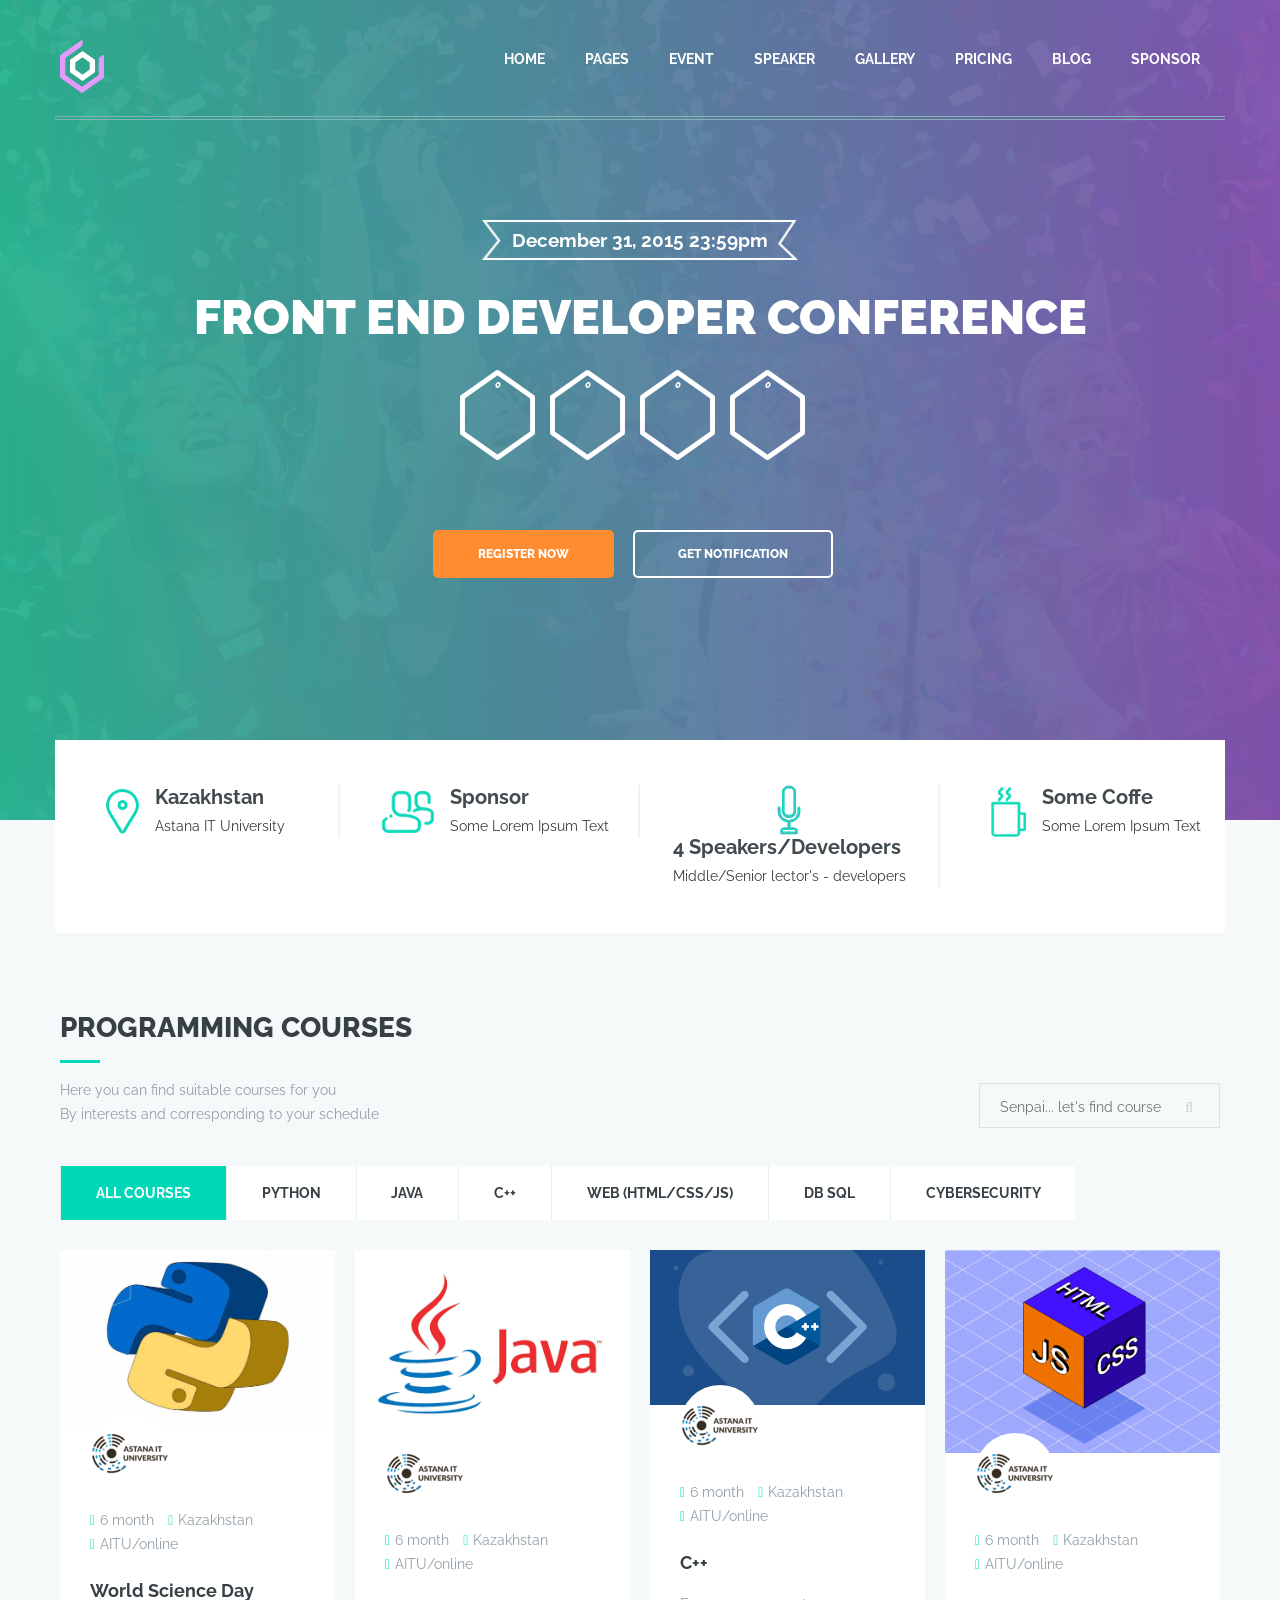
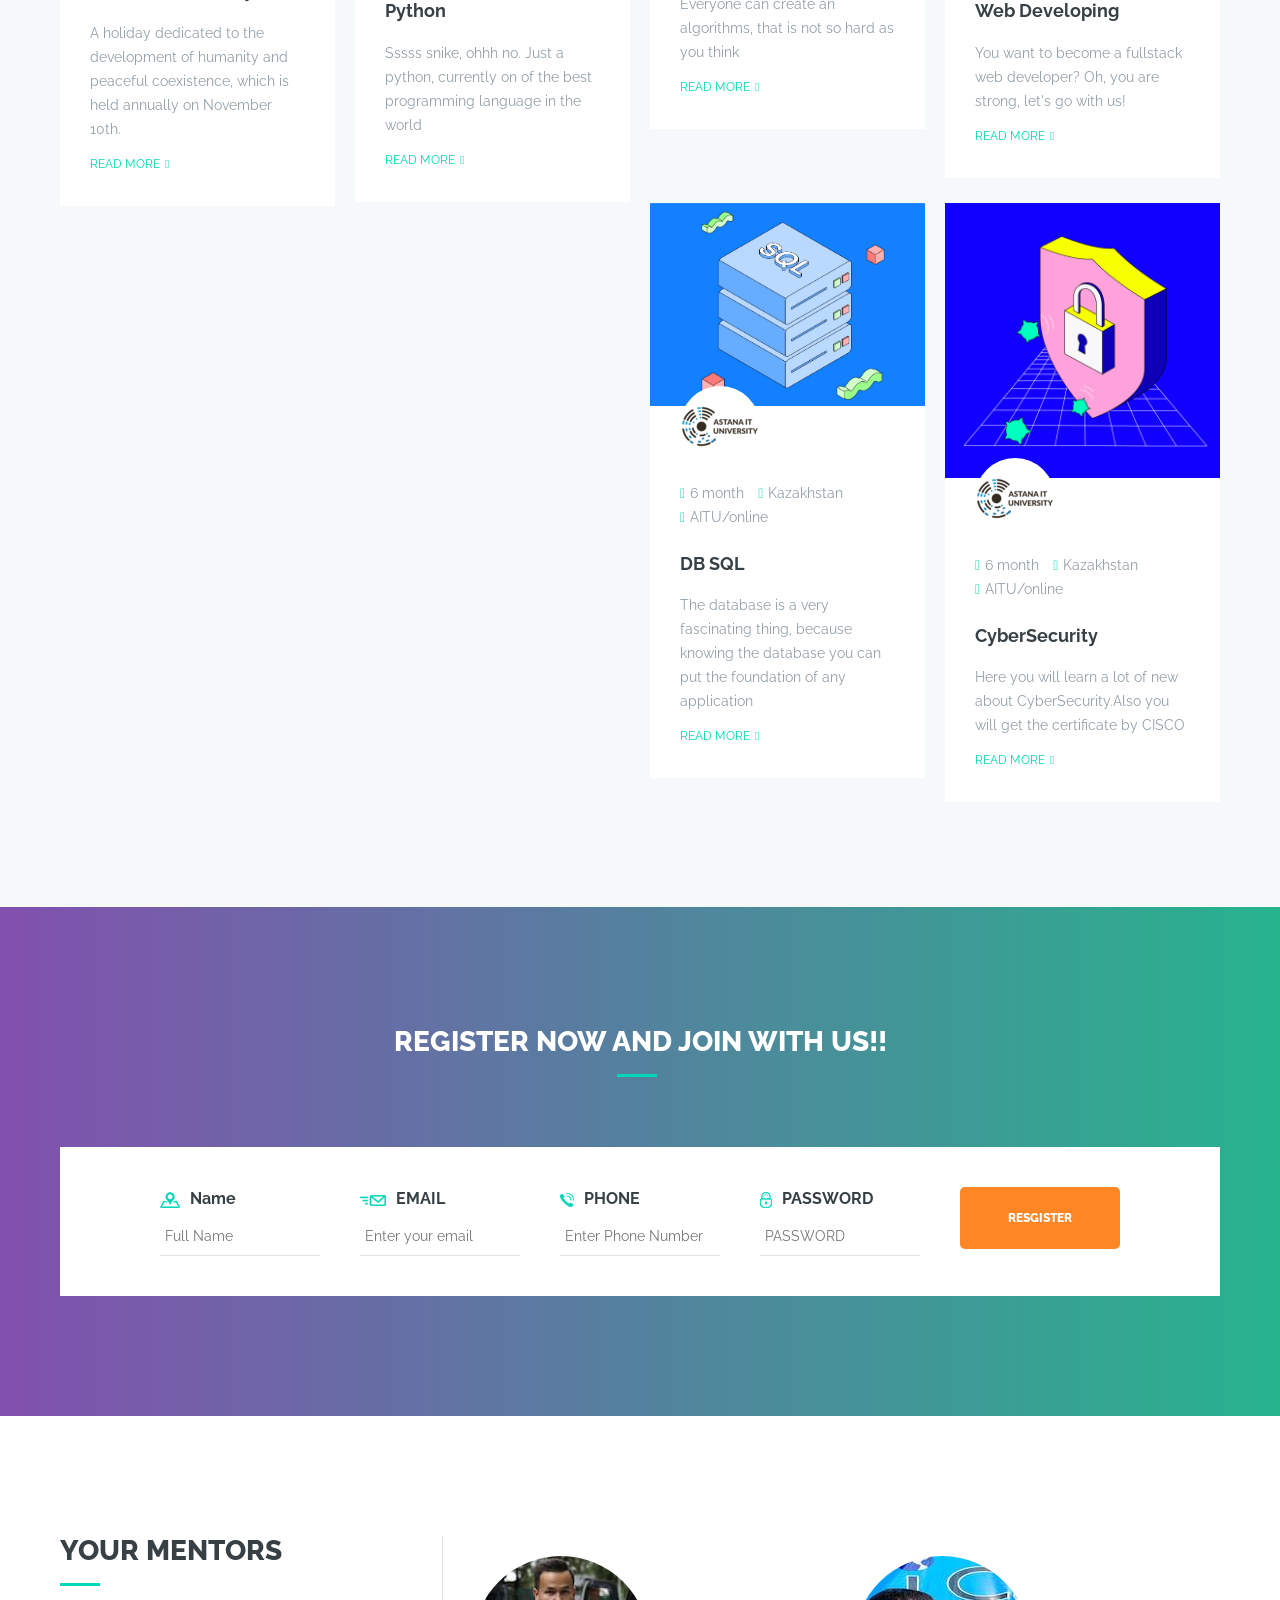
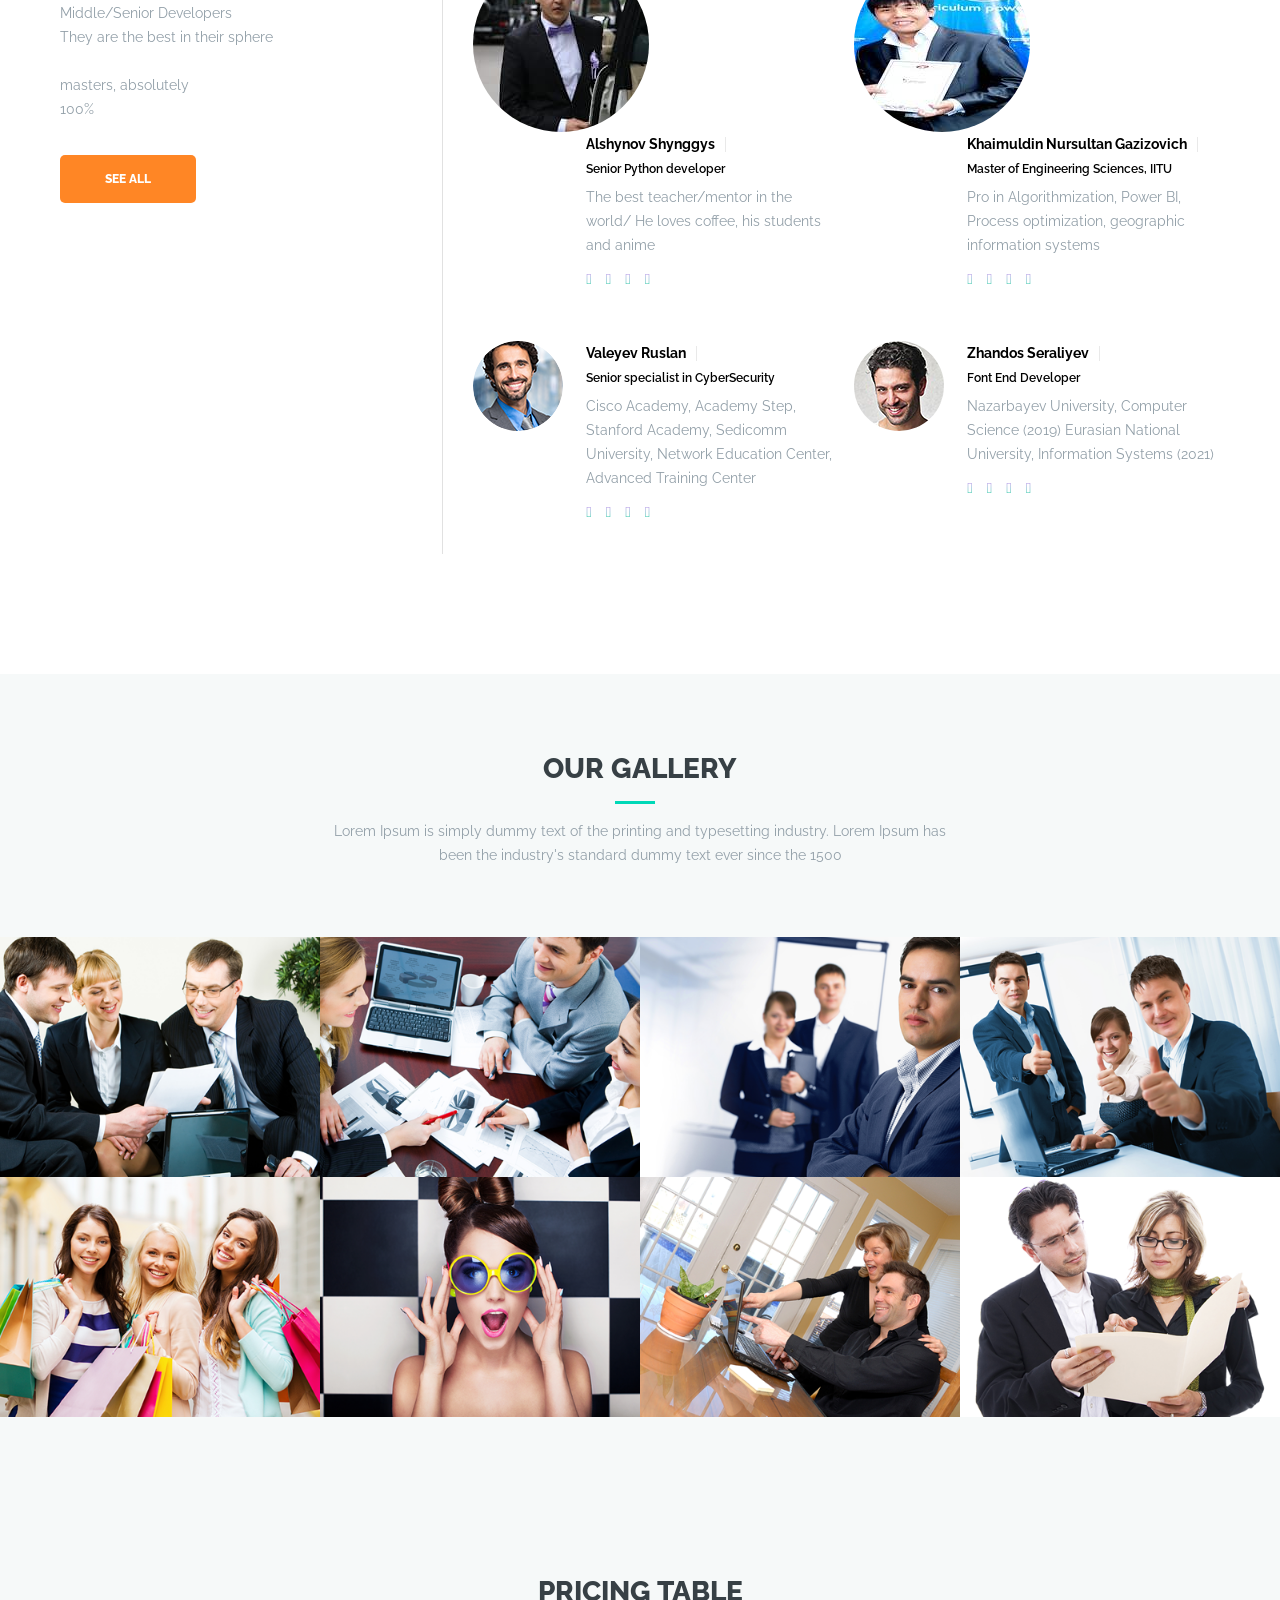
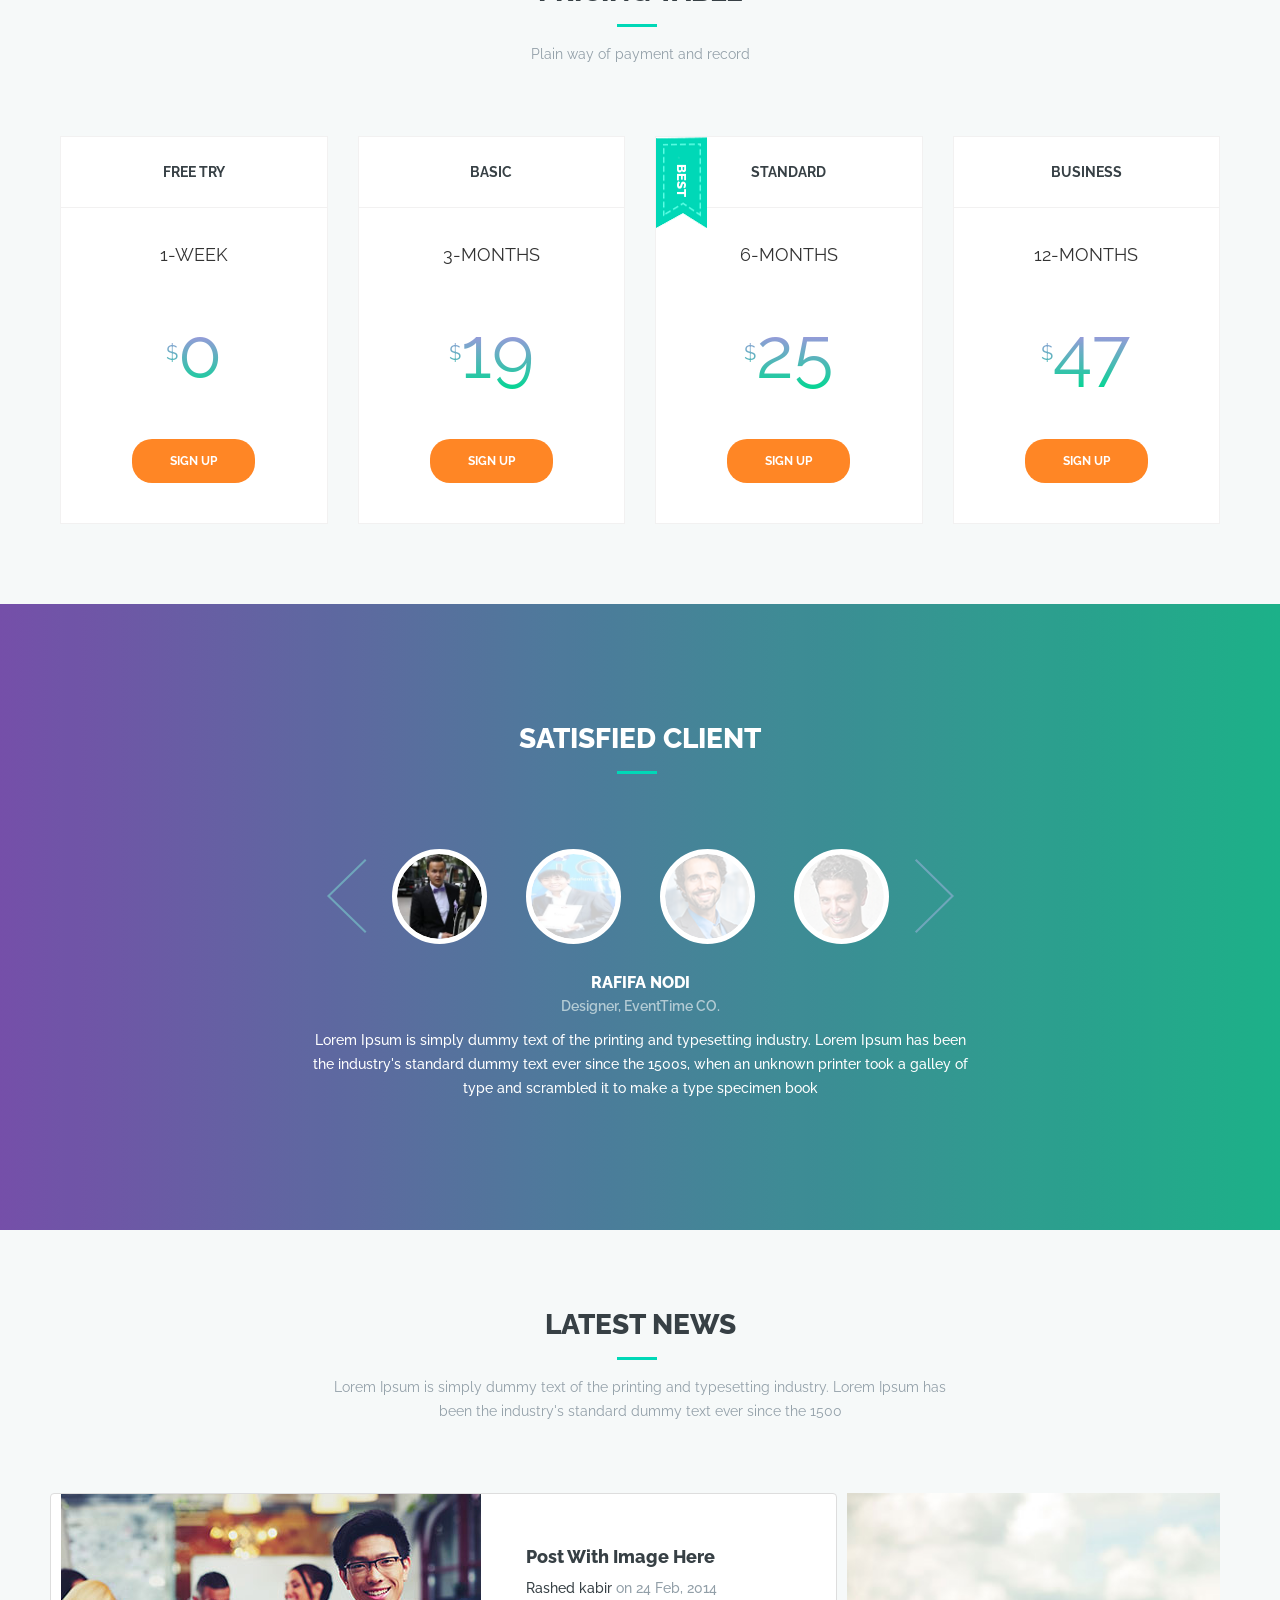
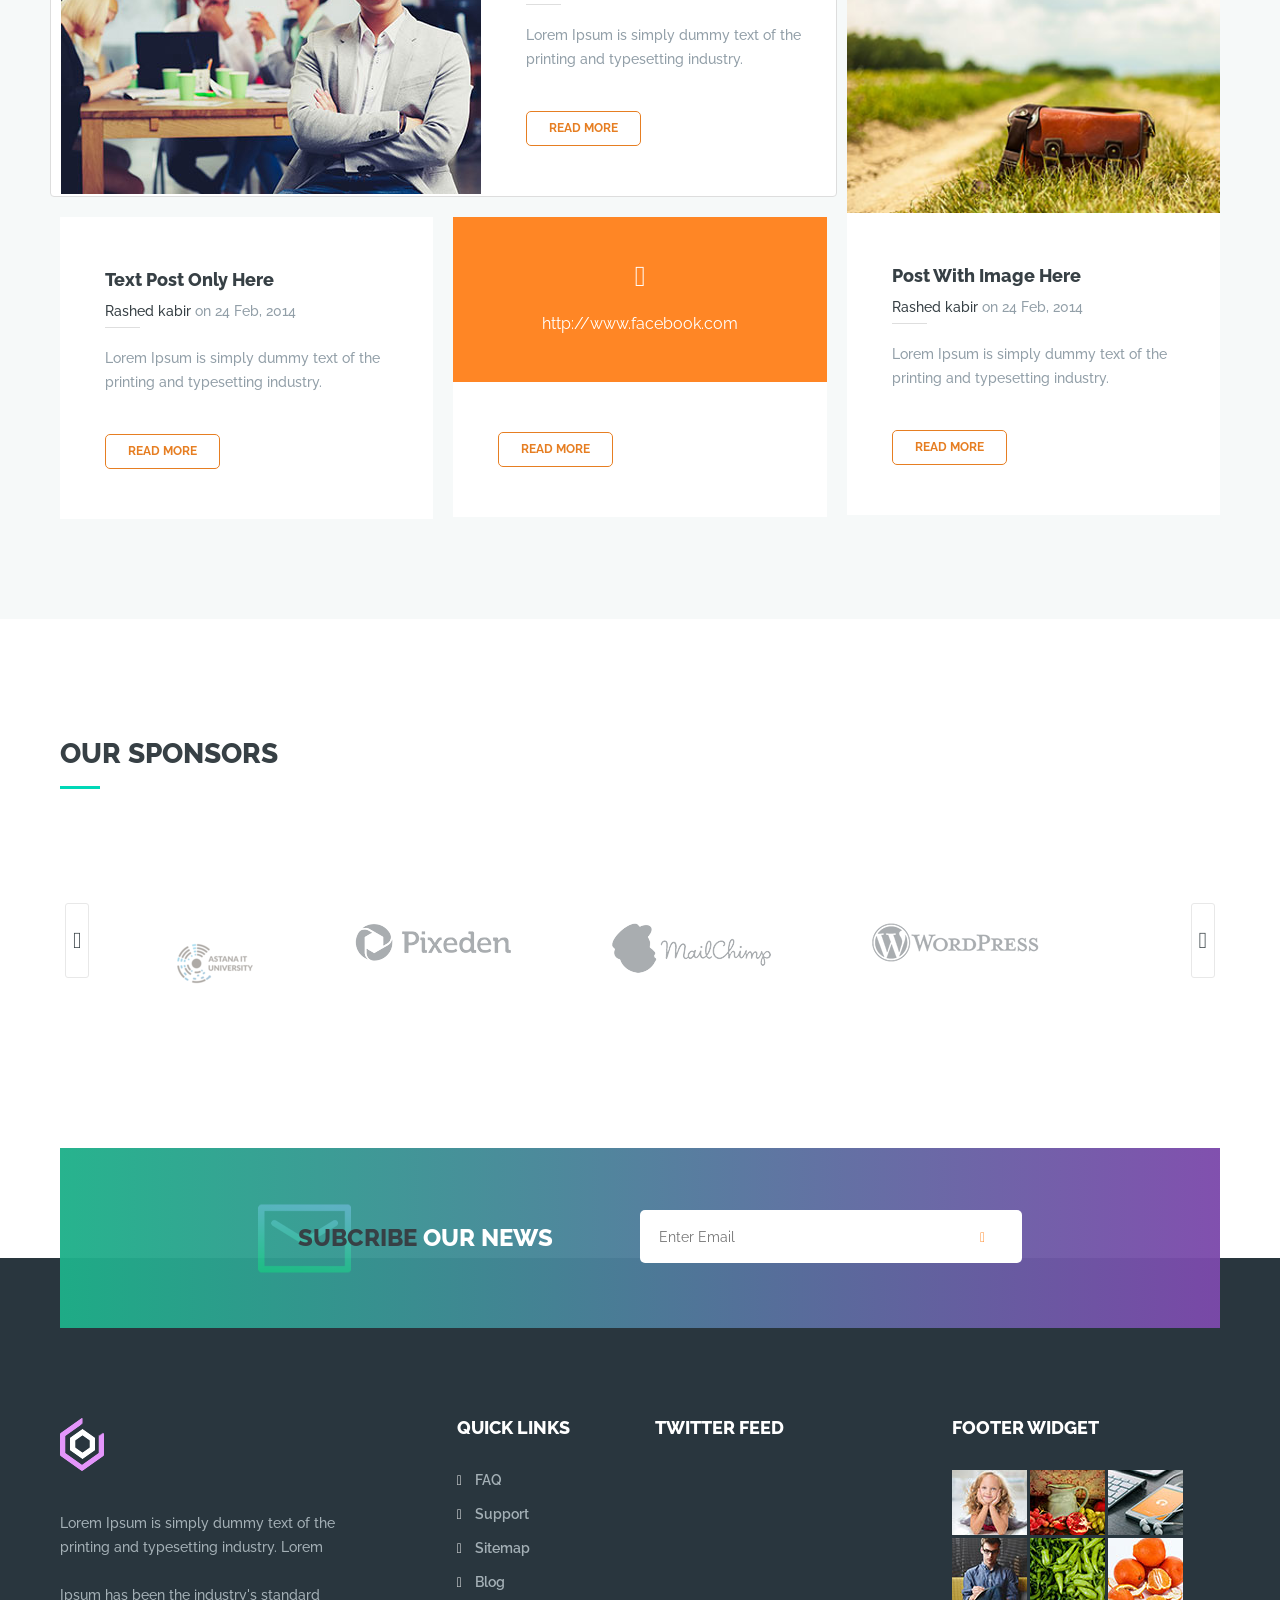
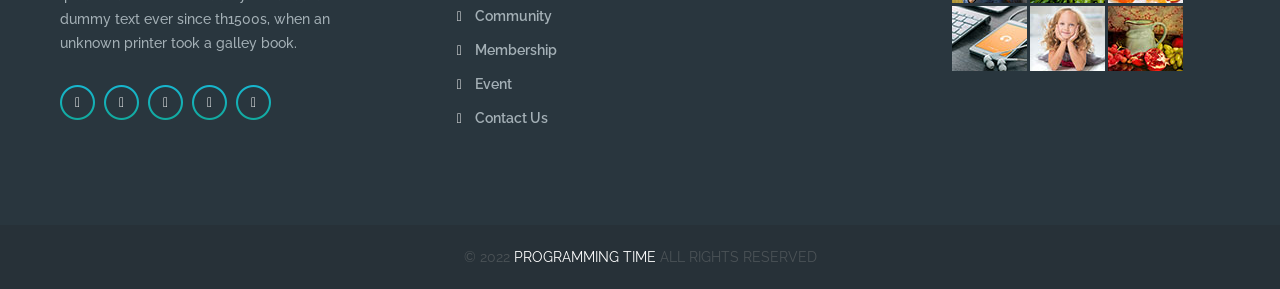
==== Final/event_time/index.html @ ad2735c8 "changes1" ====
<!DOCTYPE html>
<html lang="en">
<head>
	<meta charset="UTF-8">
	<title>Eduprog.kz</title>
	<link rel="icon" type="image/x-icon" href="img/resources/logo.png">
	<!-- Responsive Meta Tag -->
	<meta name="viewport" content="width=device-width, initial-scale=1">

	<!-- main stylesheet -->
	<link rel="stylesheet" href="css/style.css">
	<!-- responsive stylesheet -->
	<link rel="stylesheet" href="css/responsive.css">

</head>
<body>
	
	<!-- .preloader -->
	<div class="preloader"></div>
	<!-- /.preloader -->
	

	<!-- #header -->
	<header id="header">
		<div class="container">
			<div class="row">
				<!-- .logo -->
				<div class="col-lg-3 col-md-3 col-sm-6 col-xs-6 logo">
					<a href="index.html"><img src="img/resources/logo.png" alt="Logo Image"></a>
				</div>
				<!-- /.logo -->

				<!-- .mainmenu-container -->
				<nav class="col-lg-9 col-md-9 col-sm-6 col-xs-6 mainmenu-container">
					<button class="nav-toggler">Navigation <i class="fa fa-bars"></i></button>
					<ul class="mainmenu clearfix">
						<li class="nav-closer"><i class="fa fa-close"></i></li>
						<li class="current scrollToLink dropdown">
							<a href="index.html#banner">HOME</a>
							<ul class="submenu">
							</ul>
						</li>
						<li class="deadlink">
							<a href="#">Pages</a>
							<ul class="submenu">
								<li><a href="about-us.html">About Us</a></li>
								<li class="dropdown">
									<a href="services.html">Services</a>
									<ul class="submenu">
										<li class="deadlink"><a href="#">Third Level Menu</a></li>
									</ul>
								</li>
							</ul>
						</li>
						<li class="scrollToLink"><a href="#upcoming-event">EVENT</a></li>			
						<li class="scrollToLink"><a href="#event-speakers">SPEAKER</a></li>
						<li class="scrollToLink"><a href="#gallery">GALLERY</a></li>
						<li class="scrollToLink"><a href="#pricing-table">Pricing</a></li>
						<li class="scrollToLink dropdown">
							<a href="#blog">BLOG</a>
							<ul class="submenu">
								<li><a href="blog.html">Blog Archive</a></li>
								<li><a href="blog-single.html">Blog Single</a></li>
							</ul>
						</li>
						<li class="scrollToLink"><a href="#event-sponsor">SPONSOR</a></li>
					</ul>
				</nav>
				<!-- /.mainmenu-container -->

			</div>
		</div>
	</header>
	<!-- /#header -->

	<!-- #banner -->
	<section id="banner">
		<div class="banner-container">
			<div class="banner">
				<ul>

					<li 
						data-transition="fade" 
						data-slotamount="7" 
						class="slider-1 text-center gradient-overlay"
						data-thumb="img/background/banner-bg.jpg"
						data-title="EXPERTISE YOU CAN TRUST">
						<img 
							src="img/background/banner-bg.jpg" 
							data-bgposition="center center" 
							data-kenburns="on" 
							data-duration="20000" 
							data-ease="Linear.easeNone" 
							data-bgfit="100" 
							data-bgfitend="130" 
							data-bgpositionend="center center"
							alt="slider image">
						<div 
							class="caption sfb tp-resizeme text-center"
							data-x="0" 
							data-y="220" 
							data-speed="700" 
							data-start="1000"  
							data-easing="easeOutBack">

							<div class="date">
								December 31, 2015 23:59pm
							</div>
						</div>

						<div 
							class="caption sfb tp-resizeme"
							data-x="0" 
							data-y="290" 
							data-speed="700" 
							data-start="1500"  
							data-easing="easeOutBack">

							<h1>FRONT END DEVELOPER CONFERENCE</h1>
						</div>					
						<div 
							class="caption sfb tp-resizeme input-box"
							data-x="0" 
							data-y="370" 
							data-speed="700" 
							data-start="2200"  
							data-easing="easeOutBack">

							<ul class="count-down"></ul>
						</div>

						<ul 
							class="caption sfb tp-resizeme banner-buttons"
							data-x="0" 
							data-y="530" 
							data-speed="700" 
							data-start="2500"  
							data-easing="easeOutBack">

							<li class="scrollToLink"><a href="#register-now" class="colored hvr-bounce-to-right">Register Now</a></li>
							<li class="scrollToLink"><a href="#upcoming-event" class="bordered hvr-bounce-to-right">Get Notification</a></li>

						</ul>
					</li>
					<li 
						data-transition="fade" 
						data-slotamount="7" 
						class="slider-2 text-center gradient-overlay" 
						data-thumb="img/background/subscribe-section-bg.jpg"
						data-title="EXPERTISE YOU CAN TRUST">

						<img 
							src="img/background/subscribe-section-bg.jpg" 
							data-bgposition="center center" 
							data-kenburns="on" 
							data-duration="20000" 
							data-ease="Linear.easeNone" 
							data-bgfit="100" 
							data-bgfitend="130" 
							data-bgpositionend="center center"
							alt="slider image">

						<div 
							class="caption sfb tp-resizeme text-center"
							data-x="0" 
							data-y="300" 
							data-speed="700" 
							data-start="1000"  
							data-easing="easeOutBack">

							<h1>DONT MISS THE EVENT</h1>
						</div>

						<div 
							class="caption sfb tp-resizeme"
							data-x="0" 
							data-y="370" 
							data-speed="700" 
							data-start="1500"  
							data-easing="easeOutBack">

							<p>Lorem ipsum dolor sit amet, consectetur adipisicing elit. Molestiae, neque,  <br> nam? Sed at dolor, perferendis, quaerat, esse dignissimos praesentium unde dolore.</p>
						</div>
						<ul 
							class="caption sfb tp-resizeme banner-buttons"
							data-x="0" 
							data-y="450" 
							data-speed="700" 
							data-start="2500"  
							data-easing="easeOutBack">

							<li class="scrollToLink"><button type="submit" class="colored hvr-bounce-to-right">Register Now</button></li>
							<li class="scrollToLink"><a href="#upcoming-event" class="bordered hvr-bounce-to-right">Watch Video</a></li>

						</ul>
					</li>
					<li 
						data-transition="fade" 
						data-slotamount="7" 
						class="slider-3 text-center gradient-overlay" 
						data-thumb="img/background/register-bg.jpg"
						data-title="EXPERTISE YOU CAN TRUST">

						<img 
							src="img/background/register-bg.jpg" 
							data-bgposition="center center" 
							data-kenburns="on" 
							data-duration="20000" 
							data-ease="Linear.easeNone" 
							data-bgfit="100" 
							data-bgfitend="130" 
							data-bgpositionend="center center"
							alt="slider image">

						<div 
							class="caption sfb tp-resizeme text-center"
							data-x="0" 
							data-y="220" 
							data-speed="700" 
							data-start="1000"  
							data-easing="easeOutBack">

							<div class="date">
								10 November, 2022 09:00 am
							</div>
						</div>

						<div 
							class="caption sfb tp-resizeme"
							data-x="0" 
							data-y="290" 
							data-speed="700" 
							data-start="1500"  
							data-easing="easeOutBack">

							<h1>Enter into Programming conference</h1>
						</div>					
						<div 
							class="caption sfb tp-resizeme input-box"
							data-x="0" 
							data-y="370" 
							data-speed="700" 
							data-start="2200"  
							data-easing="easeOutBack">

							<ul>
								<li><span><input type="text" placeholder="Your Name"></span></li>
								<li><span><input type="text" placeholder="Your Email"></span></li>
								<li><span><input type="text" placeholder="Your Phone"></span></li>
							</ul>
						</div>

						<ul 
							class="caption sfb tp-resizeme banner-buttons"
							data-x="0" 
							data-y="450" 
							data-speed="700" 
							data-start="2500"  
							data-easing="easeOutBack">

							<li class="scrollToLink"><button type="submit" class="colored hvr-bounce-to-right">Register Now</button></li>
							<li class="scrollToLink"><a href="#upcoming-event" class="bordered hvr-bounce-to-right">Watch Video</a></li>

						</ul>
					</li>

				</ul>
			</div>
		</div>
	</section> <!-- /#banner -->

	<!-- #information-bar -->
	<section id="information-bar">
		<div class="container">
			<div class="row">
				<div class="col-lg-3 col-md-3 col-sm-3 col-xs-6">
					<ul>
						<li><span class="img-holder"><img src="img/icons/1.png" alt=""></span></li>
						<li><span><b>Kazakhstan</b> Astana IT University</span></li>
					</ul>
				</div>
				<div class="col-lg-3 col-md-3 col-sm-3 col-xs-6">
					<ul>
						<li><span class="img-holder"><img src="img/icons/2.png" alt=""></span></li>
						<li><span><b>Sponsor</b> Some Lorem Ipsum Text</span></li>
					</ul>
				</div>
				<div class="col-lg-3 col-md-3 col-sm-3 col-xs-6">
					<ul>
						<li><span class="img-holder"><img src="img/icons/3.png" alt=""></span></li>
						<li><span><b>4 Speakers/Developers</b> Middle/Senior lector's - developers</span></li>
					</ul>
				</div>
				<div class="col-lg-3 col-md-3 col-sm-3 col-xs-6">
					<ul>
						<li><span class="img-holder"><img src="img/icons/4.png" alt=""></span></li>
						<li><span><b>Some Coffe</b> Some Lorem Ipsum Text</span></li>
					</ul>
				</div>
			</div>
		</div>
	</section>
	<!-- /#information-bar -->

	<!-- #upcoming-event -->
	<section id="upcoming-event">
		<div class="container">
			<div class="row">
				<div class="col-lg-7 col-md-7 col-sm-7">
					<div class="section-title">
						<h1>Programming courses</h1>
						<p>Here you can find suitable courses for you <br> By interests and corresponding to your schedule </p>
					</div>
				</div>
				<div class="col-lg-5 col-md-5 col-sm-5">
					<form action="#" class="pull-right">
						<input type="text" placeholder="Senpai... let's find course"> <button type="submit"><i class="fa fa-search"></i></button>
					</form>
				</div>
			</div>
			<div class="row">
				<div class="col-lg-12">
					<div class="tab-title-wrap">
						<ul class="clearfix">
							<li class="filter active" data-filter="all"><span>All courses</span></li>
							<li class="filter" data-filter=".april-14"><span>Python</span></li>
							<li class="filter" data-filter=".april-22"><span>Java</span></li>
							<li class="filter" data-filter=".april-28"><span>C++</span></li>
							<li class="filter" data-filter=".may-10"><span>WEB (html/css/js)</span></li>
							<li class="filter" data-filter=".may-15"><span>DB SQL</span></li>
							<li class="filter" data-filter=".may-22"><span>CyberSecurity</span></li>
						</ul>
					</div>
					<div class="tab-content-wrap row">
						<div class="col-lg-3 col-md-4 col-sm-6 mix april-14 april-22 hvr-float-shadow wow fadeIn">
							<div class="img-holder"><img src="img/upcoming-event/1.jpg" alt=""></div>
							<div class="content-wrap">
								<img src="img/upcoming-event/author.png" alt="" class="author-img">
								<div class="meta">
									<ul>
                                        <li><span><i class="fa fa-clock-o"></i>6 month</span></li>
										<li><span><i class="fa fa-map-marker"></i>Kazakhstan</span></li>
										<li><span><i class="fa fa-map-marker"></i>AITU/online</span></li>
									</ul>
								</div>
								<h3>World Science Day</h3>
								<p>A holiday dedicated to the development of humanity and peaceful coexistence, which is held annually on November 10th.</p>
								<a class="read-more" href="#">read more<i class="fa fa-angle-right"></i></a>
							</div>
						</div>
						<div class="col-lg-3 col-md-4 col-sm-6 mix april-28 april-14 hvr-float-shadow wow fadeIn" data-wow-delay=".3s">
							<div class="img-holder"><img src="img/upcoming-event/2.jpg" alt=""></div>
							<div class="content-wrap">
								<img src="img/upcoming-event/author.png" alt="" class="author-img">
								<div class="meta">
									<ul>
                                        <li><span><i class="fa fa-clock-o"></i>6 month</span></li>
										<li><span><i class="fa fa-map-marker"></i>Kazakhstan</span></li>
										<li><span><i class="fa fa-map-marker"></i>AITU/online</span></li>
									</ul>
								</div>
								<h3>Python</h3>
								<p> Sssss snike, ohhh no. Just a python, currently on of the best programming language in the world </p>
								<a class="read-more" href="#">read more<i class="fa fa-angle-right"></i></a>
							</div>
						</div>
						<div class="col-lg-3 col-md-4 col-sm-6 mix may-10 may-22 hvr-float-shadow wow fadeIn" data-wow-delay=".6s">
							<div class="img-holder"><img src="img/upcoming-event/3.jpg" alt=""></div>
							<div class="content-wrap">
								<img src="img/upcoming-event/author.png" alt="" class="author-img">
								<div class="meta">
									<ul>
                                        <li><span><i class="fa fa-clock-o"></i>6 month</span></li>
										<li><span><i class="fa fa-map-marker"></i>Kazakhstan</span></li>
										<li><span><i class="fa fa-map-marker"></i>AITU/online</span></li>
									</ul>
								</div>
								<h3>С++ </h3>
								<p>Everyone can create an algorithms, that is not so hard as you think</p>
								<a class="read-more" href="#">read more<i class="fa fa-angle-right"></i></a>
							</div>
						</div>
						<div class="col-lg-3 col-md-4 col-sm-6 mix may-15 may-23 hvr-float-shadow wow fadeIn" data-wow-delay=".9s">
							<div class="img-holder"><img src="img/upcoming-event/4.jpg" alt=""></div>
							<div class="content-wrap">
								<img src="img/upcoming-event/author.png" alt="" class="author-img">
								<div class="meta">
									<ul>
                                        <li><span><i class="fa fa-clock-o"></i>6 month</span></li>
										<li><span><i class="fa fa-map-marker"></i>Kazakhstan</span></li>
										<li><span><i class="fa fa-map-marker"></i>AITU/online</span></li>
									</ul>
								</div>
								<h3>Web Developing</h3>
								<p>You want to become a fullstack web developer? Oh, you are strong, let's go with us!</p>
								<a class="read-more" href="#">read more<i class="fa fa-angle-right"></i></a>
							</div>
						</div>
						<div class="col-lg-3 col-md-4 col-sm-6 mix may-22 hvr-float-shadow">
							<div class="img-holder"><img src="img/upcoming-event/5.jpg" alt=""></div>
							<div class="content-wrap">
								<img src="img/upcoming-event/author.png" alt="" class="author-img">
								<div class="meta">
									<ul>
                                        <li><span><i class="fa fa-clock-o"></i>6 month</span></li>
										<li><span><i class="fa fa-map-marker"></i>Kazakhstan</span></li>
										<li><span><i class="fa fa-map-marker"></i>AITU/online</span></li>
									</ul>
								</div>
								<h3>DB SQL</h3>
								<p>The database is a very fascinating thing, because knowing the database you can put the foundation of any application</p>
								<a class="read-more" href="#">read more<i class="fa fa-angle-right"></i></a>
							</div>
						</div>
						<div class="col-lg-3 col-md-4 col-sm-6 mix may-23 hvr-float-shadow ">
							<div class="img-holder"><img src="img/upcoming-event/6.jpg" alt=""></div>
							<div class="content-wrap">
								<img src="img/upcoming-event/author.png" alt="" class="author-img">
								<div class="meta">
									<ul>
                                        <li><span><i class="fa fa-clock-o"></i>6 month</span></li>
										<li><span><i class="fa fa-map-marker"></i>Kazakhstan</span></li>
										<li><span><i class="fa fa-map-marker"></i>AITU/online</span></li>
									</ul>
								</div>
								<h3>CyberSecurity</h3>
								<p>Here you will learn a lot of new about CyberSecurity.Also you will get the certificate by CISCO</p>
								<a class="read-more" href="#">read more<i class="fa fa-angle-right"></i></a>
							</div>
						</div>
					</div>
				</div>
			</div>
		</div>
	</section>
	<!-- /#upcoming-event -->

	<!-- #register-now -->
	<section id="register-now" class="gradient-overlay">
		<div class="container">
			<div class="row">
				<div class="col-lg-12">
					<div class="section-title text-center">
						<h1>REGISTER NOW AND JOIN WITH US!!</h1>
					</div>
				</div>
			</div>

			<div class="row" method="GET" >
				<div class="col-lg-12">
					<ul class="clearfix">
						<li>
							<div class="input-wrap">
								<label><img src="img/icons/name.png" alt="">Name</label>
								<input type="text" placeholder="Full Name">
							</div>
						</li>
						<li>
							<div class="input-wrap">
								<label><img src="img/icons/email.png" alt="">EMAIL</label>
								<input type="email" placeholder="Enter your email">
							</div>
						</li>
						<li>
							<div class="input-wrap">
								<label><img src="img/icons/phone.png" alt="">PHONE</label>
								<input type="phone" placeholder="Enter Phone Number">
							</div>
						</li>
						<li>
							<div class="input-wrap">
								<label><img src="img/icons/password.png" alt="">PASSWORD</label>
								<input type="password" placeholder="PASSWORD">
							</div>
						</li>
						<li>
							<div class="input-wrap">
								<button type="submit" class="hvr-bounce-to-right">RESGISTER</button>
							</div>
						</li>
					</ul>
				</div>
			</div>
		</div>
	</section>
	<!-- /#register-now -->

	<!-- #event-speakers -->
	<section id="event-speakers" class="style-two">
		<div class="container">
			<div class="row">
				<div class="col-lg-4">
					<div class="section-title text-left">
						<h1>YOUR MENTORS</h1>
						<p>Middle/Senior Developers <br> They are the best in their sphere <br> <br> masters, absolutely <br>100%</p>
						<br>
						<a href="#" class="show-more hvr-bournce-to-right">SEE ALL</a>
					</div>
				</div>
				<div class="col-lg-8">
					<div class="single-speakers clearfix">
						<img src="img/testimonials/1.png" alt="" class="wow fadeIn">
						<div class="info">
							<ul class="speaker-meta">
								<li><span>Alshynov Shynggys</span></li>
								<li><span class="position">Senior Python developer</span></li>
							</ul>
							<p>The best teacher/mentor in the world/ He loves coffee, his students and anime</p>
							<ul class="social">
								<li><a href="#"><i class="fa fa-facebook"></i></a></li>
								<li><a href="#"><i class="fa fa-twitter"></i></a></li>
								<li><a href="#"><i class="fa fa-pinterest"></i></a></li>
								<li><a href="#"><i class="fa fa-linkedin"></i></a></li>
							</ul>
						</div>
					</div>
					<div class="single-speakers clearfix">
						<img src="img/testimonials/2.png" alt="" class="wow fadeIn" data-wow-delay=".3s">
						<div class="info">
							<ul class="speaker-meta">
								<li><span>Khaimuldin Nursultan Gazizovich </span></li>
								<li><span class="position">Master of Engineering Sciences, IITU </span></li>
							</ul>
							<p>Pro in Algorithmization, Power BI, Process optimization, geographic information systems</p>
							<ul class="social">
								<li><a href="#"><i class="fa fa-facebook"></i></a></li>
								<li><a href="#"><i class="fa fa-twitter"></i></a></li>
								<li><a href="#"><i class="fa fa-pinterest"></i></a></li>
								<li><a href="#"><i class="fa fa-linkedin"></i></a></li>
							</ul>
						</div>
					</div>
					<div class="single-speakers clearfix">
						<img src="img/testimonials/3.png" alt="" class="wow fadeIn" data-wow-delay=".6s">
						<div class="info">
							<ul class="speaker-meta">
								<li><span>Valeyev Ruslan</span></li>
								<li><span class="position">Senior specialist in CyberSecurity</span></li>
							</ul>
							<p> Cisco Academy, Academy Step, Stanford Academy, Sedicomm University, Network Education Center, Advanced Training Center</p>
							<ul class="social">
								<li><a href="#"><i class="fa fa-facebook"></i></a></li>
								<li><a href="#"><i class="fa fa-twitter"></i></a></li>
								<li><a href="#"><i class="fa fa-pinterest"></i></a></li>
								<li><a href="#"><i class="fa fa-linkedin"></i></a></li>
							</ul>
						</div>
					</div>
					<div class="single-speakers clearfix">
						<img src="img/testimonials/4.png" alt="" class="wow fadeIn" data-wow-delay=".9s">
						<div class="info">
							<ul class="speaker-meta">
								<li><span>Zhandos Seraliyev</span></li>
								<li><span class="position">Font End Developer</span></li>
							</ul>
							<p>Nazarbayev University, Computer Science (2019) Eurasian National University, Information Systems (2021)</p>
							<ul class="social">
								<li><a href="#"><i class="fa fa-facebook"></i></a></li>
								<li><a href="#"><i class="fa fa-twitter"></i></a></li>
								<li><a href="#"><i class="fa fa-pinterest"></i></a></li>
								<li><a href="#"><i class="fa fa-linkedin"></i></a></li>
							</ul>
						</div>
					</div>
				</div>
			</div>
		</div>
	</section>
	<!-- /#event-speakers -->

	<!-- #gallery -->
	<section id="gallery" class="style-two">
		<div class="container-fluid">
			<div class="row">
				<div class="col-lg-12">
					<div class="section-title text-center">
						<h1>Our Gallery</h1>
						<p>Lorem Ipsum is simply dummy text of the printing and typesetting industry. Lorem Ipsum has <br> been the industry's standard dummy text ever since the 1500</p>
					</div>
				</div>
			</div>
			<div class="row gallery-image">
				<a class="fancybox" href="img/gallery/1.png"><div class="col-lg-3 col-md-4 col-sm-6">
					<img src="img/gallery/1.png" alt="">
				</div></a>
				<a class="fancybox" href="img/gallery/2.png"><div class="col-lg-3 col-md-4 col-sm-6">
					<img src="img/gallery/2.png" alt="">
				</div></a>
				<a class="fancybox" href="img/gallery/3.png"><div class="col-lg-3 col-md-4 col-sm-6">
					<img src="img/gallery/3.png" alt="">
				</div></a>
				<a class="fancybox" href="img/gallery/4.png"><div class="col-lg-3 col-md-4 col-sm-6">
					<img src="img/gallery/4.png" alt="">
				</div></a>
				<a class="fancybox" href="img/gallery/5.png"><div class="col-lg-3 col-md-4 col-sm-6">
					<img src="img/gallery/5.png" alt="">
				</div></a>
				<a class="fancybox" href="img/gallery/6.png"><div class="col-lg-3 col-md-4 col-sm-6">
					<img src="img/gallery/6.png" alt="">
				</div></a>
				<a class="fancybox" href="img/gallery/7.png"><div class="col-lg-3 col-md-4 col-sm-6">
					<img src="img/gallery/7.png" alt="">
				</div></a>
				<a class="fancybox" href="img/gallery/8.png"><div class="col-lg-3 col-md-4 col-sm-6">
					<img src="img/gallery/8.png" alt="">
				</div></a>
			</div>
		</div>
	</section>
	<!-- /#gallery -->


	<!-- #pricing-table -->
	<section id="pricing-table">
		<div class="container">
			<div class="row">
				<div class="col-lg-12">
					<div class="section-title text-center">
						<h1>PRICING TABLE</h1>
						<p>Plain way of payment and record</p>
					</div>
				</div>
			</div>
			<div class="row price-table-row">
				<div class="col-lg-3 col-md-4 col-sm-6 wow zoomIn">
					<!-- .single-price-box -->
					<div class="single-price-box">
						<div class="title">
							<span>free try</span>
						</div>
						<div class="content">
							<span class="time">1-week</span>
							<span class="price"><span class="currency">$</span>0</span>
							<a href="#" class="sign-up hvr-bounce-to-right">sign up</a>
						</div>
					</div>
					<!-- /.single-price-box -->
				</div>
				<div class="col-lg-3 col-md-4 col-sm-6 wow zoomIn" data-wow-delay=".5s">
					<!-- .single-price-box -->
					<div class="single-price-box">
						<div class="title">
							<span>basic</span>
						</div>
						<div class="content">
							<span class="time">3-months</span>
							<span class="price"><span class="currency">$</span>19</span>
							<a href="#" class="sign-up hvr-bounce-to-right">sign up</a>
						</div>
					</div>
					<!-- /.single-price-box -->
				</div>
				<div class="col-lg-3 col-md-4 col-sm-6 wow zoomIn" data-wow-delay="1s">
					<!-- .single-price-box -->
					<div class="single-price-box">
						<div class="title">
							<span>STANDARD</span>
						</div>
						<div class="content">
							<span class="time">6-months</span>
							<span class="price"><span class="currency">$</span>25</span>
							<a href="#" class="sign-up hvr-bounce-to-right">sign up</a>
						</div>
						<div class="bagage">
							best
						</div>
					</div>
					<!-- /.single-price-box -->
				</div>
				<div class="col-lg-3 col-md-4 col-sm-6 col-lg-offset-0 col-md-offset-4 wow zoomIn" data-wow-delay="1.5s">
					<!-- .single-price-box -->
					<div class="single-price-box">
						<div class="title">
							<span>business</span>
						</div>
						<div class="content">
							<span class="time">12-months</span>
							<span class="price"><span class="currency">$</span>47</span>
							<a href="#" class="sign-up hvr-bounce-to-right">sign up</a>
						</div>
					</div>
					<!-- /.single-price-box -->
				</div>
			</div>
		</div>
	</section>
	<!-- /#pricing-table -->

	
	<!-- #testimonials -->
	<section id="testimonials" class="gradient-overlay">
		<div class="container">
			<div class="row">
				<div class="col-lg-12">
					<div class="section-title text-center">
						<h1>satisfied client</h1>
					</div>
				</div>
			</div>

			<div class="row">
				<div class="col-lg-12">
					<div class="testimonial custom-pager text-center">
						<ul>
							<li class="prev"><img src="img/testimonials/arrow-left.png" alt=""></li>
							<li class="next"><img src="img/testimonials/arrow-right.png" alt=""></li>
							<li class="active" data-slide-index="0"><span><img src="img/testimonials/1.png" alt=""></span></li>
							<li data-slide-index="1"><span><img src="img/testimonials/2.png" alt=""></span></li>
							<li data-slide-index="2"><span><img src="img/testimonials/3.png" alt=""></span></li>
							<li data-slide-index="3"><span><img src="img/testimonials/4.png" alt=""></span></li>
						</ul>
					</div>
				</div>
			</div>

			<div class="row">
				<div class="col-lg-12 text-center">
					<ul class="testimonial-slide">
						<li class="slide">
							<h3>Rafifa Nodi</h3>
							<span>Designer, EventTime CO.</span>
							
							<p>Lorem Ipsum is simply dummy text of the printing and typesetting industry. Lorem Ipsum has been <br> the industry's standard dummy text ever since the 1500s, when an unknown printer took a galley of <br> type and scrambled it to make a type specimen book</p>

						</li>
						<li class="slide">
							<h3>Masum Rana</h3>
							<span>Designer, EventTime CO.</span>
							
							<p>Lorem Ipsum is simply dummy text of the printing and typesetting industry. Lorem Ipsum has been <br> the industry's standard dummy text ever since the 1500s, when an unknown printer took a galley of <br> type and scrambled it to make a type specimen book</p>

						</li>
						<li class="slide">
							<h3>Rashed Kabir</h3>
							<span>Designer, EventTime CO.</span>
							
							<p>Lorem Ipsum is simply dummy text of the printing and typesetting industry. Lorem Ipsum has been <br> the industry's standard dummy text ever since the 1500s, when an unknown printer took a galley of <br> type and scrambled it to make a type specimen book</p>

						</li>
						<li class="slide">
							<h3>Muhibbur Rashid</h3>
							<span>CEO, EventTime CO.</span>
							
							<p>Lorem Ipsum is simply dummy text of the printing and typesetting industry. Lorem Ipsum has been <br> the industry's standard dummy text ever since the 1500s, when an unknown printer took a galley of <br> type and scrambled it to make a type specimen book</p>

						</li>
					</ul>
				</div>
			</div>

		</div>
	</section>
	<!-- /#testimonials -->

	<!-- #blog -->
	<section id="blog">
		<div class="container">
			<div class="row">
				<div class="col-lg-12">
					<div class="section-title text-center">
						<h1>LATEST NEWS</h1>
						<p>Lorem Ipsum is simply dummy text of the printing and typesetting industry. Lorem Ipsum has <br> been the industry's standard dummy text ever since the 1500</p>
					</div>
				</div>
			</div>
			<div class="row blog-post-container">
				<div class="col-lg-8 col-md-8 col-sm-12">
					<div class="row">
						<!-- .single-post -->
						<div class="single-post thumbnail col-lg-12 col-md-12 col-sm-12 wow fadeIn">
							<div class="img-holder pull-left">
								<img src="img/blog/1.jpg" alt="">
							</div>
							<div class="content pull-left">
								<h3>Post with Image Here</h3>
								<p class="meta"><a href="#">Rashed kabir</a> on 24  Feb, 2014</p>
								<p>Lorem Ipsum is simply dummy text of the <br> printing and typesetting industry.</p>
								<a href="#" class="read-more hvr-bounce-to-right">read more</a>
							</div>
						</div>
						<!-- /.single-post -->
						<!-- .single-post -->
						<div class="single-post col-lg-6 col-md-6 col-sm-6 wow fadeIn" data-wow-delay=".3s">
							<div class="content">
								<h3>Text Post Only Here</h3>
								<p class="meta"><a href="#">Rashed kabir</a> on 24  Feb, 2014</p>
								<p>Lorem Ipsum is simply dummy text of the <br> printing and typesetting industry.</p>
								<a href="#" class="read-more hvr-bounce-to-right">read more</a>
							</div>
						</div>
						<!-- /.single-post -->
						<!-- .single-post -->
						<div class="single-post col-lg-6 col-md-6 col-sm-6 link-post  wow fadeIn" data-wow-delay=".3s">
							<div class="link-holder text-center">
								<i class="fa fa-link"></i>
								<p>http://www.facebook.com</p>
							</div>
							<div class="content ">
								<a href="#" class="read-more hvr-bounce-to-right">read more</a>
							</div>
						</div>
						<!-- /.single-post -->
					</div>
				</div>
				<div class="col-lg-4 col-md-4 col-sm-6 col-lg-push-0 col-md-push-0 col-sm-push-3">
					<!-- .single-post -->
					<div class="single-post wow fadeIn">
						<div class="img-holder">
							<img src="img/blog/2.jpg" alt="">
						</div>
						<div class="content">
							<h3>Post with Image Here</h3>
							<p class="meta"><a href="#">Rashed kabir</a> on 24  Feb, 2014</p>
							<p>Lorem Ipsum is simply dummy text of the <br> printing and typesetting industry.</p>
							<a href="#" class="read-more hvr-bounce-to-right">read more</a>
						</div>
					</div>
					<!-- /.single-post -->
				</div>
			</div>
		</div>
	</section>
	<!-- /#blog -->

	<!-- #event-sponsor -->
	<section id="event-sponsor">
		<div class="container">
			<div class="row">
				<div class="col-lg-12">
					<div class="section-title">
						<h1>OUR SPONSORS</h1>
						<p> <br> </p>
					</div>
				</div>
			</div>
			<div class="row sponsor-logo-row">
				<div class="col-lg-12">
					<ul class="sponsor-logo">
						<li>
							<div class="item"><img src="img/sponsor-logo/1.png" alt=""></div>
						</li>
						<li>
							<div class="item"><img src="img/sponsor-logo/2.png" alt=""></div>
						</li>
						<li>
							<div class="item"><img src="img/sponsor-logo/3.png" alt=""></div>
						</li>
						<li>
							<div class="item"><img src="img/sponsor-logo/4.png" alt=""></div>
						</li>
					</ul>
				</div>
			</div>
		</div>
	</section>
	<!-- /#event-sponsor -->


	<!-- #subscribe-newsletter -->
	<section id="subscribe-newsletter">
		<div class="container">
			<div class="gradient-overlay">
				<div class="row">
					<div class="col-lg-8 col-md-8 col-sm-10 col-lg-offset-2 col-md-offset-2 col-sm-offset-1">
						<div class="text-box col-lg-6 col-md-6 col-sm-6">
							<span>Subcribe </span>Our News
						</div>
						<div class="input-box col-lg-6 col-md-6 col-sm-6">
							<form action="#">
								<input type="text" placeholder="Enter Email">
								<button type="submit"><i class="fa fa-paper-plane"></i></button>
							</form>
						</div>
					</div>
				</div>
			</div>
		</div>
	</section>
	<!-- /#subscribe-newsletter -->

	<!-- footer -->
	<footer>
		<div class="container">
			<div class="row">
				<!-- .footer-widget -->
				<div class="col-lg-4 col-md-4 col-sm-6 footer-widget about-widget" >
					<img src="img/resources/logo.png" alt="Footer Logo">
					<p>Lorem Ipsum is simply dummy text of the <br> printing and typesetting industry. Lorem <br> <br> Ipsum has been the industry's standard <br> dummy text ever since th1500s, when an <br> unknown printer took a galley book.</p>
					<div class="social-icons">
						<a href="#"><i class="fa fa-facebook"></i></a>
						<a href="#"><i class="fa fa-twitter"></i></a>
						<a href="#"><i class="fa fa-google-plus"></i></a>
						<a href="#"><i class="fa fa-linkedin"></i></a>
						<a href="#"><i class="fa fa-pinterest"></i></a>
					</div>
				</div>
				<!-- /.footer-widget -->

				<!-- .footer-widget -->
				<div class="col-lg-2 col-md-2 col-sm-6 footer-widget menu-widget">
					<h3>QUICK LINKS</h3>
					<ul>
						<li><a href="#"><i class="fa fa-angle-right"></i> FAQ</a></li>
						<li><a href="#"><i class="fa fa-angle-right"></i> Support</a></li>
						<li><a href="#"><i class="fa fa-angle-right"></i> Sitemap</a></li>
						<li><a href="#"><i class="fa fa-angle-right"></i> Blog</a></li>
						<li><a href="#"><i class="fa fa-angle-right"></i> Community</a></li>
						<li><a href="#"><i class="fa fa-angle-right"></i> Membership</a></li>
						<li><a href="#"><i class="fa fa-angle-right"></i> Event</a></li>
						<li><a href="#"><i class="fa fa-angle-right"></i> Contact Us</a></li>
					</ul>
				</div>
				<!-- /.footer-widget -->

				<!-- .footer-widget -->
				<div class="col-lg-3 col-md-3 col-sm-6 footer-widget twitter-feed " >
					<h3>Twitter Feed</h3>
					<div class="twitter"></div>
				</div>
				<!-- /.footer-widget -->

				<!-- .footer-widget -->
				<div class="col-lg-3 col-md-3 col-sm-6 footer-widget" >
					<h3>Footer Widget</h3>
					<ul class="photo-gallery">
						<li><a class="fancybox" href="img/footer-widget/photo-gallery/main/1.jpg"><img src="img/footer-widget/photo-gallery/1.jpg" alt=""></a></li>
						<li><a class="fancybox" href="img/footer-widget/photo-gallery/main/2.jpg"><img src="img/footer-widget/photo-gallery/2.jpg" alt=""></a></li>
						<li><a class="fancybox" href="img/footer-widget/photo-gallery/main/3.jpg"><img src="img/footer-widget/photo-gallery/3.jpg" alt=""></a></li>
						<li><a class="fancybox" href="img/footer-widget/photo-gallery/main/4.jpg"><img src="img/footer-widget/photo-gallery/4.jpg" alt=""></a></li>
						<li><a class="fancybox" href="img/footer-widget/photo-gallery/main/5.jpg"><img src="img/footer-widget/photo-gallery/5.jpg" alt=""></a></li>
						<li><a class="fancybox" href="img/footer-widget/photo-gallery/main/6.jpg"><img src="img/footer-widget/photo-gallery/6.jpg" alt=""></a></li>
						<li><a class="fancybox" href="img/footer-widget/photo-gallery/main/3.jpg"><img src="img/footer-widget/photo-gallery/3.jpg" alt=""></a></li>
						<li><a class="fancybox" href="img/footer-widget/photo-gallery/main/1.jpg"><img src="img/footer-widget/photo-gallery/1.jpg" alt=""></a></li>
						<li><a class="fancybox" href="img/footer-widget/photo-gallery/main/2.jpg"><img src="img/footer-widget/photo-gallery/2.jpg" alt=""></a></li>
					</ul>
				</div>
				<!-- /.footer-widget -->
			</div>
		</div>
	</footer>
	<!-- /footer -->
	
	<!-- #bottom-bar -->
	<section id="bottom-bar">
		<div class="container">
			<div class="row">
				<div class="col-lg-12 text-center">
					<p>&copy; 2022 <a href="index.html">Programming time</a> ALL RIGHTS RESERVED</p>
				</div>
			</div>
		</div>
	</section>
	<!-- /#bottom-bar -->

	
	
	<script src="js/jquery.min.js"></script>
	<script src="js/jquery.themepunch.tools.min.js"></script>
	<script src="js/jquery.themepunch.revolution.min.js"></script>
	<script src="js/countdown.min.js"></script>
	<script src="js/jquery.easing.min.js"></script>
	<script src="js/jquery.fancybox.pack.js"></script>
	<script src="js/jquery.mixitup.min.js"></script>
	<script src="js/jquery.bxslider.min.js"></script>
	<script src="js/owl.carousel.min.js"></script>
	<script src="js/jquery.appear.js"></script>
	<script src="js/jquery.countTo.js"></script>
	<script src="js/circle-progress.js"></script>
	<script src="js/wow.js"></script>
	<script src="js/custom.js"></script>

</body>
</html>
---- Final/event_time/css/style.css ----
/*********************************************
*************** Table of content *************
**********************************************
1. Imported styles 
2. Global styles 
3. Gradient styles 
4. Section Title styles 
5. Header styles 
6. Banner styles 
7. Information Bar styles 
8. Upcoming Event styles 
9. Register Now styles 
10. Contact Section styles 
11. Event Speakers styles 
12. App Section styles 
13. Pricing Table styles 
14. Testimonials styles 
15. Gallery styles 
16. Blog Section styles 
17. Post Pagination styles 
18. Event Sponsor styles 
19. Subscribe Section styles 
20. Footer styles 
21. Bottom Bar styles 
22. Event Speakers style Two styles 
23. Gallery Style Two styles 
24. Page Title styles 
25. About Us Section styles 
26. Number Facts styles 
27. Managing Skills styles 
28. Service Text styles 
29. Feature List styles 
30. Why Choose Us styles 
31. Single Blog Post styles 
32. Preloader styles 
*********************************************
********* End of Table of content ***********
*********************************************/


/** ====== Imported styles ====== **/

@import url('http://fonts.googleapis.com/css?family=Raleway:100,200,300,400,500,600,700,800,900');
@import url('bootstrap.min.css');
@import url('font-awesome.min.css');
@import url('animate.css');
@import url('hover.css');
@import url('jquery.fancybox.css');
@import url('jquery.bxslider.css');
@import url('owl.carousel.css');
@import url('owl.theme.default.min.css');
@import url('settings.css');

/** ====== Global styles ====== **/


body {
  font-family: 'Raleway', sans-serif;
  font-size: 14px;
  line-height: 24px;
}
ul,
li {
  margin: 0;
  padding: 0;
  list-style: none;
}
img {
  max-width: 100%;
}
h1,
h2,
h3,
h4,
h5,
h6 {
  margin: 0;
  padding: 0;
  margin-bottom: 15px;
}
a,
a:hover,
a:active,
a:focus {
  text-decoration: none;
  outline: none;
}
.container {
  padding: 0 5px;
}

/** ====== Gradient styles ====== **/

.gradient-overlay {
  position: relative;
}
.gradient-overlay:before {
  content: '';
  position: absolute;
  top: 0;
  left: 0;
  opacity: .96;
  width: 100%;
  height: 100%;
  background: #1eb089;
  background: -moz-linear-gradient(left, #1eb089 0%, #7c49ab 100%, #7db9e8 100%);
  background: -webkit-gradient(linear, left top, right top, color-stop(0%, #1eb089), color-stop(100%, #7c49ab), color-stop(100%, #7db9e8));
  background: -webkit-linear-gradient(left, #1eb089 0%, #7c49ab 100%, #7db9e8 100%);
  background: -o-linear-gradient(left, #1eb089 0%, #7c49ab 100%, #7db9e8 100%);
  background: -ms-linear-gradient(left, #1eb089 0%, #7c49ab 100%, #7db9e8 100%);
  background: linear-gradient(to right, #1eb089 0%, #7c49ab 100%, #7db9e8 100%);
  filter: progid:DXImageTransform.Microsoft.gradient(startColorstr='#1eb089', endColorstr='#7db9e8', GradientType=1);

}

/** ====== Section Title styles ====== **/


.section-title h1 {
  color: #374045;
  margin: 0;
  margin-bottom: 15px;
  font-size: 28px;
  font-weight: 800;
  line-height: 30px;
  padding-bottom: 20px;
  text-transform: uppercase;
  position: relative;
}
.section-title h1:before {
  content: ' ';
  position: absolute;
  left: 0;
  bottom: 0;
  width: 40px;
  height: 3px;
  background: #00D8B7;
}
.section-title p {
  color: #929FA8;
}
.section-title.text-center h1:before {
  left: 48%;
}

/** ====== Header styles ====== **/

header {
  position: fixed;
  top: 0;
  left: 0;
  z-index: 9999;
  width: 100%;
}
header .logo {
  padding-top: 40px;
  transition: all 0.3s ease-out;
}
header.header-fixed {
  position: fixed;
  top: 0;
  width: 100%;
  z-index: 99999;
  box-shadow: 0 3px 5px rgba(81, 183, 227, 0.2);
  -webkit-transition: all 0.3s ease-out;
  transition: all 0.3s ease-out;
}
header.header-fixed .mainmenu-container > ul > li {
  transition: all 0.3s ease-out;
  line-height: 94px;
}
header.header-fixed .logo {
  padding-top: 20px;
}
header .container {
  border-bottom: 1px solid #7CB0B0;
  position: relative;
  -webkit-transition: all 0.3s ease-out;
  transition: all 0.3s ease-out;
}
header .container:after {
  content: '';
  width: 100%;
  height: 1px;
  background: #7CB0B0;
  position: absolute;
  bottom: 2px;
  left: 0;
}
header .mainmenu-container .nav-toggler {
  display: none;
}
header .mainmenu-container li.nav-closer {
  display: none;
}
header .mainmenu-container > ul {
  display: inline-block;
  float: right;
}
header .mainmenu-container > ul > li {
  float: left;
  position: relative;
  line-height: 119px;
  padding: 0 20px;
  transition: all 0.3s ease-out;
}
header .mainmenu-container > ul > li.current > a {
  color: #FF8625;
}
header .mainmenu-container > ul > li > a {
  display: inline-block;
  color: #fff;
  text-transform: uppercase;
  font-weight: bold;
  transition: all 0.3s ease-out;
}
header .mainmenu-container > ul > li > a:hover {
  color: #FF8625;
}
header .mainmenu-container > ul > li:hover > ul {
  top: 100%;
  visibility: visible;
  opacity: 1;
}
header .mainmenu-container > ul > li > ul {
  position: absolute;
  top: 200%;
  left: 0;
  width: 190px;
  border-top: 2px solid #FF8625;
  background: #fff;
  z-index: 9999;
  visibility: hidden;
  opacity: 0;
  box-shadow: 3px 3px 10px 0px rgba(0, 0, 0, 0.1);
  transition: all 0.5s cubic-bezier(0.84, 0.35, 0.39, 0.74);
}
header .mainmenu-container > ul > li > ul > li {
  border-bottom: 1px solid #eee;
  position: relative;
  overflow: hidden;
  line-height: 36px;
}
header .mainmenu-container > ul > li > ul > li.dropdown:after {
  content: '\f0da';
  font-family: 'FontAwesome';
  color: #FF8625;
  position: absolute;
  right: 10px;
  top: 0px;
}
header .mainmenu-container > ul > li > ul > li:before {
  content: '\f105';
  font-family: 'FontAwesome';
  color: #FF8625;
  position: absolute;
  left: 10px;
  top: 0px;
}
header .mainmenu-container > ul > li > ul > li > a {
  color: #374045;
  display: block;
  text-align: left;
  padding: 0px 25px;
  font-weight: 600;
  font-size: 13px;
  text-transform: uppercase;
  transition: all .3s ease;
}
header .mainmenu-container > ul > li > ul > li > a:hover {
  color: #FF8625;
}
header .mainmenu-container > ul > li > ul > li:hover {
  overflow: visible;
}
header .mainmenu-container > ul > li > ul > li:hover > ul {
  visibility: visible;
  opacity: 1;
  left: 100%;
}
header .mainmenu-container > ul > li > ul > li > ul {
  position: absolute;
  top: -2px;
  left: 200%;
  width: 190px;
  border-top: 2px solid #FF8625;
  background: #fff;
  z-index: 9999;
  visibility: hidden;
  opacity: 0;
  box-shadow: 3px 3px 10px 0px rgba(0, 0, 0, 0.1);
  transition: all 0.5s cubic-bezier(0.84, 0.35, 0.39, 0.74);
}
header .mainmenu-container > ul > li > ul > li > ul > li {
  border-bottom: 1px solid #eee;
  position: relative;
  line-height: 36px;
}
header .mainmenu-container > ul > li > ul > li > ul > li:before {
  content: '\f105';
  font-family: 'FontAwesome';
  color: #FF8625;
  position: absolute;
  left: 10px;
  top: 0px;
}
header .mainmenu-container > ul > li > ul > li > ul > li > a {
  color: #374045;
  display: block;
  text-align: left;
  padding: 0px 25px;
  font-weight: 600;
  font-size: 13px;
  text-transform: uppercase;
  transition: all .3s ease;
}
header .mainmenu-container > ul > li > ul > li > ul > li > a:hover {
  color: #FF8625;
}
header .mainmenu-container > ul > li > ul.right-align {
  left: auto;
  right: 0;
}
header .mainmenu-container li.dropdown > a .fa {
  display: none;

}

/** ====== Banner styles ====== **/


#banner {
  background: url(../img/background/banner-bg.jpg) no-repeat center center fixed;
  background-size: cover;
}
#banner .banner-container {
  width: 100%;
  position: relative;
  padding: 0;
}
#banner .banner-container .banner {
  width: 100%;
  position: relative;
}
#banner .caption {
  width: 100%;
  z-index: 9999;
}
#banner .tp-bullets {
  display: none;
}
#banner .slotholder {
  position: relative;
}
#banner .slotholder:before {
  content: '';
  position: absolute;
  top: 0;
  left: 0;
  opacity: .96;
  width: 100%;
  height: 100%;
  background: #1eb089;
  z-index: 99;
  background: -moz-linear-gradient(left, #1eb089 0%, #7c49ab 100%, #7db9e8 100%);
  background: -webkit-gradient(linear, left top, right top, color-stop(0%, #1eb089), color-stop(100%, #7c49ab), color-stop(100%, #7db9e8));
  background: -webkit-linear-gradient(left, #1eb089 0%, #7c49ab 100%, #7db9e8 100%);
  background: -o-linear-gradient(left, #1eb089 0%, #7c49ab 100%, #7db9e8 100%);
  background: -ms-linear-gradient(left, #1eb089 0%, #7c49ab 100%, #7db9e8 100%);
  background: linear-gradient(to right, #1eb089 0%, #7c49ab 100%, #7db9e8 100%);
  filter: progid:DXImageTransform.Microsoft.gradient(startColorstr='#1eb089', endColorstr='#7db9e8', GradientType=1);
}
#banner .date {
  background: url(../img/resources/date-bg.png) no-repeat center center;
  background-size: 100% 100%;
  display: inline-block;
  text-align: center;
  font-size: 19px;
  font-weight: bold;
  line-height: 40px;
  color: #fff;
  padding: 0 30px;
  margin-bottom: 25px;
}
#banner h1 {
  font-weight: 900;
  font-size: 48px;
  color: #fff;
  text-transform: uppercase;
  line-height: 55px;
  margin-bottom: 35px;
}
#banner ul.count-down {
  margin-bottom: 50px;
}
#banner ul.count-down li {
  display: inline;
}
#banner ul.count-down li span {
  display: inline-block;
  color: #fff;
  font-weight: 800;
  margin-right: 15px;
}
#banner ul.count-down li span i {
  display: block;
  background: url(../img/resources/counter-number-bg.png) no-repeat center center;
  background-size: 100% 100%;
  width: 75px;
  height: 90px;
  margin-bottom: 15px;
  font-size: 24px;
  line-height: 90px;
}
#banner ul.banner-buttons li {
  display: inline;
}
#banner ul.banner-buttons li a {
  display: inline-block;
  border: 2px solid transparent;
  line-height: 44px;
  margin-right: 15px;
  border-radius: 5px;
  font-size: 12px;
  font-weight: 800;
  color: #fff;
  padding: 0 43px;
  text-transform: uppercase;
  transition: all .3s ease;
}
#banner ul.banner-buttons li a.bordered {
  border-color: #fff;
}
#banner ul.banner-buttons li a.bordered:before {
  background: #fff;
  border-radius: 5px;
}
#banner ul.banner-buttons li a.bordered:hover {
  border-color: #FF8625;
  color: #FF8625;
}
#banner ul.banner-buttons li a.colored {
  background: #FF8625;
}
#banner ul.banner-buttons li a.colored:before {
  background: #fff;
  border-radius: 5px;
}
#banner ul.banner-buttons li a.colored:hover {
  color: #FF8625;
}
#banner ul.banner-buttons li button {
  padding: 0 43px;
  line-height: 44px;
  border: 2px solid #FF8625;
  background: #FF8625;
  color: #fff;
  text-transform: uppercase;
  font-weight: 600;
  border-radius: 5px;
  margin-right: 20px;
}
#banner ul.banner-buttons li button:hover {
  color: #FF8625;
}
#banner ul.banner-buttons li button:before {
  background: #fff;
  border-radius: 5px;
}
#banner .input-box ul {
  margin-bottom: 40px;
}
#banner .input-box ul li {
  display: inline;
}
#banner .input-box ul li span {
  display: inline-block;
}
#banner .input-box ul li span input {
  text-align: center;
  height: 45px;
  line-height: 45px;
  width: 240px;
  border: 2px solid #ccc;
  border-radius: 5px;
  margin-right: 20px;
  padding: 0 20px;
  outline: none;
}
#banner p {
  color: #fff;
  font-size: 16px;
  line-height: 27px;

}

/** ====== Information Bar styles ====== **/


#information-bar {
  background: #F6F9F9;
}
#information-bar .container {
  padding: 45px 0;
  background: #fff;
  margin-top: -80px;
  position: relative;
  z-index: 999;
}
#information-bar .col-lg-3 {
  border-right: 2px solid #F2F2F2;
}
#information-bar .col-lg-3:last-child {
  border: none;
}
#information-bar .col-lg-3 ul {
  text-align: center;
}
#information-bar .col-lg-3 ul li {
  display: inline;
}
#information-bar .col-lg-3 ul li span {
  display: inline-block;
  text-align: left;
  vertical-align: middle;
}
#information-bar .col-lg-3 ul li span b {
  font-size: 20px;
  color: #374045;
  font-weight: bold;
  margin-bottom: 5px;
  display: block;
}
#information-bar .col-lg-3 ul li span.img-holder {
  text-align: center;
  padding: 0 12px;
}
#information-bar .col-lg-3 ul li span.img-holder img {
  display: block;

}

/** ====== Upcoming Event styles ====== **/


#upcoming-event {
  background: #F6F9F9;
  padding: 80px 0;
}
#upcoming-event form {
  background: none;
  border: 1px solid #E1E1E1;
  height: 45px;
  padding-right: 20px;
  margin-top: 70px;
  transition: all .3s ease;
}
#upcoming-event form input {
  border: none;
  background: none;
  outline: none;
  color: #929FA8;
  height: 45px;
  line-height: 40px;
  padding-left: 20px;
}
#upcoming-event form input:focus + button {
  color: #FF8625;
}
#upcoming-event form:hover {
  border-color: #00D8B7;
}
#upcoming-event form:hover button {
  color: #FF8625;
}
#upcoming-event form button {
  background: none;
  border: none;
  outline: none;
  color: #CDCDCD;
  transition: all .3s ease;
}
#upcoming-event .mix {
  display: none;
}
#upcoming-event .tab-title-wrap {
  margin: 30px 0;
}
#upcoming-event .tab-title-wrap ul li {
  float: left;
}
#upcoming-event .tab-title-wrap ul li.active span {
  background: #00D8B7;
  color: #fff;
}
#upcoming-event .tab-title-wrap ul li span {
  display: inline-block;
  color: #374045;
  font-weight: bold;
  text-align: center;
  font-size: 14px;
  padding: 15px 34.9px;
  text-transform: uppercase;
  border-left: 1px solid #E6EDEE;
  background-color: #fff;
  cursor: pointer;
  transition: all .3s ease;
}
#upcoming-event .tab-title-wrap ul li span:hover {
  background: #00D8B7;
  color: #fff;
}
#upcoming-event .tab-content-wrap {
  margin: 0px -10px;
}
#upcoming-event .tab-content-wrap .col-lg-3 {
  padding: 0 10px;
  margin-bottom: 25px;
}
#upcoming-event .tab-content-wrap .col-lg-3:hover .img-holder img {
  transform: scale(1.2);
}
#upcoming-event .tab-content-wrap .col-lg-3:hover .img-holder:before {
  bottom: 0;
}
#upcoming-event .tab-content-wrap .col-lg-3:hover .img-holder:after {
  bottom: 0;
}
#upcoming-event .tab-content-wrap .col-lg-3:hover .content-wrap {
  box-shadow: 0 0 0 1px #00D8B7;
}
#upcoming-event .tab-content-wrap .col-lg-3 .img-holder {
  overflow: hidden;
  position: relative;
}
#upcoming-event .tab-content-wrap .col-lg-3 .img-holder img {
  transition: all .3s ease;
}
#upcoming-event .tab-content-wrap .col-lg-3 .img-holder:before {
  content: '';
  position: absolute;
  bottom: 100%;
  left: 0;
  opacity: .85;
  width: 100%;
  height: 100%;
  z-index: 1;
  transition: all .3s ease;
  background: #1eb089;
  background: -moz-linear-gradient(left, #1eb089 0%, #7c49ab 100%, #7db9e8 100%);
  background: -webkit-gradient(linear, left top, right top, color-stop(0%, #1eb089), color-stop(100%, #7c49ab), color-stop(100%, #7db9e8));
  background: -webkit-linear-gradient(left, #1eb089 0%, #7c49ab 100%, #7db9e8 100%);
  background: -o-linear-gradient(left, #1eb089 0%, #7c49ab 100%, #7db9e8 100%);
  background: -ms-linear-gradient(left, #1eb089 0%, #7c49ab 100%, #7db9e8 100%);
  background: linear-gradient(to right, #1eb089 0%, #7c49ab 100%, #7db9e8 100%);
  filter: progid:DXImageTransform.Microsoft.gradient(startColorstr='#1eb089', endColorstr='#7db9e8', GradientType=1);
}
#upcoming-event .tab-content-wrap .col-lg-3 .img-holder:after {
  content: ' ';
  position: absolute;
  bottom: 100%;
  left: 0;
  width: 100%;
  height: 100%;
  z-index: 2;
  background: transparent url(../img/gallery/overlay-bg.png) center center no-repeat;
  transition: all .3s ease .1s;
}
#upcoming-event .tab-content-wrap .col-lg-3 .content-wrap {
  background: #fff;
  padding: 0 30px 30px;
}
#upcoming-event .tab-content-wrap .col-lg-3 .content-wrap .author-img {
  margin-top: -20px;
  position: relative;
  z-index: 99999;
  border-radius: 50%;
}
#upcoming-event .tab-content-wrap .col-lg-3 .content-wrap .meta {
  margin-bottom: 25px;
  margin-top: 15px;
}
#upcoming-event .tab-content-wrap .col-lg-3 .content-wrap .meta ul {
  text-align: left;
}
#upcoming-event .tab-content-wrap .col-lg-3 .content-wrap .meta ul li {
  display: inline;
}
#upcoming-event .tab-content-wrap .col-lg-3 .content-wrap .meta ul li span {
  display: inline-block;
  color: #929FA8;
  margin-right: 10px;
}
#upcoming-event .tab-content-wrap .col-lg-3 .content-wrap .meta ul li span .fa {
  color: #00D8B7;
  margin-right: 5px;
}
#upcoming-event .tab-content-wrap .col-lg-3 .content-wrap h3 {
  font-size: 18px;
  color: #374045;
  font-weight: bold;
  margin: 0;
  margin-bottom: 20px;
}
#upcoming-event .tab-content-wrap .col-lg-3 .content-wrap p {
  color: #929fa8;
}
#upcoming-event .tab-content-wrap .col-lg-3 .content-wrap a.read-more {
  font-size: 12px;
  color: #00D8B7;
  text-transform: uppercase;
  transition: all .3s ease;
}
#upcoming-event .tab-content-wrap .col-lg-3 .content-wrap a.read-more .fa {
  margin-left: 5px;
}
#upcoming-event .tab-content-wrap .col-lg-3 .content-wrap a.read-more:hover {
  color: #FF8625;

}

/** ====== Register Now styles ====== **/


#register-now {
  background: url(../img/background/register-bg.jpg) no-repeat center center fixed;
  background-size: cover;
  padding: 120px 0;
}
#register-now:before {
  transform: rotateY(-180deg);
}
#register-now .section-title h1 {
  color: #fff;
}
#register-now ul {
  background: #fff;
  padding: 40px 80px;
  margin-top: 55px;
}
#register-now ul li {
  width: 20%;
  float: left;
}
#register-now ul li .input-wrap {
  display: block;
  padding: 0 20px;
}
#register-now ul li .input-wrap:focus label,
#register-now ul li .input-wrap:hover label {
  color: #FF8625;
}
#register-now ul li .input-wrap label {
  display: block;
  font-size: 16px;
  font-weight: bold;
  color: #374045;
  transition: all .3s ease;
}
#register-now ul li .input-wrap label img {
  margin-right: 10px;
}
#register-now ul li .input-wrap input {
  height: 40px;
  line-height: 40px;
  color: #929FA8;
  outline: none;
  border: none;
  border-bottom: 1px solid #E3E3E3;
  padding: 0 5px;
  width: 100%;
  transition: all .3s ease;
}
#register-now ul li .input-wrap input:focus,
#register-now ul li .input-wrap input:hover {
  border-color: #7E54AD;
}
#register-now ul li .input-wrap button {
  display: inline-block;
  line-height: 42px;
  border-radius: 5px;
  font-size: 12px;
  font-weight: 800;
  color: #fff;
  border: 2px solid transparent;
  padding: 8px 0px;
  width: 100%;
  outline: none;
  text-transform: uppercase;
  background: #FF8625;
  vertical-align: bottom;
  transition: all .3s ease;
}
#register-now ul li .input-wrap button:hover {
  border-color: #FF8625;
  color: #FF8625;
}
#register-now ul li .input-wrap button:before {
  border-radius: 5px;
  background: #fff;

}

/** ====== Contact Section styles ====== **/


#contact {
  padding: 80px 0;
  background: url(../img/background/subscribe-section-bg.jpg) center center no-repeat fixed;
  background-size: cover;
}
#contact .section-title h1 {
  color: #fff;
}
#contact .section-title p {
  color: #fff;
}
#contact .form-section {
  margin-top: 60px;
}
#contact .form-section form ul {
  margin-left: -10px;
  margin-right: -10px;
}
#contact .form-section form ul li {
  margin-bottom: 15px;
  padding: 0 10px;
}
#contact .form-section form ul li label {
  display: none !important;
}
#contact .form-section form ul li:last-child {
  margin-bottom: 0;
}
#contact .form-section form ul li.half {
  width: 50%;
  float: left;
}
#contact .form-section form ul li.full {
  width: 100%;
}
#contact .form-section form ul li input {
  width: 100%;
  border: 1px solid #ccc;
  height: 50px;
  padding: 0 20px;
  border-radius: 5px;
  line-height: 50px;
  outline: none;
  transition: all .3s ease;
}
#contact .form-section form ul li input.error,
#contact .form-section form ul li textarea.error {
  border-color: red;
}
#contact .form-section form ul li textarea {
  width: 100%;
  border: 2px solid #ccc;
  height: 200px;
  padding: 20px 20px;
  border-radius: 5px;
  outline: none;
  transition: all .3s ease;
}
#contact .form-section form ul li input:focus,
#contact .form-section form ul li input:hover,
#contact .form-section form ul li textarea:hover,
#contact .form-section form ul li textarea:focus {
  border-color: #FF8625;
}
#contact .form-section form ul li input.error:focus,
#contact .form-section form ul li input.error:hover,
#contact .form-section form ul li textarea.error:hover,
#contact .form-section form ul li textarea.error:focus {
  border-color: red;
}
#contact .form-section form ul li button {
  background: #FF8625;
  border: 2px solid transparent;
  outline: none;
  color: #fff;
  border-radius: 5px;
  line-height: 40px;
  padding: 0 25px;
  font-weight: 700;
  text-transform: uppercase;
  display: block;
  margin-left: auto;
  margin-right: auto;
}
#contact .form-section form ul li button:active,
#contact .form-section form ul li button:focus,
#contact .form-section form ul li button:hover {
  color: #FF8625;
}
#contact .form-section form ul li button:before {
  border-radius: 5px;
  background: #fff;

}

/** ====== Event Speakers styles ====== **/


#event-speakers {
  background: #FFFFFF;
  padding: 120px 0;
}
#event-speakers .single-speakers {
  margin: 60px 0;
}
#event-speakers .single-speakers:hover .img-holder .img-container:after,
#event-speakers .single-speakers:hover .img-holder .img-container:before {
  bottom: 0;
}
#event-speakers .single-speakers .img-holder .img-container {
  overflow: hidden;
  position: relative;
  display: inline-block;
}
#event-speakers .single-speakers .img-holder .img-container:before {
  content: '';
  position: absolute;
  top: 0;
  left: 0;
  right: 0;
  bottom: 100%;
  opacity: .55;
  transition: all .3s ease;
  border-radius: 50%;
  background: #1eb089;
  background: -moz-linear-gradient(left, #1eb089 0%, #7c49ab 100%, #7db9e8 100%);
  background: -webkit-gradient(linear, left top, right top, color-stop(0%, #1eb089), color-stop(100%, #7c49ab), color-stop(100%, #7db9e8));
  background: -webkit-linear-gradient(left, #1eb089 0%, #7c49ab 100%, #7db9e8 100%);
  background: -o-linear-gradient(left, #1eb089 0%, #7c49ab 100%, #7db9e8 100%);
  background: -ms-linear-gradient(left, #1eb089 0%, #7c49ab 100%, #7db9e8 100%);
  background: linear-gradient(to right, #1eb089 0%, #7c49ab 100%, #7db9e8 100%);
  filter: progid:DXImageTransform.Microsoft.gradient(startColorstr='#1eb089', endColorstr='#7db9e8', GradientType=1);
}
#event-speakers .single-speakers .img-holder .img-container:after {
  content: ' ';
  position: absolute;
  bottom: 100%;
  left: 0;
  width: 100%;
  height: 100%;
  z-index: 2;
  background: transparent url(../img/gallery/overlay-bg.png) center center no-repeat;
  transition: all .3s ease .1s;
}
#event-speakers .single-speakers .img-holder img {
  border-radius: 50%;
  box-shadow: -2px 2px 0 -1px rgba(11, 186, 151, 0.7), 2px 2px 0 -1px rgba(247, 159, 255, 0.7);
}
#event-speakers .single-speakers .info {
  padding: 25px 0;
}
#event-speakers .single-speakers .info h3 {
  font-size: 18px;
  font-weight: bold;
  color: #374045;
  margin-bottom: 5px;
}
#event-speakers .single-speakers .info span.position {
  color: #929FA8;
  margin-bottom: 30px;
  display: block;
}
#event-speakers .single-speakers .info p {
  color: #929FA8;
  margin-bottom: 30px;
}
#event-speakers .single-speakers .info .social li {
  display: inline;
}
#event-speakers .single-speakers .info .social li a {
  display: inline-block;
  color: #00D8B7;
  font-size: 15px;
  margin-right: 10px;
  transition: all .3s ease;
}
#event-speakers .single-speakers .info .social li a:hover {
  color: #FF8625;
}
#event-speakers a.show-more {
  display: inline-block;
  border: 2px solid transparent;
  line-height: 44px;
  border-radius: 5px;
  font-size: 12px;
  font-weight: 800;
  color: #fff;
  padding: 0 43px;
  text-transform: uppercase;
  background: #FF8625;
}
#event-speakers a.show-more:hover {
  border-color: #FF8625;
  color: #FF8625;
}
#event-speakers a.show-more:before {
  border-radius: 5px;
  background: #fff;

}

/** ====== App Section styles ====== **/


#app-section {
  background: url(../img/background/register-bg.jpg) no-repeat center center fixed;
  background-size: cover;
}
#app-section + section {
  padding-top: 120px;
}
#app-section .app-box {
  width: 299px;
  height: 618px;
  background-position: 55% 42.55%, center center;
  background-repeat: no-repeat;
  margin: auto;
  position: relative;
  top: 110px;
}
#app-section .section-title h1 {
  font-size: 28px;
  line-height: 34px;
  text-transform: capitalize;
  color: #fff;
}
#app-section .col-lg-7 {
  padding: 130px 0 0;
}
#app-section .col-lg-7 ul {
  margin-top: 40px;
}
#app-section .col-lg-7 ul li {
  margin-bottom: 20px;
}
#app-section .col-lg-7 ul li:last-child {
  margin-bottom: 0;
}
#app-section .col-lg-7 ul li i {
  width: 44px;
  height: 44px;
  background: url(../img/app-section/icon-bg.png) no-repeat center center;
  text-align: center;
  color: #fff;
  line-height: 44px;
  float: left;
  margin-right: 25px;
  font-size: 15px;
}
#app-section .col-lg-7 ul li span {
  float: left;
  line-height: 26px;
  font-weight: 500;
  color: #fff;
}
#app-section .col-lg-7 ul li span b {
  font-weight: 800;
}
#app-section .col-lg-7 a.dwnld-now {
  display: inline-block;
  border: 2px solid transparent;
  line-height: 44px;
  border-radius: 5px;
  font-size: 12px;
  font-weight: 800;
  color: #fff;
  padding: 0 30px;
  text-transform: uppercase;
  background: #FF8625;
  margin-top: 40px;
}
#app-section .col-lg-7 a.dwnld-now:hover {
  border-color: #FF8625;
  color: #FF8625;
}
#app-section .col-lg-7 a.dwnld-now:before {
  border-radius: 5px;
  background: #fff;

}

/** ====== Pricing Table styles ====== **/


#pricing-table {
  padding: 80px 0;
  background: #F6F9F9;
}
#pricing-table .price-table-row {
  margin-top: 60px;
}
#pricing-table .single-price-box {
  position: relative;
  background: #fff;
  border: 1px solid #F2F1F1;
  text-align: center;
}
#pricing-table .single-price-box .title {
  line-height: 70px;
  text-transform: uppercase;
  color: #374045;
  font-weight: bold;
  border-bottom: 1px solid  #f2f1f1;
}
#pricing-table .single-price-box .content {
  padding: 35px 0 40px;
}
#pricing-table .single-price-box .content span {
  display: block;
  text-align: center;
  text-transform: uppercase;
  font-size: 18px;
  margin-bottom: 50px;
}
#pricing-table .single-price-box .content span.currency {
  font-size: 20px;
  display: inline;
  vertical-align: top;
}
#pricing-table .single-price-box .content span.price {
  font-size: 72px;
  line-height: 72px;
  vertical-align: bottom;
  color: #04D693;
  background: -webkit-linear-gradient(#cb85f3, #04d693);
  -webkit-background-clip: text;
  -webkit-text-fill-color: transparent;
}
#pricing-table .single-price-box .content a.sign-up {
  background: #FF8625;
  color: #fff;
  text-transform: uppercase;
  font-size: 12px;
  line-height: 40px;
  font-weight: bold;
  display: inline-block;
  padding: 0 36px;
  border-radius: 20px;
  border: 2px solid transparent;
}
#pricing-table .single-price-box .content a.sign-up:hover {
  border-color: #FF8625;
  color: #FF8625;
}
#pricing-table .single-price-box .content a.sign-up:before {
  border-radius: 20px;
  background: #fff;
}
#pricing-table .single-price-box .bagage {
  background: url(../img/resources/price-table-bagage.png) 0px 0 no-repeat;
  width: 91px;
  height: 51px;
  text-align: center;
  line-height: 51px;
  font-size: 13px;
  font-weight: 800;
  text-indent: -5px;
  text-transform: uppercase;
  color: #fff;
  position: absolute;
  top: 20px;
  left: -20px;
  transform: rotate(90deg);

}

/** ====== Testimonials styles ====== **/


#testimonials {
  background: #08C88B;
  padding: 120px 0;
  z-index: 2;
  position: relative;
}
#testimonials:after {
  content: '';
  background: url(../img/background/testimonials-bg.jpg) no-repeat center center fixed;
  background-size: cover;
  position: absolute;
  top: 0;
  left: 0;
  right: 0;
  bottom: 0;
  opacity: .4;
  z-index: -1;
}
#testimonials:before {
  z-index: 0;
  transform: rotateY(-180deg);
  opacity: .95;
}
#testimonials .section-title h1 {
  color: #fff;
}
#testimonials .custom-pager {
  margin-top: 60px;
}
#testimonials .custom-pager ul {
  display: inline-block;
  position: relative;
}
#testimonials .custom-pager ul li {
  display: inline;
}
#testimonials .custom-pager ul li.prev {
  position: absolute;
  left: -65px;
  top: 10px;
  cursor: pointer;
}
#testimonials .custom-pager ul li.next {
  position: absolute;
  right: -65px;
  top: 10px;
  cursor: pointer;
}
#testimonials .custom-pager ul li.active img,
#testimonials .custom-pager ul li:hover img {
  opacity: 1;
}
#testimonials .custom-pager ul li:last-child span {
  margin-right: 0;
}
#testimonials .custom-pager ul li span {
  cursor: pointer;
  display: inline-block;
  margin-right: 35px;
  border-radius: 50%;
  border: 5px solid #fff;
  background: #fff;
  overflow: hidden;
}
#testimonials .custom-pager ul li span img {
  transition: all .5s ease;
  height: 85px;
  width: 85px;
  border-radius: 50%;
  opacity: .20;
}
#testimonials .bx-wrapper .bx-viewport {
  border: none;
  box-shadow: none;
  left: 0;
  background: none;
}
#testimonials .testimonial-slide {
  margin-top: 20px;
}
#testimonials .testimonial-slide li {
  padding-bottom: 20px;
}
#testimonials .testimonial-slide li h3 {
  font-size: 16px;
  line-height: 23px;
  margin-bottom: 10px;
  font-weight: 800;
  color: #fff;
  text-transform: uppercase;
  margin-bottom: 0px;
}
#testimonials .testimonial-slide li span {
  font-size: 14px;
  color: #B3CBD4;
  font-weight: 600;
  display: inline-block;
  margin-bottom: 10px;
}
#testimonials .testimonial-slide li p {
  font-size: 14px;
  color: #fff;
  font-weight: 500;

}

/** ====== Gallery styles ====== **/


#gallery {
  background: #fff;
  padding: 80px 0;
}
#gallery .row {
  margin: 0;
}
#gallery .container-fluid {
  padding: 0;
}
#gallery .gallery-image {
  margin-top: 60px;
}
#gallery .gallery-image .col-lg-3 {
  padding: 0;
  overflow: hidden;
  position: relative;
}
#gallery .gallery-image .col-lg-3 img {
  width: 100%;
  transition: all .3s ease;
}
#gallery .gallery-image .col-lg-3:hover img {
  transform: scale(1.2);
}
#gallery .gallery-image .col-lg-3:hover:before {
  bottom: 0;
}
#gallery .gallery-image .col-lg-3:before {
  content: '';
  position: absolute;
  bottom: 100%;
  left: 0;
  opacity: .85;
  width: 100%;
  height: 100%;
  z-index: 1;
  transition: all .3s ease;
  background: #1eb089;
  background: -moz-linear-gradient(left, #1eb089 0%, #7c49ab 100%, #7db9e8 100%);
  background: -webkit-gradient(linear, left top, right top, color-stop(0%, #1eb089), color-stop(100%, #7c49ab), color-stop(100%, #7db9e8));
  background: -webkit-linear-gradient(left, #1eb089 0%, #7c49ab 100%, #7db9e8 100%);
  background: -o-linear-gradient(left, #1eb089 0%, #7c49ab 100%, #7db9e8 100%);
  background: -ms-linear-gradient(left, #1eb089 0%, #7c49ab 100%, #7db9e8 100%);
  background: linear-gradient(to right, #1eb089 0%, #7c49ab 100%, #7db9e8 100%);
  filter: progid:DXImageTransform.Microsoft.gradient(startColorstr='#1eb089', endColorstr='#7db9e8', GradientType=1);
}
#gallery .gallery-image .col-lg-3:hover:after {
  bottom: 0;
}
#gallery .gallery-image .col-lg-3:after {
  content: ' ';
  position: absolute;
  bottom: 100%;
  left: 0;
  width: 100%;
  height: 100%;
  z-index: 2;
  background: transparent url(../img/gallery/overlay-bg.png) center center no-repeat;
  transition: all .3s ease .1s;

}

/** ====== Blog Section styles ====== **/


#blog {
  background: #F6F9F9;
  padding: 80px 0;
}
#blog .row {
  margin-left: -10px;
  margin-right: -10px;
}
#blog div[class*='col'] {
  padding: 0 10px;
}
#blog .blog-post-container {
  padding-top: 60px;
}
#blog .blog-post-container .col-lg-4 .single-post img {
  width: 100%;
}
#blog .blog-post-container .single-post {
  margin-bottom: 20px;
}
#blog .blog-post-container .single-post:hover .img-holder img {
  transform: scale(1.2);
}
#blog .blog-post-container .single-post:hover .img-holder:before {
  bottom: 0;
}
#blog .blog-post-container .single-post:hover .img-holder:after {
  bottom: 0;
}
#blog .blog-post-container .single-post:hover .content-wrap {
  box-shadow: 0 0 0 1px #00D8B7;
}
#blog .blog-post-container .single-post .img-holder {
  overflow: hidden;
  position: relative;
}
#blog .blog-post-container .single-post .img-holder img {
  transition: all .3s ease;
}
#blog .blog-post-container .single-post .img-holder:before {
  content: '';
  position: absolute;
  bottom: 100%;
  left: 0;
  opacity: .85;
  width: 100%;
  height: 100%;
  z-index: 1;
  transition: all .3s ease;
  background: #1eb089;
  background: -moz-linear-gradient(left, #1eb089 0%, #7c49ab 100%, #7db9e8 100%);
  background: -webkit-gradient(linear, left top, right top, color-stop(0%, #1eb089), color-stop(100%, #7c49ab), color-stop(100%, #7db9e8));
  background: -webkit-linear-gradient(left, #1eb089 0%, #7c49ab 100%, #7db9e8 100%);
  background: -o-linear-gradient(left, #1eb089 0%, #7c49ab 100%, #7db9e8 100%);
  background: -ms-linear-gradient(left, #1eb089 0%, #7c49ab 100%, #7db9e8 100%);
  background: linear-gradient(to right, #1eb089 0%, #7c49ab 100%, #7db9e8 100%);
  filter: progid:DXImageTransform.Microsoft.gradient(startColorstr='#1eb089', endColorstr='#7db9e8', GradientType=1);
}
#blog .blog-post-container .single-post .img-holder:after {
  content: ' ';
  position: absolute;
  bottom: 100%;
  left: 0;
  width: 100%;
  height: 100%;
  z-index: 2;
  background: transparent url(../img/gallery/overlay-bg.png) center center no-repeat;
  transition: all .3s ease .1s;
}
#blog .blog-post-container .single-post .content {
  background: #fff;
  padding: 50px 23px 50px 45px;
}
#blog .blog-post-container .single-post .content h3 {
  font-size: 18px;
  line-height: 26px;
  color: #374045;
  font-weight: 800;
  text-transform: capitalize;
  margin: 0;
  margin-bottom: 6px;
}
#blog .blog-post-container .single-post .content p {
  margin-bottom: 0;
  color: #929FA8;
  font-weight: 500;
  font-size: 14px;
  line-height: 24px;
  margin-bottom: 40px;
}
#blog .blog-post-container .single-post .content p.meta {
  font-size: 14px;
  line-height: 24px;
  color: #929FA8;
  position: relative;
  padding-bottom: 5px;
  margin-bottom: 18px;
  font-weight: 500;
}
#blog .blog-post-container .single-post .content p.meta:before {
  content: '';
  background: #DEDEDE;
  width: 35px;
  height: 1px;
  position: absolute;
  bottom: 0;
  left: 0;
}
#blog .blog-post-container .single-post .content p.meta a {
  color: #374045;
}
#blog .blog-post-container .single-post .content a.read-more {
  border: 1px solid #E67E22;
  text-transform: uppercase;
  color: #E67E22;
  font-size: 12px;
  line-height: 33px;
  padding: 0 22px;
  display: inline-block;
  font-weight: bold;
  border-radius: 5px;
}
#blog .blog-post-container .single-post .content a.read-more:hover {
  color: #fff;
}
#blog .blog-post-container .single-post .content a.read-more:before {
  border-radius: 5px;
  background: #FF8625;
}
#blog .blog-post-container .single-post.link-post .link-holder {
  background: #FF8625;
  padding: 45px 0;
  color: #fff;
}
#blog .blog-post-container .single-post.link-post .link-holder p {
  margin-bottom: 0;
  font-size: 16px;
  line-height: 26px;
}
#blog .blog-post-container .single-post.link-post .link-holder i {
  font-size: 29px;
  margin-bottom: 20px;
}
#blog.blog-archive .blog-post-container {
  padding-top: 0;

}

/** ====== Post Pagination styles ====== **/


.post-pagination ul {
  margin-top: 50px;
}
.post-pagination ul li {
  display: inline;
}
.post-pagination ul li a,
.post-pagination ul li span {
  display: inline-block;
  padding: 0 15px;
  line-height: 39px;
  border: 1px solid #ccc;
  text-align: center;
  color: #FF8625;
  font-size: 17px;
  margin-right: 7px;
  transition: all .3s ease;
}
.post-pagination ul li a:hover {
  background: #FF8625;
  color: #fff;
  border-color: #fff;
}
.post-pagination ul li span {
  background: #FF8625;
  color: #fff;
  border-color: #FF8625;

}

/** ====== Event Sponsor styles ====== **/


#event-sponsor {
  padding: 120px 0;
}
#event-sponsor .sponsor-logo-row {
  margin-top: 60px;
}
#event-sponsor .sponsor-logo {
  padding: 25px 115px;
  position: relative;
}
#event-sponsor .sponsor-logo .owl-nav {
  margin: 0;
}
#event-sponsor .sponsor-logo .item img {
  opacity: .4 !important;
  transition: all .3s ease;
}
#event-sponsor .sponsor-logo .item:hover img {
  opacity: 1 !important;
}
#event-sponsor .sponsor-logo .owl-prev,
#event-sponsor .sponsor-logo .owl-next {
  position: absolute;
  top: 0;
  background: #fff;
  border: 1px solid #E8E8E8;
  transition: all .3s ease;
}
#event-sponsor .sponsor-logo .owl-prev:hover,
#event-sponsor .sponsor-logo .owl-next:hover {
  background: #FF8625;
  border-color: transparent;
}
#event-sponsor .sponsor-logo .owl-prev:hover i,
#event-sponsor .sponsor-logo .owl-next:hover i {
  color: #fff;
}
#event-sponsor .sponsor-logo .owl-prev i,
#event-sponsor .sponsor-logo .owl-next i {
  font-size: 23px;
  color: #374045;
  line-height: 65px;
}
#event-sponsor .sponsor-logo .owl-prev {
  left: 0;
}
#event-sponsor .sponsor-logo .owl-next {
  right: 0;

}

/** ====== Subscribe Section styles ====== **/


#subscribe-newsletter {
  margin-bottom: -70px;
}
#subscribe-newsletter + * {
  padding-top: 160px;
}
#subscribe-newsletter .gradient-overlay {
  padding: 55px 0;
  background: url(../img/background/subscribe-section-bg.jpg) center center no-repeat fixed;
  background-size: cover;
}
#subscribe-newsletter .text-box {
  font-size: 24px;
  font-weight: 800;
  color: #fff;
  line-height: 70px;
  text-transform: uppercase;
  text-indent: 25px;
  background: url(../img/resources/subscribe-icon.png) center left no-repeat;
}
#subscribe-newsletter .text-box span {
  color: #374045;
}
#subscribe-newsletter .input-box {
  background: #fff;
  height: 53px;
  border-radius: 5px;
  overflow: hidden;
  margin: 7px 0;
  display: block;
  transition: all .3s ease;
  border: 2px solid transparent;
}
#subscribe-newsletter .input-box:hover {
  border: 2px solid #FF8625;
}
#subscribe-newsletter .input-box input {
  height: 100%;
  line-height: 49px;
  width: 90%;
  border: none;
  outline: none;
  background-color: transparent;
}
#subscribe-newsletter .input-box input + button {
  color: #FF8625;
}
#subscribe-newsletter .input-box button {
  background: none;
  color: #D3D4D4;
  outline: none;
  border: none;
  line-height: 49px;
  transition: all .3s ease;

}

/** ====== Footer styles ====== **/


footer {
  background: #29363E;
  padding: 100px 0 85px;
}
footer .footer-widget h3 {
  font-size: 18px;
  font-weight: 800;
  color: #fff;
  text-transform: uppercase;
  margin: 0;
  margin-bottom: 30px;
}
footer .footer-widget p {
  color: #A4B0B6;
  font-weight: 500;
}
footer .footer-widget a {
  color: #A4B0B6;
  font-weight: 600;
  transition: all .3s ease;
}
footer .footer-widget a:hover {
  color: #FF8625;
}
footer .footer-widget .bx-wrapper .bx-viewport {
  background: none;
  border: none;
  left: 0;
  box-shadow: none;
}
footer .footer-widget .photo-gallery {
  margin-left: -1.5px;
  margin-right: -1.5px;
}
footer .footer-widget .photo-gallery li {
  float: left;
  width: 75px;
  margin: 1.5px 1.5px;
}
footer .footer-widget .photo-gallery li img {
  opacity: 1;
  transition: all .3s ease;
}
footer .footer-widget .photo-gallery li img:hover {
  opacity: .55;
}
footer .footer-widget.twitter-feed a {
  color: #F2F2F2;
  font-size: 13px;
  font-weight: 500;
  transition: all .3s ease;
}
footer .footer-widget.twitter-feed a:hover {
  color: #FF8625;
}
footer .footer-widget.twitter-feed .themex_twt_date {
  color: #576673;
  font-weight: normal;
  font-size: 14px;
}
footer .footer-widget.menu-widget ul li {
  margin-bottom: 10px;
}
footer .footer-widget.menu-widget ul li a i {
  color: #fff;
  margin-right: 10px;
}
footer .footer-widget.about-widget img {
  margin-bottom: 40px;
}
footer .footer-widget .social-icons {
  margin-top: 30px;
}
footer .footer-widget .social-icons a {
  color: #fff;
  width: 35px;
  height: 35px;
  line-height: 35px;
  text-align: center;
  display: inline-block;
  background: url(../img/resources/social-icon-bg.png) center center no-repeat;
  margin-right: 5px;
  transition: all .3s ease;
}
footer .footer-widget .social-icons a:hover {
  color: #FF8625;
  transform: rotate(360deg);

}

/** ====== Bottom Bar styles ====== **/


#bottom-bar {
  background: #273138;
  color: #4C5357;
  text-transform: uppercase;
  font-weight: normal;
  padding: 20px 0px;
}
#bottom-bar p {
  margin-bottom: 0;
}
#bottom-bar p a {
  color: #fff;
  transition: all .3s ease;
}
#bottom-bar p a:hover {
  color: #FF8625;

}

/** ====== Event Speakers style Two styles ====== **/


#event-speakers.style-two .col-lg-8 {
  border-left: 1px solid #E1E1E1;
}
#event-speakers.style-two .single-speakers {
  margin-top: 20px;
  float: left;
  width: 50%;
  padding-left: 15px;
  margin-bottom: 30px;
}
#event-speakers.style-two .single-speakers img {
  float: left;
  margin-right: 20px;
  border-radius: 50%;
}
#event-speakers.style-two .single-speakers .info {
  float: right;
  width: 69%;
  padding: 0;
}
#event-speakers.style-two .single-speakers .info ul.speaker-meta {
  margin-bottom: 5px;
  margin-left: -10px;
  margin-right: -10px;
}
#event-speakers.style-two .single-speakers .info ul.speaker-meta li {
  display: inline;
}
#event-speakers.style-two .single-speakers .info ul.speaker-meta li span {
  display: inline-block;
  margin-bottom: 0;
  color: #000000;
  padding: 0 10px;
  line-height: 15px;
  border-right: 1px solid #E9E9E9;
  font-weight: bold;
}
#event-speakers.style-two .single-speakers .info ul.speaker-meta li span.position {
  font-weight: 600;
  font-size: 12px;
}
#event-speakers.style-two .single-speakers .info ul.speaker-meta li:last-child span {
  border: none;
}
#event-speakers.style-two .single-speakers .info p {
  margin: 0;
  margin-bottom: 10px;
}
#event-speakers.style-two .single-speakers .info .social i {
  background: -webkit-linear-gradient(#cb85f3, #04d693);
  -webkit-background-clip: text;
  -webkit-text-fill-color: transparent;

}

/** ====== Gallery Style Two styles ====== **/


#gallery.style-two {
  background: #F6F9F9;

}

/** ====== Page Title styles ====== **/


#page-title {
  padding: 220px 0 100px;
  background: url(../img/background/banner-bg.jpg) no-repeat center center fixed;
  background-size: cover;
}
#page-title h1 {
  font-size: 48px;
  line-height: 25px;
  color: #fff;
  font-weight: 900;
  margin: 0;

}

/** ====== About Us Section styles ====== **/


#about-us {
  overflow: hidden;
  padding: 120px 0;
}
#about-us ul li {
  margin-bottom: 30px;
}
#about-us ul li:last-child {
  margin-bottom: 0;
}
#about-us .box {
  width: 80px;
  height: 80px;
  text-align: center;
  padding: 24px 0;
  float: left;
}
#about-us .box.gradient-overlay:before {
  z-index: -1;
  transform: rotate(180deg);
  border-radius: 5px;
}
#about-us .content {
  float: left;
  margin-left: 20px;
  width: 60%;
}
#about-us .content h3 {
  margin: 0;
  color: #374045;
  font-size: 18px;
  line-height: 28px;
  font-weight: 600;
  margin-bottom: 5px;
}
#about-us .content p {
  margin: 0;
}
#about-us .banner img {
  max-width: none;
  width: auto;
  max-height: 560px;
}
#about-us h2 {
  font-size: 30px;
  line-height: 26px;
  color: #374045;
  font-weight: 800;
  margin-bottom: 25px;
}
#about-us p {
  color: #929FA8;
  font-size: 14px;
  font-weight: 500;
  margin-bottom: 45px;
}
#about-us .about-text {
  padding: 88px 0;

}

/** ====== Number Facts styles ====== **/


#number-facts {
  padding: 120px 0;
  background: url(../img/background/register-bg.jpg) no-repeat center center fixed;
  background-size: cover;
}
#number-facts:before {
  transform: rotate(180deg);
}
#number-facts .section-title h1 {
  color: #fff;
}
#number-facts .counter-row {
  margin: 0;
  margin-top: 60px;
}
#number-facts .col-lg-3 {
  padding: 0;
  position: relative;
}
#number-facts .col-lg-3:before {
  content: '';
  height: 2px;
  width: 75px;
  background: #D6D6D6;
  position: absolute;
  bottom: 42%;
  opacity: .3;
}
#number-facts .col-lg-3.center:before {
  left: 0;
  width: 55px;
}
#number-facts .col-lg-3.center:after {
  content: '';
  height: 2px;
  width: 55px;
  background: #D6D6D6;
  position: absolute;
  bottom: 42%;
  opacity: .3;
  right: 0;
}
#number-facts .col-lg-3.center .single-counter {
  margin: 0 auto;
}
#number-facts .col-lg-3.left:before {
  right: 0;
  width: 110px;
}
#number-facts .col-lg-3.left .single-counter {
  float: left;
}
#number-facts .col-lg-3.right:before {
  left: 0;
  width: 110px;
}
#number-facts .col-lg-3.right .single-counter {
  float: right;
}
#number-facts .single-counter {
  background: url(../img/number-facts/single-counter-bg.png) center center no-repeat;
  width: 180px;
  height: 200px;
  padding: 25px 0 30px;
}
#number-facts .single-counter b {
  font-size: 60px;
  font-weight: 800;
  color: #fff;
  line-height: 60px;
  margin: 15px 0 10px;
  display: inline-block;
}
#number-facts .single-counter span {
  color: #fff;
  line-height: 25px;

}

/** ====== Managing Skills styles ====== **/


#our-expertize {
  padding: 120px 0;
  background: url(../img/background/register-bg.jpg) no-repeat center center fixed;
  background-size: cover;
}
#our-expertize:before {
  transform: rotate(180deg);
}
#our-expertize .container {
  position: relative;
  z-index: 2;
}
#our-expertize .section-title h1 {
  color: #fff;
}
#our-expertize .expertize-row {
  margin-top: 60px;
}
#our-expertize .single-expertize {
  width: 16.667%;
  float: left;
  padding: 0 15px;
  text-align: center;
}
#our-expertize .single-expertize .icon {
  position: relative;
}
#our-expertize .single-expertize .icon b {
  display: block;
  color: #fff;
  font-size: 32px;
  font-weight: 800;
  position: absolute;
  top: 40%;
  width: 100%;
}
#our-expertize .single-expertize .icon b span {
  margin: 0;
}
#our-expertize .single-expertize .icon canvas {
  transform: rotate(90deg);
}
#our-expertize .single-expertize span {
  color: #fff;
  text-transform: capitalize;
  margin-top: 20px;
  display: inline-block;

}

/** ====== Service Text styles ====== **/


#service-text {
  padding: 120px 0;
}
#service-text .text-row {
  margin-top: 60px;
}
#service-text .text-row img {
  margin-bottom: 26px;
  width: 100%;
}
#service-text .text-row h3 {
  font-size: 24px;
  color: #374045;
  font-weight: 700;
  line-height: 26px;
  margin-bottom: 10px;
}
#service-text .text-row p {
  color: #929FA8;
  font-weight: 500;
}
#service-text .text-row ul {
  margin-top: 25px;
}
#service-text .text-row ul li {
  color: #929FA8;
  font-weight: 500;
  margin-bottom: 5px;
}
#service-text .text-row ul li:before {
  width: 14px;
  height: 14px;
  background: url(../img/service-text/list-bullet.png) center center no-repeat;
  content: '';
  margin-right: 10px;
  display: inline-block;
  position: relative;
  top: 2px;
}
#service-text .text-row a.service-button {
  margin-top: 40px;
  display: inline-block;
  border: 2px solid transparent;
  line-height: 36px;
  border-radius: 5px;
  font-size: 12px;
  font-weight: 800;
  color: #fff;
  padding: 0 23px;
  text-transform: uppercase;
  background: #FF8625;

}

/** ====== Feature List styles ====== **/


#feature-list {
  background: #F6F9F9;
  padding: 120px 0;
}
#feature-list .row {
  margin-left: -20px;
  margin-right: -20px;
}
#feature-list .tab-row {
  margin-top: 60px;
}
#feature-list .col-lg-5,
#feature-list .col-lg-7 {
  padding: 0 20px;
}
#feature-list .tab-title li span {
  display: block;
  line-height: 60px;
  background: #fff;
  margin-bottom: 10px;
  font-size: 18px;
  font-weight: 600;
  padding: 0 20px;
  cursor: pointer;
  position: relative;
  transition: all .3s ease;
}
#feature-list .tab-title li span:before {
  background: #7db9e8;
  background: -moz-linear-gradient(left, #7db9e8 0%, #7c49ab 0%, #1eb089 100%);
  background: -webkit-gradient(linear, left top, right top, color-stop(0%, #7db9e8), color-stop(0%, #7c49ab), color-stop(100%, #1eb089));
  background: -webkit-linear-gradient(left, #7db9e8 0%, #7c49ab 0%, #1eb089 100%);
  background: -o-linear-gradient(left, #7db9e8 0%, #7c49ab 0%, #1eb089 100%);
  background: -ms-linear-gradient(left, #7db9e8 0%, #7c49ab 0%, #1eb089 100%);
  background: linear-gradient(to right, #7db9e8 0%, #7c49ab 0%, #1eb089 100%);
  filter: progid:DXImageTransform.Microsoft.gradient(startColorstr='#7db9e8', endColorstr='#1eb089', GradientType=1);
}
#feature-list .tab-title li span:hover,
#feature-list .tab-title li span.active {
  background: none;
  z-index: 1;
  color: #fff;
}
#feature-list .tab-title li span:hover:before,
#feature-list .tab-title li span.active:before {
  -webkit-transform: scaleX(1);
  transform: scaleX(1);
  -webkit-transition-timing-function: cubic-bezier(0.52, 1.64, 0.37, 0.66);
  transition-timing-function: cubic-bezier(0.52, 1.64, 0.37, 0.66);
}
#feature-list .tab-title li span.active:after {
  border-left-color: #1eb089;
}
#feature-list .tab-title li span:after {
  position: absolute;
  right: -30px;
  content: '';
  width: 0;
  height: 0;
  border-top: 30px solid transparent;
  border-bottom: 30px solid transparent;
  border-left: 30px solid transparent;
}
#feature-list .tab-content-box {
  background: #fff;
  padding: 42px;
}
#feature-list .tab-content-box h3 {
  font-size: 24px;
  color: #374045;
  font-weight: 700;
  line-height: 25px;
}
#feature-list .tab-content-box p {
  font-weight: 500;
  color: #929FA8;
}
#feature-list .tab-content-box .img-box img {
  float: left;
}
#feature-list .tab-content-box .img-box p {
  float: left;
  width: 65%;
  margin-left: 20px;

}

/** ====== Why Choose Us styles ====== **/


#why-choose-us {
  padding: 120px 0;
}
#why-choose-us .single-why-choose-us {
  text-align: center;
  padding: 60px 0;
  border-right: 1px solid #F2F2F2;
  border-bottom: 1px solid #F2F2F2;
  margin-left: -15px;
  margin-right: -15px;
}
#why-choose-us .single-why-choose-us .icon-box {
  width: 80px;
  height: 80px;
  text-align: center;
  border-radius: 50%;
  overflow: hidden;
  padding: 24px 0;
  margin: 0 auto 40px;
}
#why-choose-us .single-why-choose-us .icon-box:before {
  z-index: -1;
  transform: rotate(180deg);
}
#why-choose-us .single-why-choose-us h3 {
  font-size: 18px;
  font-weight: 600;
  color: #374045;
  line-height: 25px;
}
#why-choose-us .bdbn .single-why-choose-us {
  border-bottom: 0px solid #F2F2F2;
  padding-bottom: 0;
}
#why-choose-us .pdtn .single-why-choose-us {
  padding-top: 0;
}
#why-choose-us .bdrn .single-why-choose-us {
  border-right: 0px solid #F2F2F2;
}
#why-choose-us .why-choose-us-text-row {
  margin-top: 60px;

}

/** ====== Single Blog Post styles ====== **/


#single-blog-post {
  background: #F6F9F9;
  padding: 80px 0;
}
#single-blog-post .col-lg-12 .content-holder {
  background: #fff;
  padding: 30px 30px;
}
#single-blog-post .col-lg-12 .content-holder .img-holder {
  margin-bottom: 50px;
}
#single-blog-post .col-lg-12 .content-holder .img-holder img {
  width: 100%;
}
#single-blog-post .col-lg-12 .content-holder .post-title h1 {
  color: #374045;
  font-weight: 700;
  font-size: 30px;
  line-height: 36px;
  margin-bottom: 20px;
}
#single-blog-post .col-lg-12 .content-holder .content p {
  font-size: 14px;
  font-weight: 500;
  line-height: 26px;
  margin-bottom: 30px;
}
#single-blog-post .col-lg-12 .content-holder .post-meta {
  font-weight: 700;
  color: #374045;
}
#single-blog-post .col-lg-12 .content-holder .post-meta a {
  color: #FF8625;
}
#single-blog-post .col-lg-12.comment-section {
  background: #fff;
  margin-top: 30px;
  padding: 30px;
}
#single-blog-post .col-lg-12.comment-section .comment-title {
  margin-bottom: 30px;
}
#single-blog-post .col-lg-12.comment-section .comment-title h1 {
  color: #374045;
  font-weight: 700;
  font-size: 30px;
  line-height: 36px;
  margin-bottom: 20px;
}
#single-blog-post .col-lg-12.comment-section .comment-holder {
  padding: 0 100px;
}
#single-blog-post .col-lg-12.comment-section .comment-holder .single-comment {
  margin-bottom: 50px;
}
#single-blog-post .col-lg-12.comment-section .comment-holder .single-comment:last-child {
  margin-bottom: 0;
}
#single-blog-post .col-lg-12.comment-section .comment-holder .single-comment .img-holder img {
  border-radius: 50%;
  margin-top: 5px;
}
#single-blog-post .col-lg-12.comment-section .comment-holder .single-comment .comment-content {
  width: 85%;
  margin-left: 25px;
  position: relative;
}
#single-blog-post .col-lg-12.comment-section .comment-holder .single-comment .comment-content h3 {
  font-weight: 600;
  color: #374045;
  font-size: 18px;
  margin: 0;
  margin-bottom: 10px;
}
#single-blog-post .col-lg-12.comment-section .comment-holder .single-comment .comment-content span.time {
  color: #FF8625;
  font-size: 13px;
  display: block;
  margin-bottom: 10px;
}
#single-blog-post .col-lg-12.comment-section .comment-holder .single-comment .comment-content p {
  font-weight: 500;
}
#single-blog-post .col-lg-12.comment-section .comment-holder .single-comment .comment-content .reply-button {
  display: inline-block;
  position: absolute;
  right: 0;
  top: 0;
  background: #FF8625;
  line-height: 30px;
  color: #fff;
  padding: 0 15px;
  font-size: 13px;
  text-transform: uppercase;
  font-weight: 600;
  border-radius: 5px;
  border: 2px solid transparent;
  transition: all .3s ease;
}
#single-blog-post .col-lg-12.comment-section .comment-holder .single-comment .comment-content .reply-button:hover {
  border-color: #FF8625;
  color: #FF8625;
}
#single-blog-post .col-lg-12.comment-section .comment-holder .single-comment .comment-content .reply-button:before {
  background: #fff;
}
#single-blog-post .col-lg-12.comment-form-section {
  background: #fff;
  margin-top: 30px;
  padding: 30px;
}
#single-blog-post .col-lg-12.comment-form-section .form-title {
  margin-bottom: 30px;
}
#single-blog-post .col-lg-12.comment-form-section .form-title h1 {
  color: #374045;
  font-weight: 700;
  font-size: 30px;
  line-height: 36px;
  margin-bottom: 20px;
}
#single-blog-post .col-lg-12.comment-form-section .comment-form {
  padding: 0 100px;
}
#single-blog-post .col-lg-12.comment-form-section .comment-form ul {
  margin-left: -10px;
  margin-right: -10px;
}
#single-blog-post .col-lg-12.comment-form-section .comment-form ul li {
  margin-bottom: 30px;
  padding: 0 10px;
}
#single-blog-post .col-lg-12.comment-form-section .comment-form ul li:last-child {
  margin-bottom: 0;
}
#single-blog-post .col-lg-12.comment-form-section .comment-form ul li.half {
  width: 50%;
  float: left;
}
#single-blog-post .col-lg-12.comment-form-section .comment-form ul li.full {
  width: 100%;
}
#single-blog-post .col-lg-12.comment-form-section .comment-form ul li input {
  width: 100%;
  border: 1px solid #ccc;
  height: 45px;
  padding: 0 20px;
  border-radius: 5px;
  line-height: 45px;
  outline: none;
  transition: all .3s ease;
}
#single-blog-post .col-lg-12.comment-form-section .comment-form ul li textarea {
  width: 100%;
  border: 1px solid #ccc;
  height: 200px;
  padding: 20px 20px;
  border-radius: 5px;
  outline: none;
  transition: all .3s ease;
}
#single-blog-post .col-lg-12.comment-form-section .comment-form ul li input:focus,
#single-blog-post .col-lg-12.comment-form-section .comment-form ul li input:hover,
#single-blog-post .col-lg-12.comment-form-section .comment-form ul li textarea:hover,
#single-blog-post .col-lg-12.comment-form-section .comment-form ul li textarea:focus {
  border-color: transparent;
  box-shadow: 0 0 5px 3px rgba(255, 137, 37, 0.2);
}
#single-blog-post .col-lg-12.comment-form-section .comment-form ul li button {
  background: #FF8625;
  border: 2px solid transparent;
  outline: none;
  color: #fff;
  border-radius: 5px;
  line-height: 40px;
  padding: 0 25px;
  font-weight: 600;
  text-transform: uppercase;
}
#single-blog-post .col-lg-12.comment-form-section .comment-form ul li button:active,
#single-blog-post .col-lg-12.comment-form-section .comment-form ul li button:focus,
#single-blog-post .col-lg-12.comment-form-section .comment-form ul li button:hover {
  color: #FF8625;
}
#single-blog-post .col-lg-12.comment-form-section .comment-form ul li button:before {
  border-radius: 5px;
  background: #fff;
}


/** ====== Preloader styles ====== **/

.preloader {
    position: fixed;
    left: 0px;
    top: 0px;
    width: 100%;
    height: 100%;
    z-index: 999999999;
    background-color: #ffffff;
    background-position: center center;
    background-repeat: no-repeat;
    background-image: url(../img/resources/preloader.gif);
}
---- Final/event_time/css/responsive.css ----
@media only screen and (min-width: 992px) and (max-width: 1199px) {
  header .mainmenu-container > ul > li {
    padding: 0 13px;
  }
  .section-title.text-center {
    max-width: 60%;
    margin-left: auto;
    margin-right: auto;
  }
  #information-bar .col-lg-3 ul li span.img-holder {
    display: block;
    padding: 0 12px;
    text-align: center;
  }
  #information-bar .col-lg-3 ul li span.img-holder img {
    display: block;
    margin: auto;
    margin-bottom: 15px;
  }
  #information-bar .col-lg-3 ul li span {
    text-align: center;
  }
  .section-title > p br {
    display: none;
  }
  #upcoming-event .tab-content-wrap .col-lg-3 .img-holder img {
    width: 100%;
  }
  #event-speakers .single-speakers .text-right .img-holder .img-container {
    margin-left: 12px;
  }
  #event-speakers .single-speakers .text-center.img-holder .img-container {
    margin-right: 12px;
  }
  #app-section .section-title h1 br {
    display: none;
  }
  #pricing-table .single-price-box {
    margin-bottom: 25px;
  }
  #blog .blog-post-container .single-post .img-holder {
    width: 305px;
  }
  #blog .blog-post-container .single-post .content p br {
    display: none;
  }
  #blog .blog-post-container .single-post.thumbnail .content {
    width: 51%;
    padding: 20px 25px;
  }
  #blog .blog-post-container .single-post.thumbnail .content p {
    margin-bottom: 15px;
  }
  #blog .blog-post-container .single-post .content {
    padding: 24px 25px;
  }
  #subscribe-newsletter .input-box input {
    width: 87%;
  }
  #number-facts .col-lg-3.left:before,
  #number-facts .col-lg-3.right:before {
    width: 60px;
  }
  #number-facts .col-lg-3.center:before {
    width: 30px;
  }
  #number-facts .col-lg-3.center:after {
    width: 30px;
  }
  #feature-list .tab-content-box .img-box p {
    width: 56%;
  }
  #single-blog-post .col-lg-12.comment-section .comment-holder .single-comment .comment-content {
    margin-left: 25px;
    position: relative;
    width: 80%;
  }
}
@media only screen and (min-width: 768px) and (max-width: 991px) {
  nav.mainmenu-container {
    position: relative;
  }
  nav.mainmenu-container .nav-toggler {
    background: #ff8625 none repeat scroll 0 0;
    border: medium none;
    border-radius: 5px;
    color: #fff;
    font-size: 15px;
    font-weight: 700;
    line-height: 40px;
    padding: 0 15px;
    position: absolute;
    right: 16px;
    text-transform: uppercase;
    top: 27px;
    display: block;
  }
  nav.mainmenu-container ul {
    display: block;
    width: 240px;
    background: #fff;
  }
  nav.mainmenu-container ul.mainmenu {
    z-index: 99999;
    transition: all .3s ease;
    position: relative;
    display: none;
  }
  nav.mainmenu-container ul.mainmenu .nav-closer {
    position: absolute;
    left: -30px;
    top: 0;
    z-index: 99999;
    border: none;
    outline: none;
    background: #FF8625;
    color: #fff;
    border-radius: 5px;
    height: 30px;
    line-height: 30px !important;
    width: 30px;
    display: block;
    padding: 0;
    cursor: pointer;
    text-align: center;
  }
  nav.mainmenu-container ul li {
    display: block;
    line-height: 40px !important;
    float: none;
  }
  nav.mainmenu-container ul li a {
    color: #374045;
    font-weight: 600;
    font-size: 13px;
    display: block;
    border-bottom: 1px solid #eee;
  }
  nav.mainmenu-container ul li ul {
    width: 100%;
    position: static;
    opacity: 1;
    visibility: visible;
    display: none;
  }
  nav.mainmenu-container ul li ul li {
    line-height: 40px;
  }
  nav.mainmenu-container ul li ul li ul {
    width: 100%;
    position: static;
    opacity: 1;
    visibility: visible;
    display: none;
  }
  nav.mainmenu-container ul li.dropdown:after {
    content: '' !important;
  }
  nav.mainmenu-container ul li.dropdown > a {
    position: relative;
  }
  nav.mainmenu-container ul li.dropdown > a .fa {
    background: #ff8625 none repeat scroll 0 0;
    color: #fff;
    position: absolute;
    right: 0;
    height: 30px;
    line-height: 30px;
    width: 30px;
    text-align: center;
    top: 4px;
    border-radius: 5px;
    display: block;
  }
  header .logo {
    padding-top: 20px;
    transition: all 0.3s ease-out 0s;
    padding-bottom: 20px;
  }
  #banner .input-box ul li span input {
    width: 180px;
    font-size: 15px;
  }
  #banner ul.count-down li span i {
    width: 40px;
    height: 50px;
    font-size: 15px;
    line-height: 50px;
  }
  #information-bar .col-lg-3 ul li span {
    text-align: center;
  }
  #information-bar .col-lg-3 ul li span.img-holder img {
    margin-bottom: 20px;
  }
  .section-title p br {
    display: none;
  }
  #upcoming-event .tab-content-wrap .col-lg-3 .img-holder img {
    width: 100%;
  }
  #register-now ul li {
    float: left;
    margin-bottom: 25px;
    width: 33.33%;
  }
  .section-title {
    max-width: 85%;
    margin: auto;
  }
  #event-speakers .single-speakers .text-right .img-holder .img-container {
    margin-left: 12px;
  }
  #event-speakers .single-speakers .text-center.img-holder .img-container {
    margin-right: 12px;
  }
  #app-section .col-lg-7 ul li span {
    width: 80%;
  }
  #app-section .col-lg-7 {
    padding: 130px 24px 100px;
  }
  #app-section .col-lg-7 .section-title {
    max-width: 100%;
  }
  #pricing-table .single-price-box {
    margin-bottom: 25px;
  }
  #blog .blog-post-container .single-post .img-holder {
    width: 380px;
  }
  #blog .blog-post-container .single-post .content {
    padding: 30px 23px 41px 35px;
  }
  #event-sponsor .sponsor-logo {
    padding: 25px 30px;
  }
  #subscribe-newsletter .text-box {
    font-size: 21px;
  }
  footer .footer-widget {
    margin-bottom: 25px;
  }
  #event-speakers.style-two .single-speakers .info {
    float: right;
    padding: 0;
    width: 67%;
  }
  #our-expertize .single-expertize {
    width: 25%;
    margin-bottom: 20px;
  }
  #number-facts .col-lg-3:before,
  #number-facts .col-lg-3:after {
    display: none;
  }
  #service-text .col-lg-6 {
    margin-bottom: 25px;
  }
  #why-choose-us .pdtn .single-why-choose-us {
    padding-top: 60px;
  }
  #why-choose-us .bdbn .single-why-choose-us {
    padding-bottom: 60px;
    border-width: 1px;
  }
  #single-blog-post .col-lg-12.comment-section .comment-holder .single-comment .img-holder {
    display: block;
    float: none;
    margin-bottom: 30px;
    text-align: center;
    width: 100%;
  }
}
@media only screen and (max-width: 767px) {
  .container {
    overflow: hidden;
  }
  header,
  header.header-fixed {
    position: relative;
  }
  header .container {
    overflow: visible;
  }
  header .container .row {
    margin: 0;
  }
  header:before {
    content: '';
    position: absolute;
    top: 0;
    left: 0;
    opacity: .96;
    width: 100%;
    height: 100%;
    background: #1eb089;
    background: -moz-linear-gradient(left, #1eb089 0%, #7c49ab 100%, #7db9e8 100%);
    background: -webkit-gradient(linear, left top, right top, color-stop(0%, #1eb089), color-stop(100%, #7c49ab), color-stop(100%, #7db9e8));
    background: -webkit-linear-gradient(left, #1eb089 0%, #7c49ab 100%, #7db9e8 100%);
    background: -o-linear-gradient(left, #1eb089 0%, #7c49ab 100%, #7db9e8 100%);
    background: -ms-linear-gradient(left, #1eb089 0%, #7c49ab 100%, #7db9e8 100%);
    background: linear-gradient(to right, #1eb089 0%, #7c49ab 100%, #7db9e8 100%);
    filter: progid:DXImageTransform.Microsoft.gradient(startColorstr='#1eb089', endColorstr='#7db9e8', GradientType=1);
  }
  nav.mainmenu-container {
    position: relative;
  }
  nav.mainmenu-container .nav-toggler {
    background: #ff8625 none repeat scroll 0 0;
    border: medium none;
    border-radius: 5px;
    color: #fff;
    font-size: 15px;
    font-weight: 700;
    line-height: 40px;
    padding: 0 15px;
    position: absolute;
    right: 16px;
    text-transform: uppercase;
    top: 27px;
    display: block;
  }
  nav.mainmenu-container ul {
    display: block;
    width: 240px;
    background: #fff;
  }
  nav.mainmenu-container ul.mainmenu {
    z-index: 99999;
    transition: all .3s ease;
    position: relative;
    display: none;
  }
  nav.mainmenu-container ul.mainmenu .nav-closer {
    position: absolute;
    left: -30px;
    top: 0;
    z-index: 99999;
    border: none;
    outline: none;
    background: #FF8625;
    color: #fff;
    border-radius: 5px;
    height: 30px;
    line-height: 30px !important;
    width: 30px;
    display: block;
    padding: 0;
    cursor: pointer;
    text-align: center;
  }
  nav.mainmenu-container ul li {
    display: block;
    line-height: 40px !important;
    float: none;
  }
  nav.mainmenu-container ul li a {
    color: #374045;
    font-weight: 600;
    font-size: 13px;
    display: block;
    border-bottom: 1px solid #eee;
  }
  nav.mainmenu-container ul li ul {
    width: 100%;
    position: static;
    opacity: 1;
    visibility: visible;
    display: none;
  }
  nav.mainmenu-container ul li ul li {
    line-height: 40px;
  }
  nav.mainmenu-container ul li ul li ul {
    width: 100%;
    position: static;
    opacity: 1;
    visibility: visible;
    display: none;
  }
  nav.mainmenu-container ul li.dropdown:after {
    content: '' !important;
  }
  nav.mainmenu-container ul li.dropdown > a {
    position: relative;
  }
  nav.mainmenu-container ul li.dropdown > a .fa {
    background: #ff8625 none repeat scroll 0 0;
    color: #fff;
    position: absolute;
    right: 0;
    height: 30px;
    line-height: 30px;
    width: 30px;
    text-align: center;
    top: 4px;
    border-radius: 5px;
    display: block;
  }
  header .logo {
    padding-top: 20px;
    transition: all 0.3s ease-out 0s;
    padding-bottom: 20px;
    width: 100%;
  }
  header .mainmenu-container {
    width: 100%;
  }
  header .container {
    height: 175px;
    text-align: center;
  }
  #banner .input-box ul li span input {
    width: 100px;
    font-size: 15px;
    height: 20px;
  }
  #banner ul.count-down li span i {
    width: 20px;
    height: 30px;
    font-size: 10px;
    line-height: 30px;
    margin-bottom: 5px;
  }
  nav.mainmenu-container .nav-toggler {
    top: 5px;
  }
  #information-bar .col-lg-3 {
    border-right: 2px solid #f2f2f2;
    width: 100%;
    margin-bottom: 26px;
    border: none;
  }
  #information-bar .col-lg-3:last-child {
    margin-bottom: 0;
  }
  #upcoming-event .tab-content-wrap .col-lg-3 .img-holder img {
    width: 100%;
  }
  #information-bar .container {
    margin-top: 0;
  }
  #upcoming-event .container {
    padding: 0 25px;
  }
  #upcoming-event .tab-title-wrap ul li span {
    padding: 15px;
    width: 135px;
  }
  #register-now ul li {
    float: left;
    width: 100%;
    margin-bottom: 24px;
  }
  #register-now ul li .input-wrap label {
    font-size: 15px;
  }
  .section-title br {
    display: none;
  }
  #event-speakers .single-speakers .info {
    text-align: center;
  }
  #app-section .col-lg-7 {
    padding: 130px 31px 50px;
  }
  #app-section .col-lg-7 ul li span {
    width: 75%;
  }
  #pricing-table .container {
    padding: 0 25px;
  }
  #pricing-table .single-price-box {
    margin-bottom: 25px;
  }
  #testimonials .container {
    overflow: hidden;
  }
  #testimonials .custom-pager ul li:nth-child(2n) span {
    margin-right: 0;
  }
  #testimonials .custom-pager ul li span {
    margin-right: 20px;
    margin-bottom: 20px;
  }
  #event-sponsor .sponsor-logo {
    padding: 25px 65px;
  }
  #blog .blog-post-container .single-post .img-holder {
    float: none !important;
  }
  #blog .container {
    overflow: hidden;
  }
  #blog .blog-post-container .single-post .content.pull-left {
    float: none !important;
  }
  #subscribe-newsletter .gradient-overlay {
    padding: 55px 22px;
  }
  #subscribe-newsletter .text-box {
    font-size: 18px;
  }
  #subscribe-newsletter .input-box input {
    width: 82%;
  }
  footer .container {
    padding: 0 25px;
  }
  footer .footer-widget {
    margin-bottom: 25px;
  }
  #event-speakers.style-two .single-speakers .info {
    float: none;
    padding: 0;
    width: 100%;
    margin-top: 15px;
  }
  #event-speakers.style-two .single-speakers img {
    border-radius: 50%;
    float: none;
    margin-right: 20px;
  }
  #event-speakers.style-two .single-speakers {
    float: none;
    text-align: center;
    width: 100%;
  }
  #page-title h1 {
    line-height: 49px;
  }
  #page-title {
    padding: 40px 0;
  }
  #about-us .about-text {
    padding: 0 20px;
  }
  #number-facts .single-counter {
    float: none !important;
    margin: 20px auto !important;
  }
  #number-facts .col-lg-3 {
    width: 100%;
  }
  #number-facts .col-lg-3:before,
  #number-facts .col-lg-3:after {
    display: none;
  }
  #number-facts .col-lg-3.left .single-counter {
    float: none;
  }
  #our-expertize .single-expertize {
    width: 50%;
    margin-bottom: 20px;
  }
  #service-text .col-lg-6 {
    margin-bottom: 25px;
  }
  #why-choose-us .pdtn .single-why-choose-us {
    padding-top: 60px;
  }
  #why-choose-us .bdbn .single-why-choose-us {
    padding-bottom: 60px;
    border-width: 1px;
  }
  #feature-list .tab-title li span {
    font-size: 15px;
    line-height: 35px;
  }
  #feature-list .tab-title li span:hover::after,
  #feature-list .tab-title li span.active::after {
    display: none;
  }
  #feature-list .tab-content-box {
    padding: 25px;
  }
  #feature-list .tab-content-box .img-box p {
    width: 100%;
    margin: 0;
    margin-top: 20px;
  }
  #service-text .col-lg-6 {
    margin-bottom: 25px;
  }
  #why-choose-us .pdtn .single-why-choose-us {
    padding-top: 60px;
  }
  #why-choose-us .bdbn .single-why-choose-us {
    padding-bottom: 60px;
    border-width: 1px;
  }
  #single-blog-post .col-lg-12.comment-section .comment-holder {
    padding: 0 0px;
  }
  #single-blog-post .col-lg-12.comment-section .comment-holder .single-comment .img-holder {
    display: block;
    float: none;
    margin-bottom: 30px;
    text-align: center;
    width: 100%;
  }
  #single-blog-post .col-lg-12.comment-section .comment-holder .single-comment .comment-content {
    margin-left: 25px;
    position: relative;
    width: 100%;
    float: none;
    margin: 0;
  }
  #single-blog-post .col-lg-12.comment-section .comment-holder .single-comment .comment-content .reply-button {
    top: -26px;
  }
  #single-blog-post .col-lg-12.comment-form-section .comment-form {
    padding: 0;
  }
}
@media only screen and (min-width: 480px) and (max-width: 767px) {
  #banner ul.count-down li span i {
    width: 30px;
    height: 40px;
    font-size: 15px;
    line-height: 40px;
    margin-bottom: 10px;
  }
  #number-facts .col-lg-3 {
    width: 50%;
  }
  #our-expertize .single-expertize {
    width: 33.333%;
    margin-bottom: 20px;
  }
}
@media only screen and (min-width: 640px) and (max-width: 767px) {
  #bottom-bar {
    display: none;
  }
}
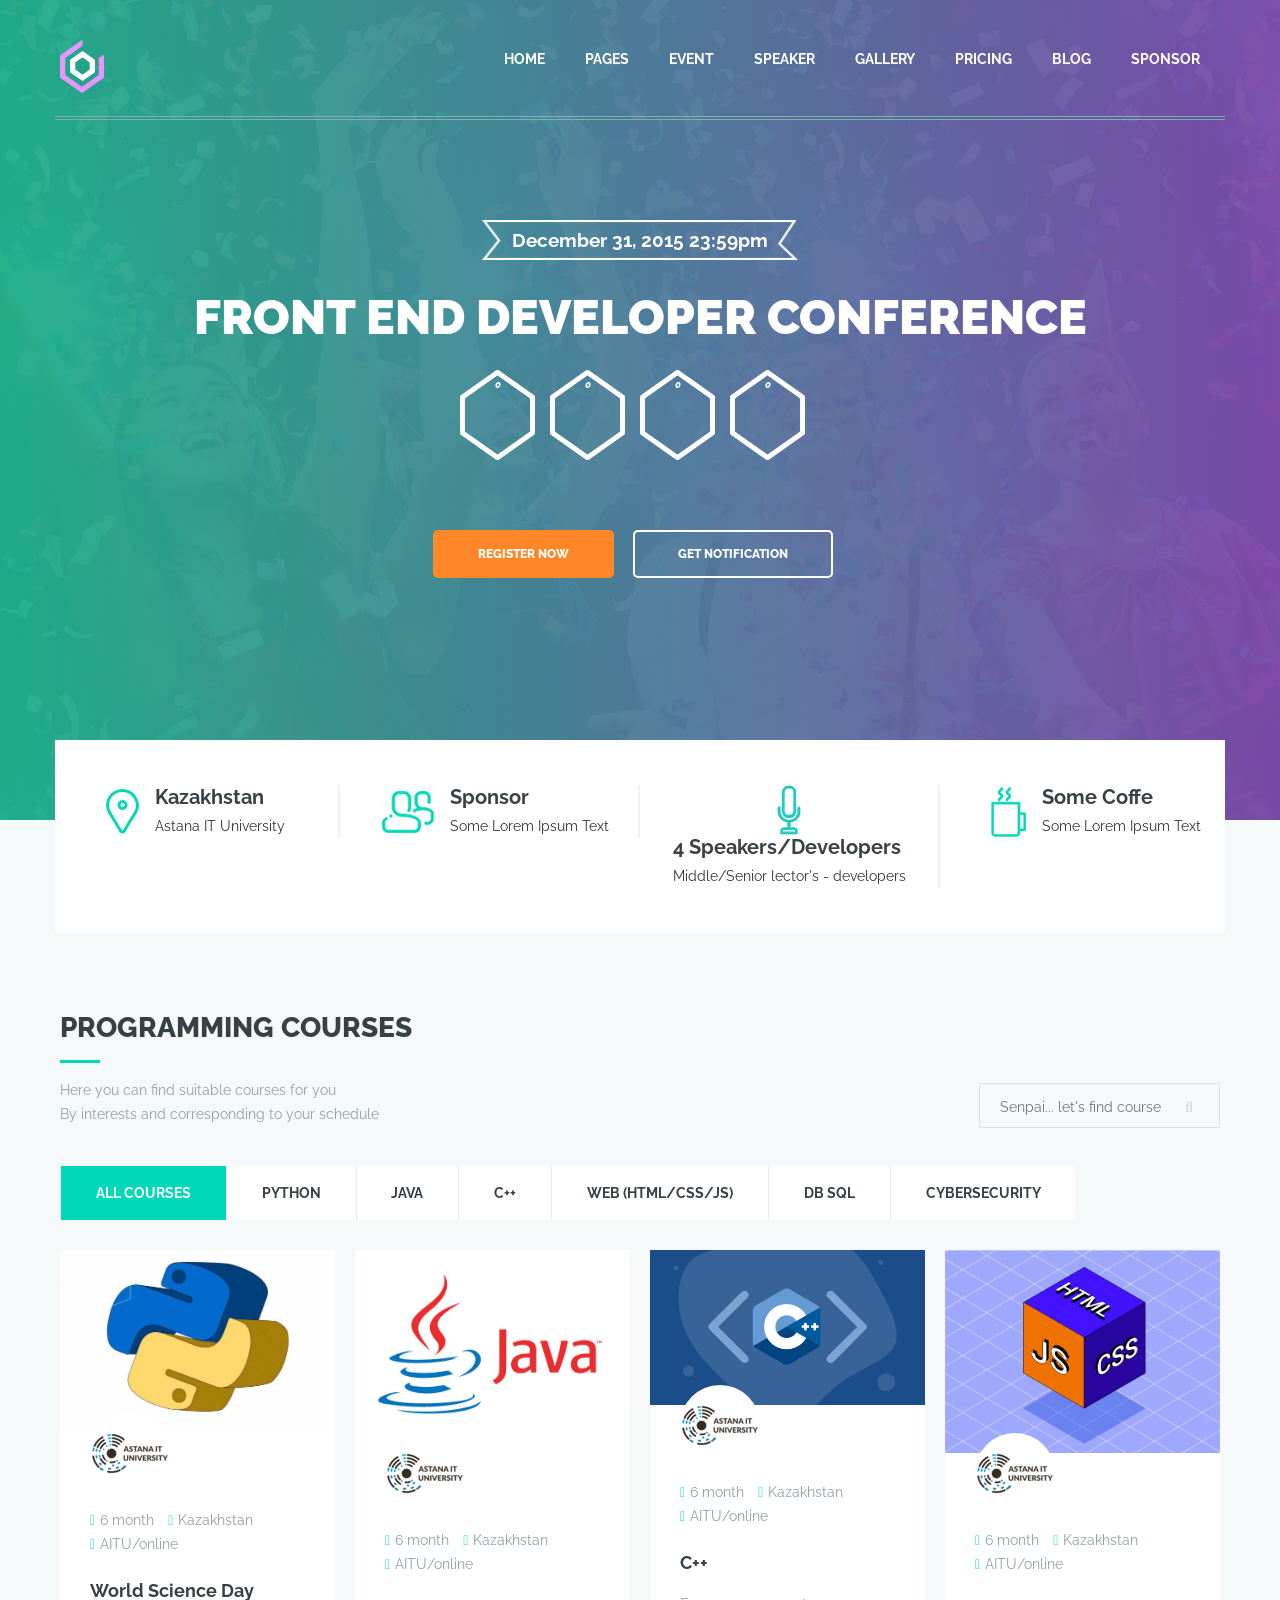
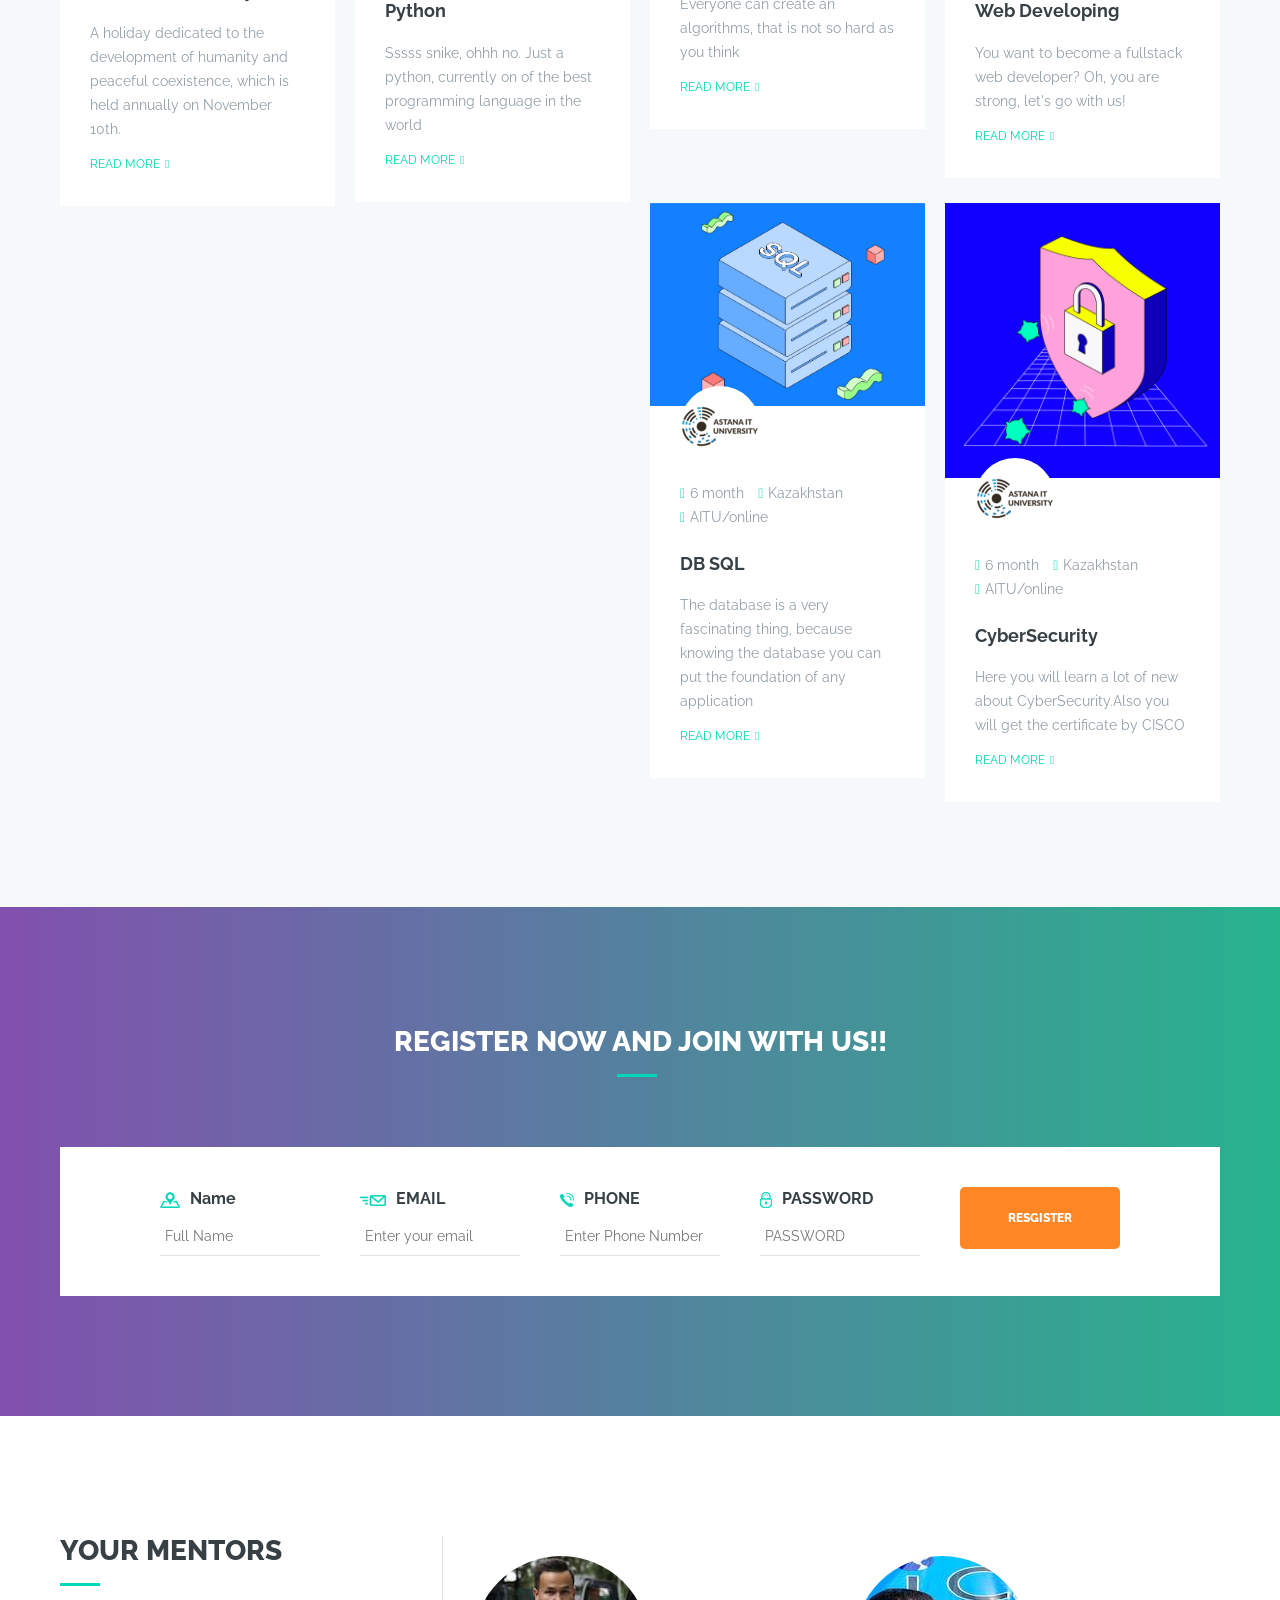
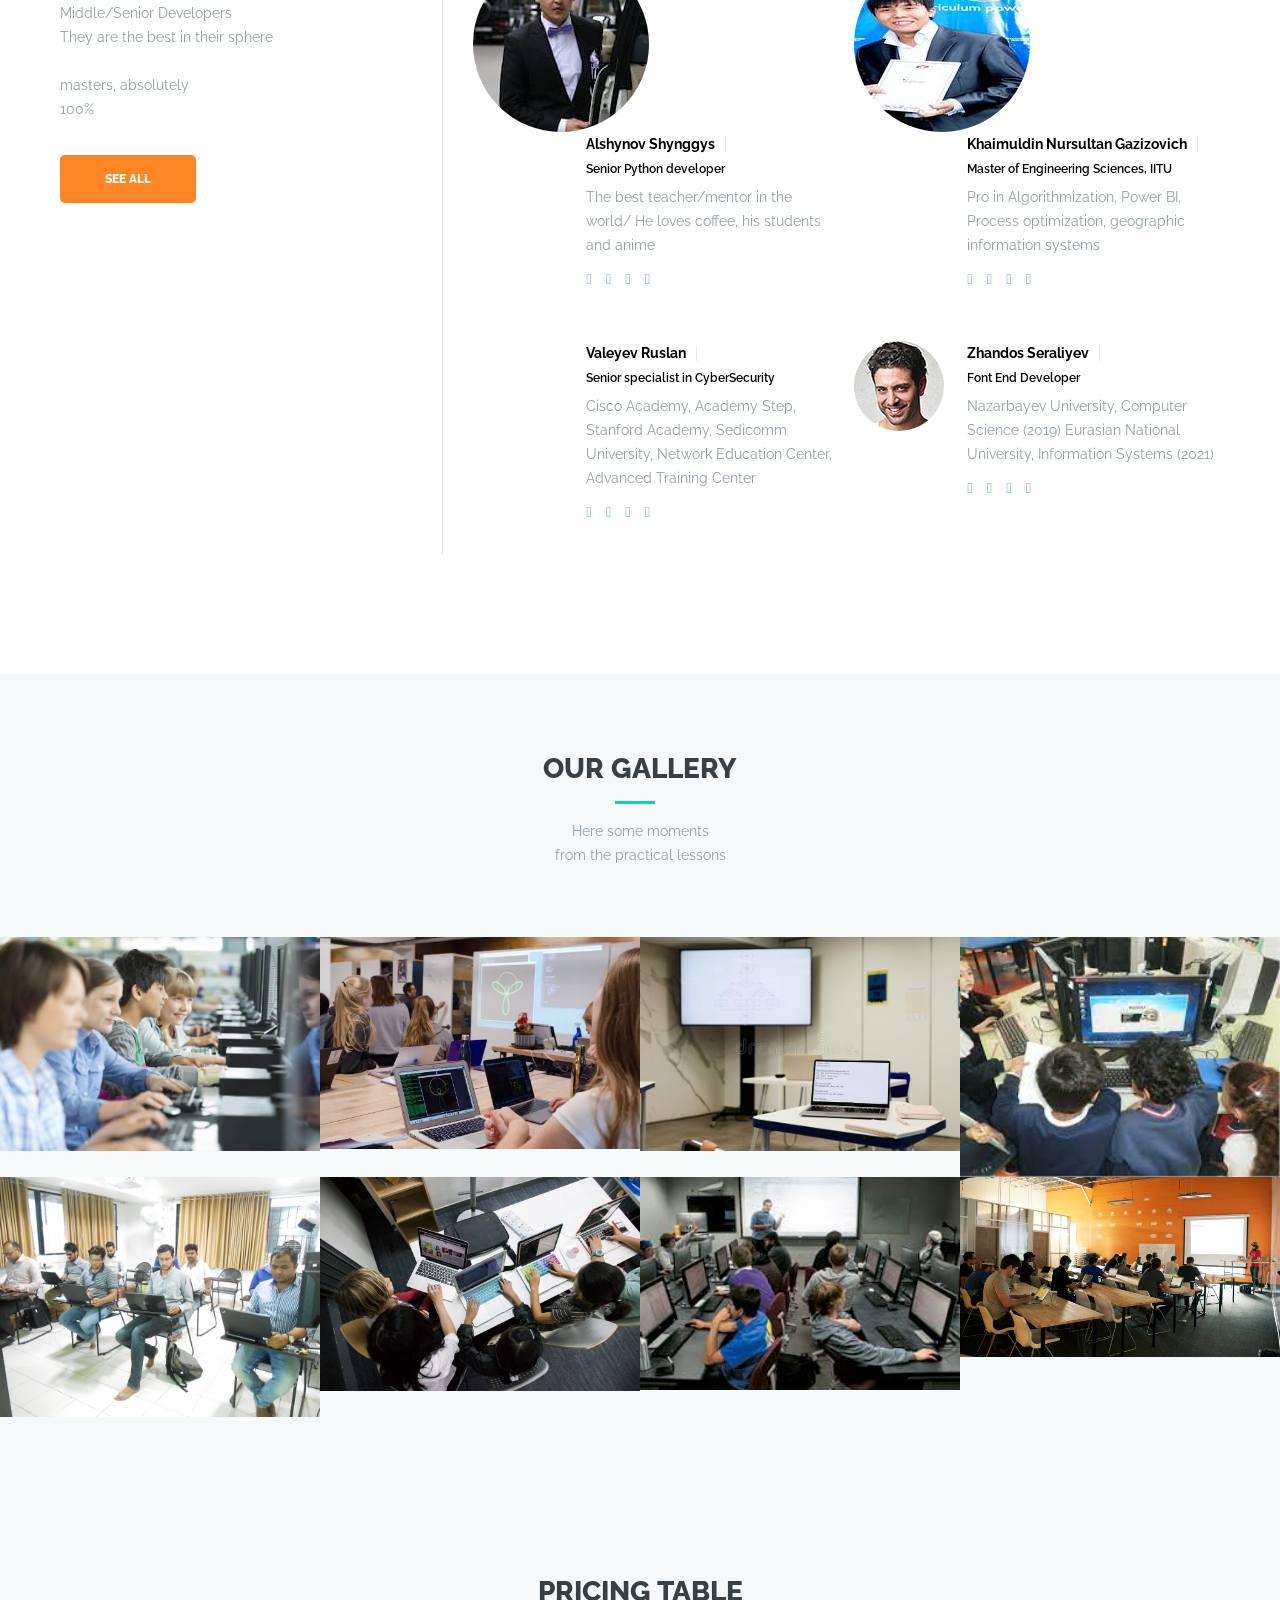
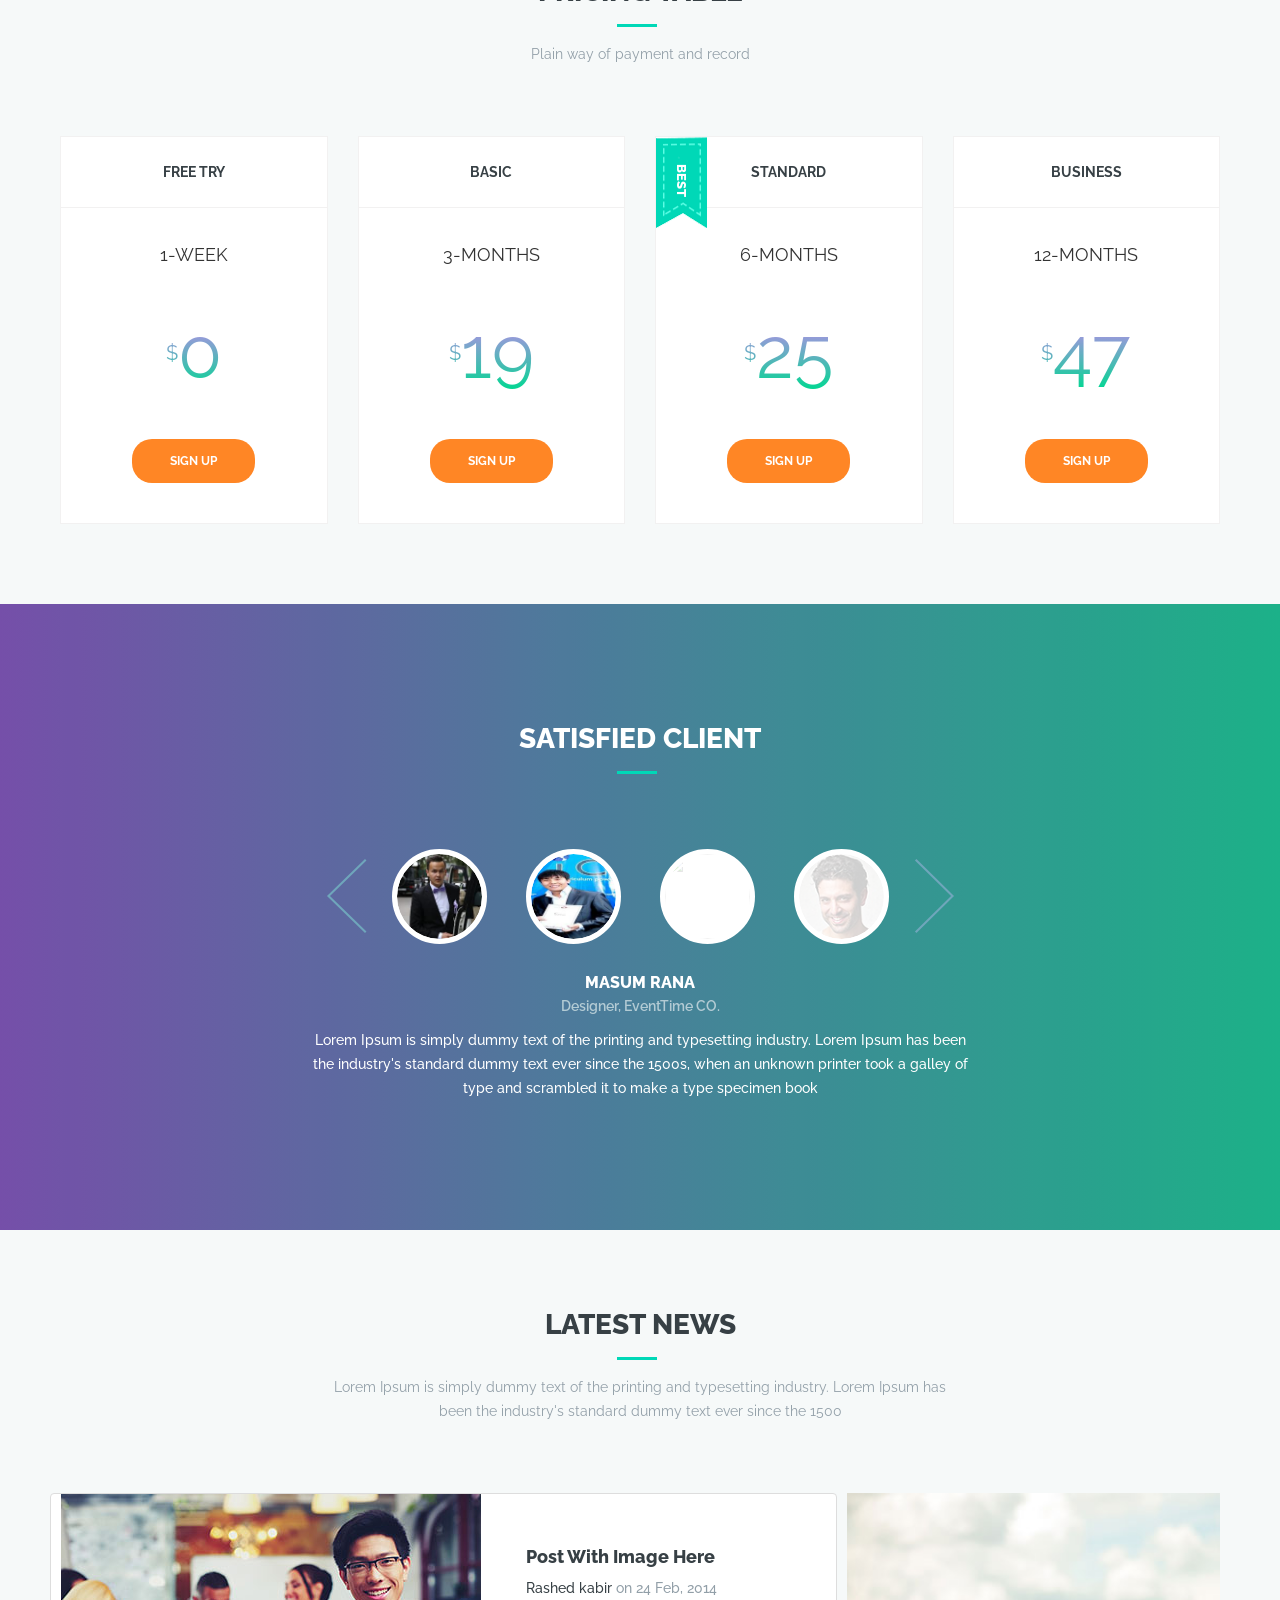
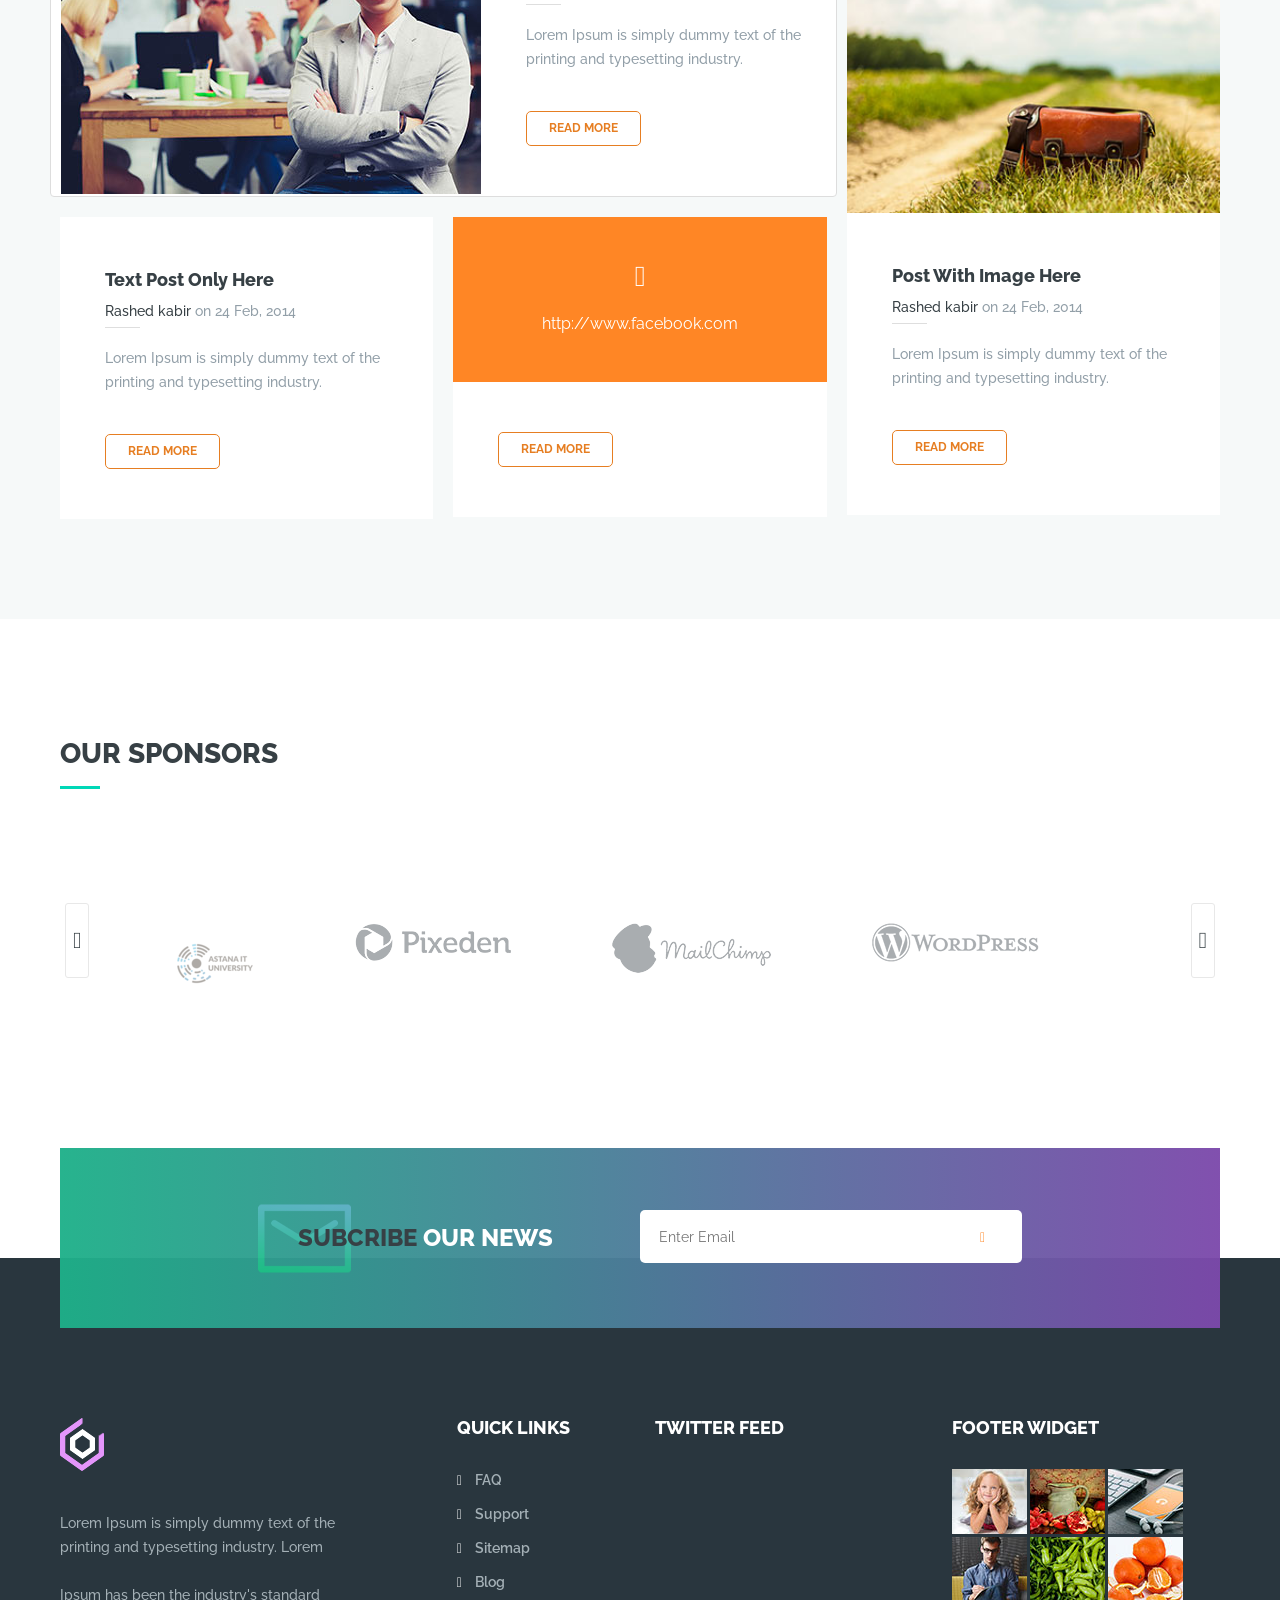
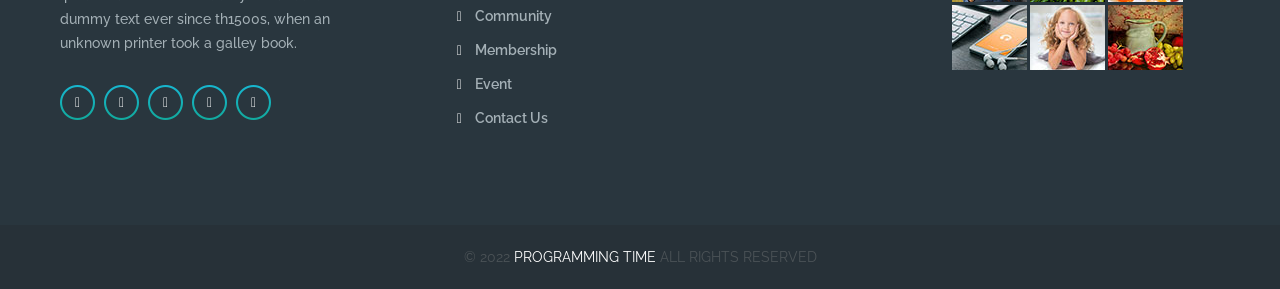
==== commit 7c8dcba3: "changes1" ====
--- a/Final/event_time/index.html
+++ b/Final/event_time/index.html
@@ -575,7 +575,7 @@
 				<div class="col-lg-12">
 					<div class="section-title text-center">
 						<h1>Our Gallery</h1>
-						<p>Lorem Ipsum is simply dummy text of the printing and typesetting industry. Lorem Ipsum has <br> been the industry's standard dummy text ever since the 1500</p>
+						<p>Here some moments <br> from the practical lessons</p>
 					</div>
 				</div>
 			</div>
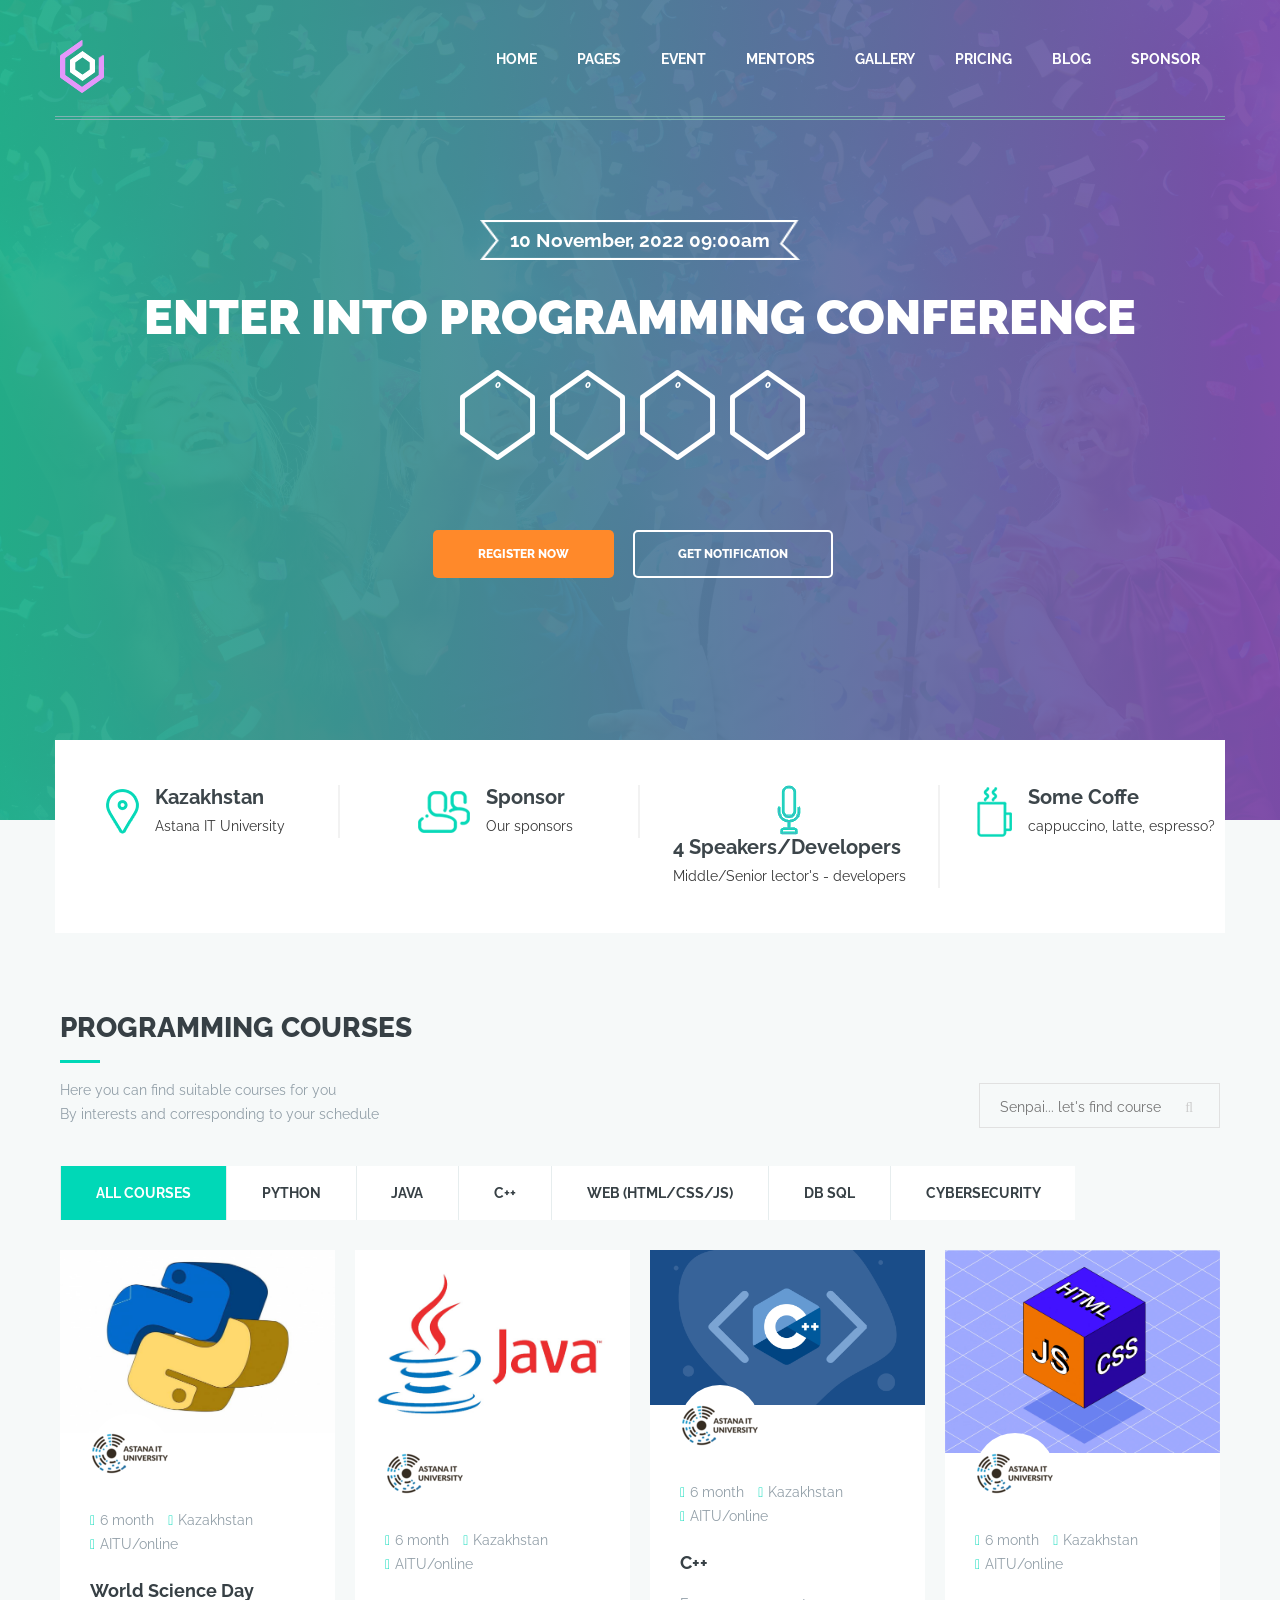
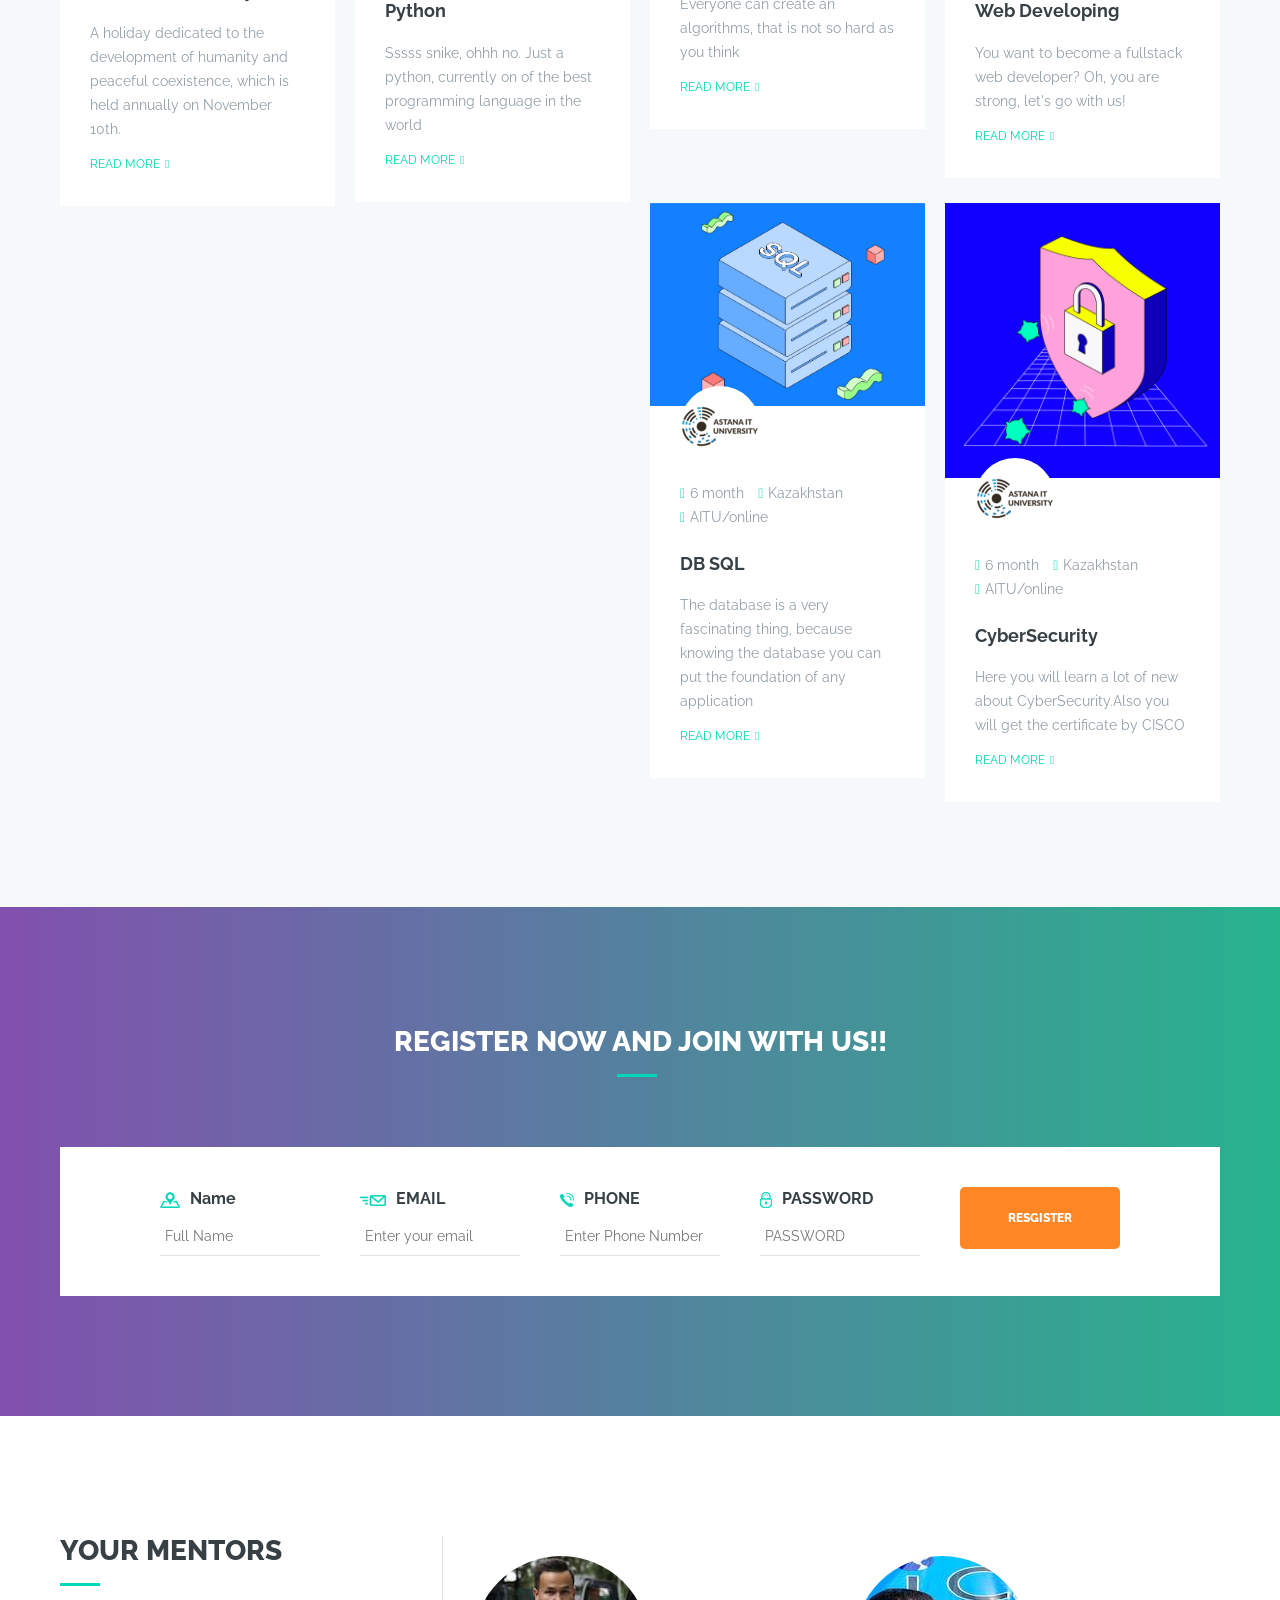
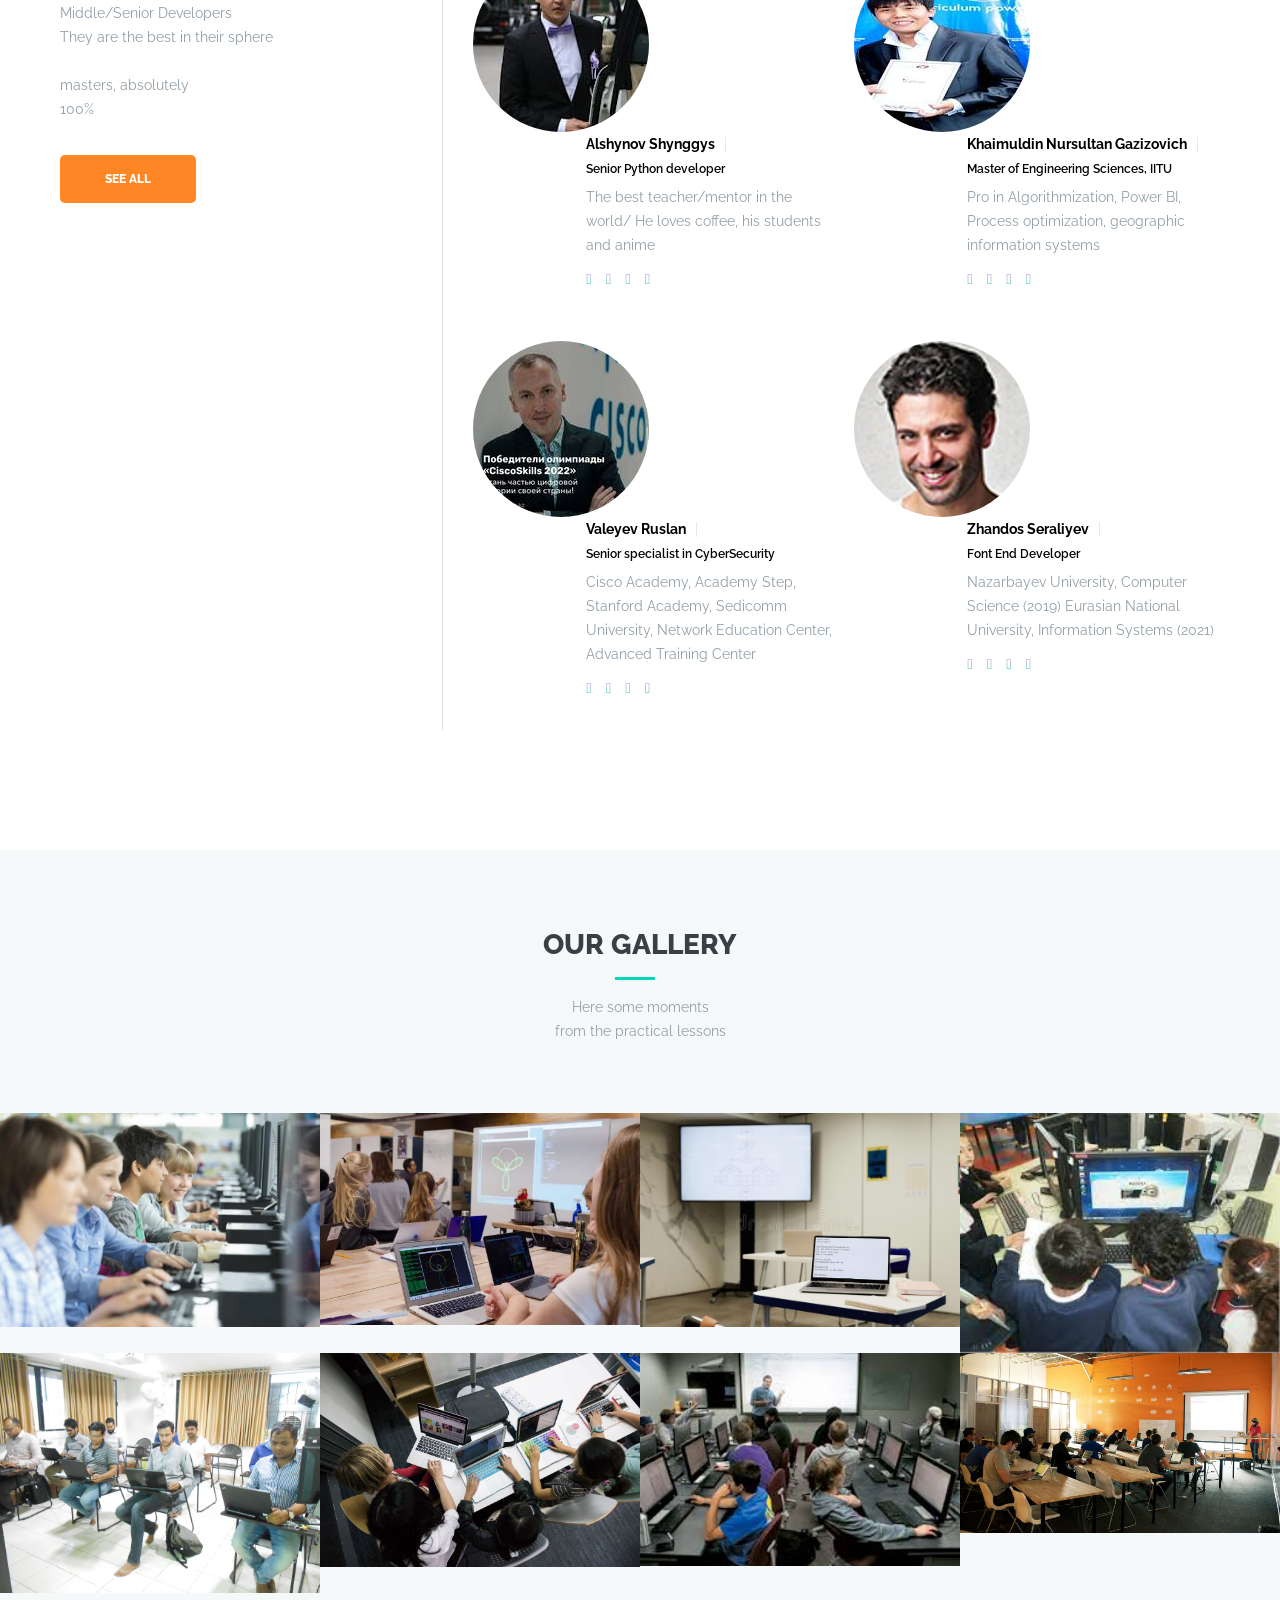
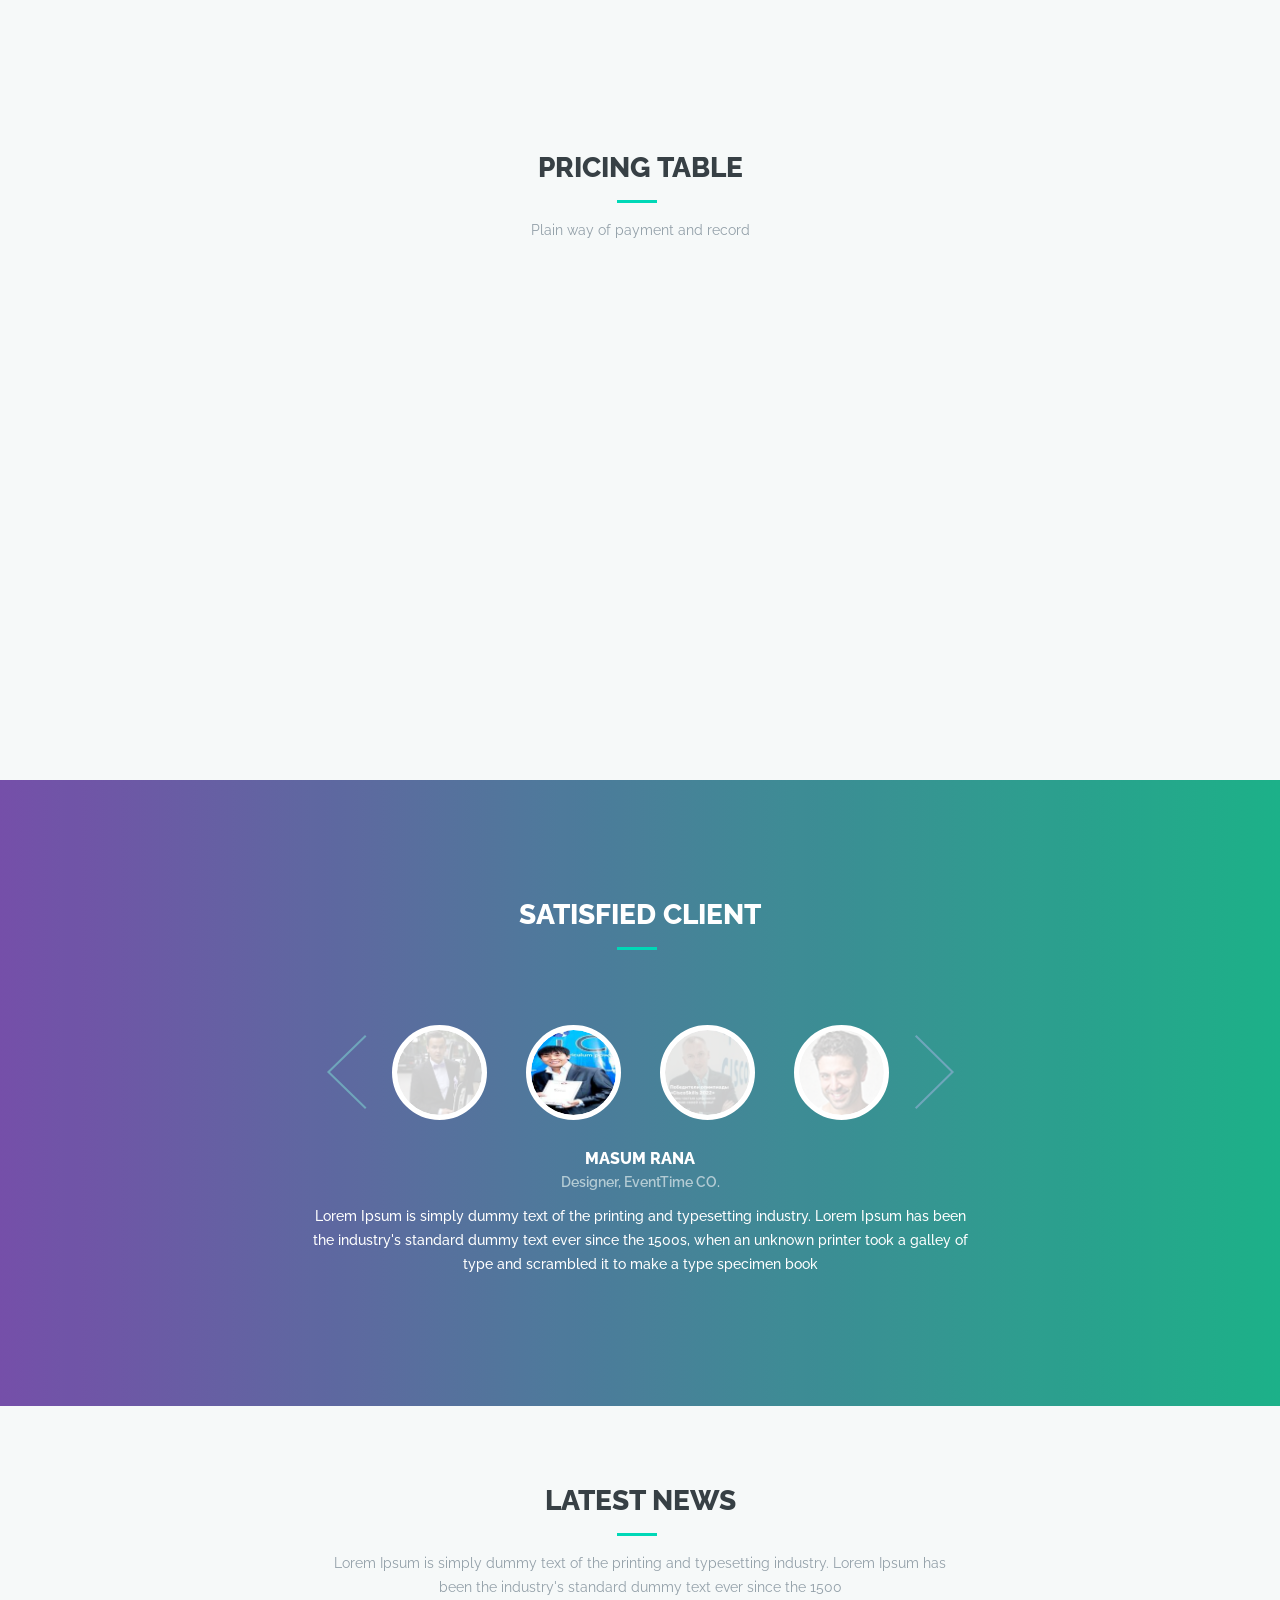
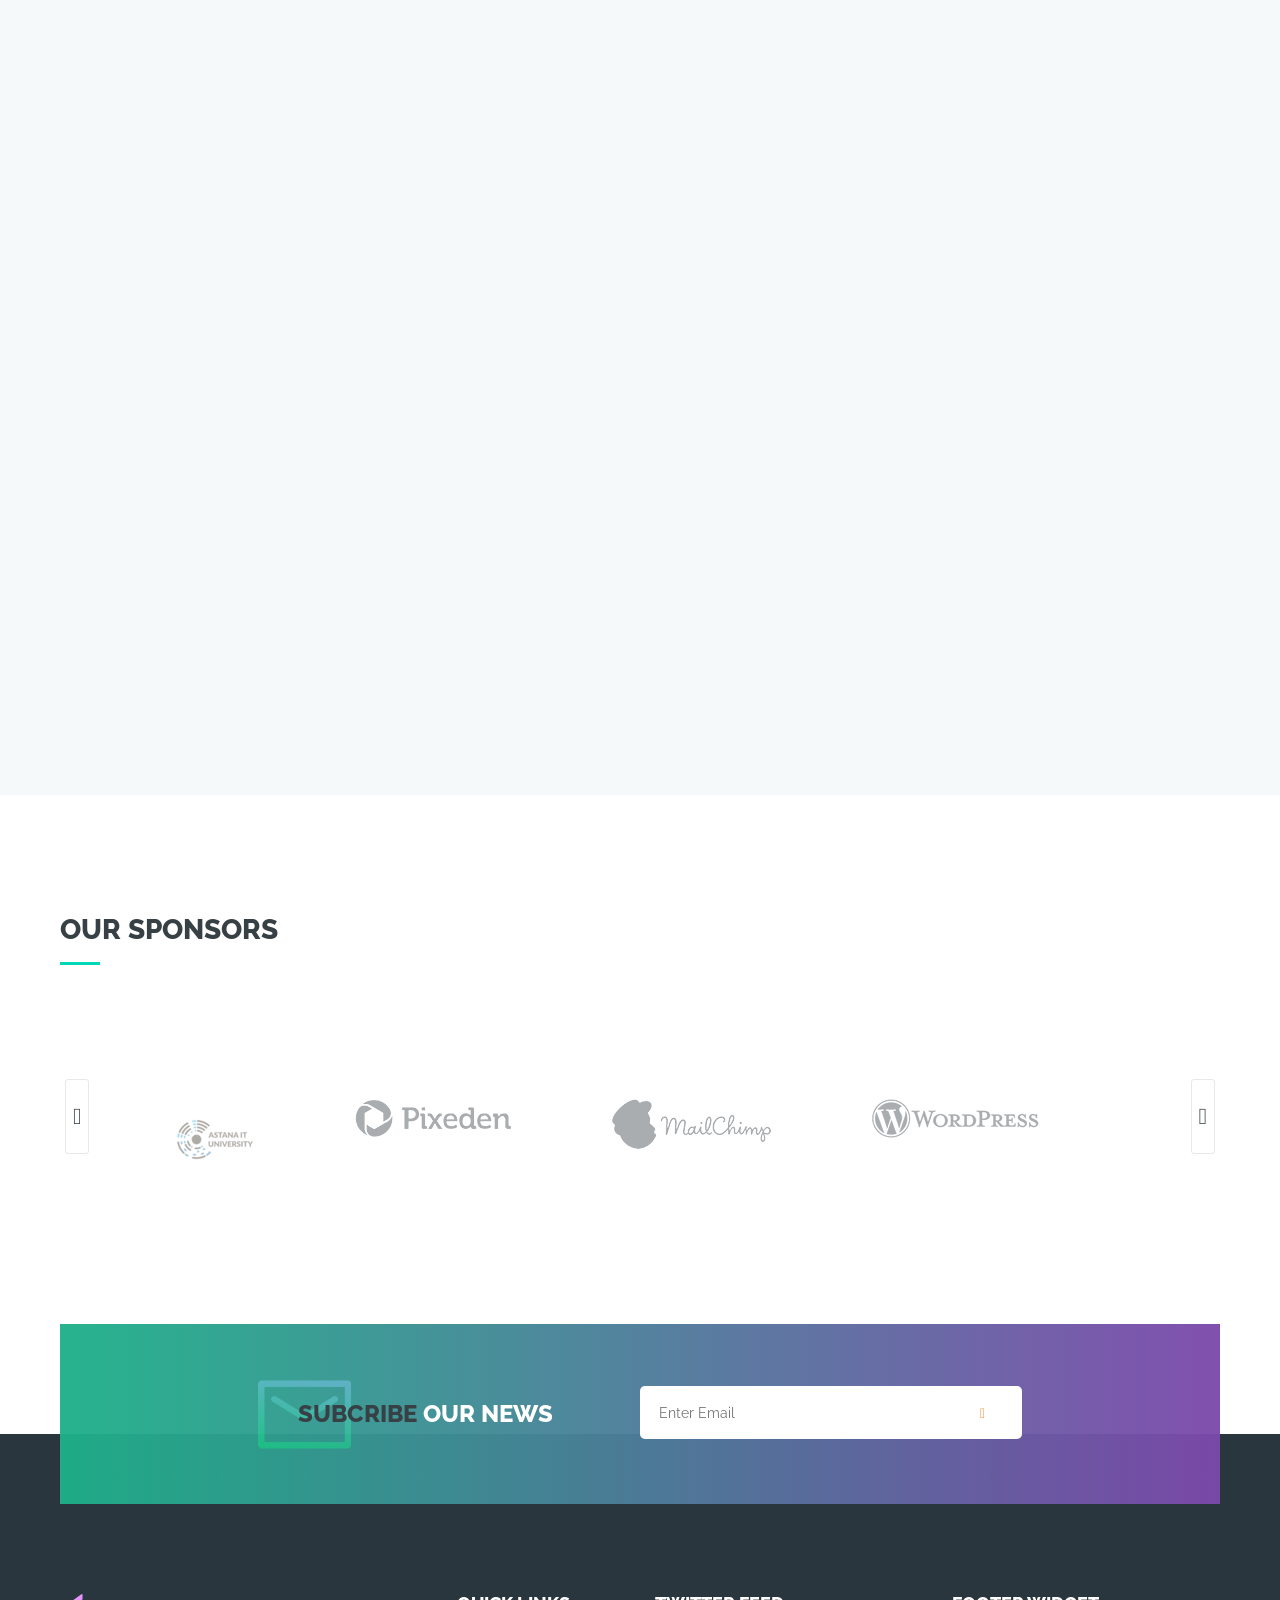
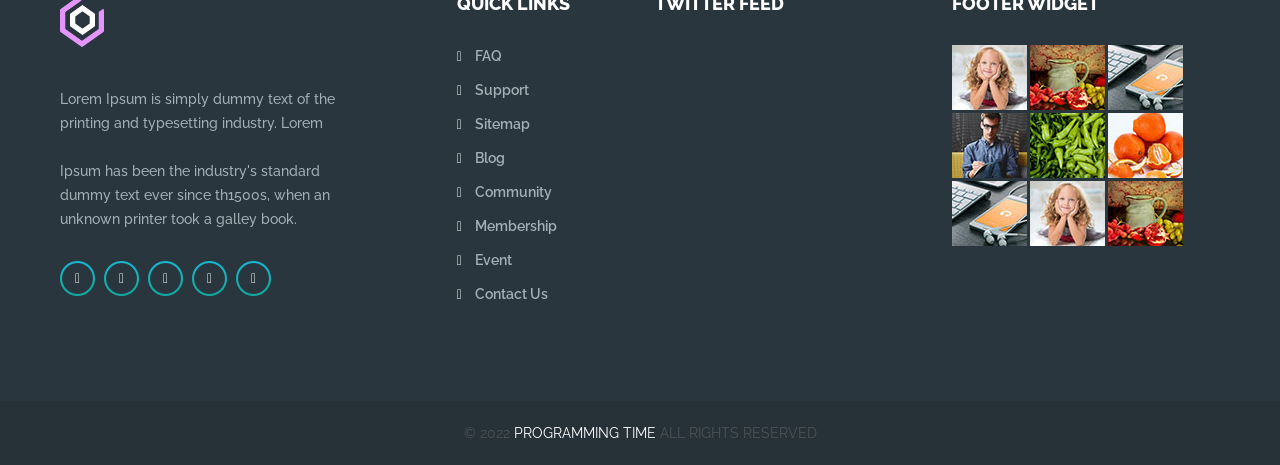
==== commit 4f5e966c: "changes1" ====
--- a/Final/event_time/index.html
+++ b/Final/event_time/index.html
@@ -53,7 +53,7 @@
 							</ul>
 						</li>
 						<li class="scrollToLink"><a href="#upcoming-event">EVENT</a></li>			
-						<li class="scrollToLink"><a href="#event-speakers">SPEAKER</a></li>
+						<li class="scrollToLink"><a href="#event-speakers">MENTORS</a></li>
 						<li class="scrollToLink"><a href="#gallery">GALLERY</a></li>
 						<li class="scrollToLink"><a href="#pricing-table">Pricing</a></li>
 						<li class="scrollToLink dropdown">
@@ -104,7 +104,7 @@
 							data-easing="easeOutBack">
 
 							<div class="date">
-								December 31, 2015 23:59pm
+								10 November, 2022 09:00am
 							</div>
 						</div>
 
@@ -116,7 +116,7 @@
 							data-start="1500"  
 							data-easing="easeOutBack">
 
-							<h1>FRONT END DEVELOPER CONFERENCE</h1>
+							<h1>Enter into Programming conference</h1>
 						</div>					
 						<div 
 							class="caption sfb tp-resizeme input-box"
@@ -179,7 +179,7 @@
 							data-start="1500"  
 							data-easing="easeOutBack">
 
-							<p>Lorem ipsum dolor sit amet, consectetur adipisicing elit. Molestiae, neque,  <br> nam? Sed at dolor, perferendis, quaerat, esse dignissimos praesentium unde dolore.</p>
+							<p>Programming <br> Programming <br> Programming</p>
 						</div>
 						<ul 
 							class="caption sfb tp-resizeme banner-buttons"
@@ -245,8 +245,8 @@
 
 							<ul>
 								<li><span><input type="text" placeholder="Your Name"></span></li>
-								<li><span><input type="text" placeholder="Your Email"></span></li>
-								<li><span><input type="text" placeholder="Your Phone"></span></li>
+								<li><span><input type="email" placeholder="Your Email"></span></li>
+								<li><span><input type="phone" placeholder="Your Phone"></span></li>
 							</ul>
 						</div>
 
@@ -282,7 +282,7 @@
 				<div class="col-lg-3 col-md-3 col-sm-3 col-xs-6">
 					<ul>
 						<li><span class="img-holder"><img src="img/icons/2.png" alt=""></span></li>
-						<li><span><b>Sponsor</b> Some Lorem Ipsum Text</span></li>
+						<li><span><b>Sponsor</b> Our sponsors</span></li>
 					</ul>
 				</div>
 				<div class="col-lg-3 col-md-3 col-sm-3 col-xs-6">
@@ -294,7 +294,7 @@
 				<div class="col-lg-3 col-md-3 col-sm-3 col-xs-6">
 					<ul>
 						<li><span class="img-holder"><img src="img/icons/4.png" alt=""></span></li>
-						<li><span><b>Some Coffe</b> Some Lorem Ipsum Text</span></li>
+						<li><span><b>Some Coffe</b> cappuccino, latte, espresso?</span></li>
 					</ul>
 				</div>
 			</div>
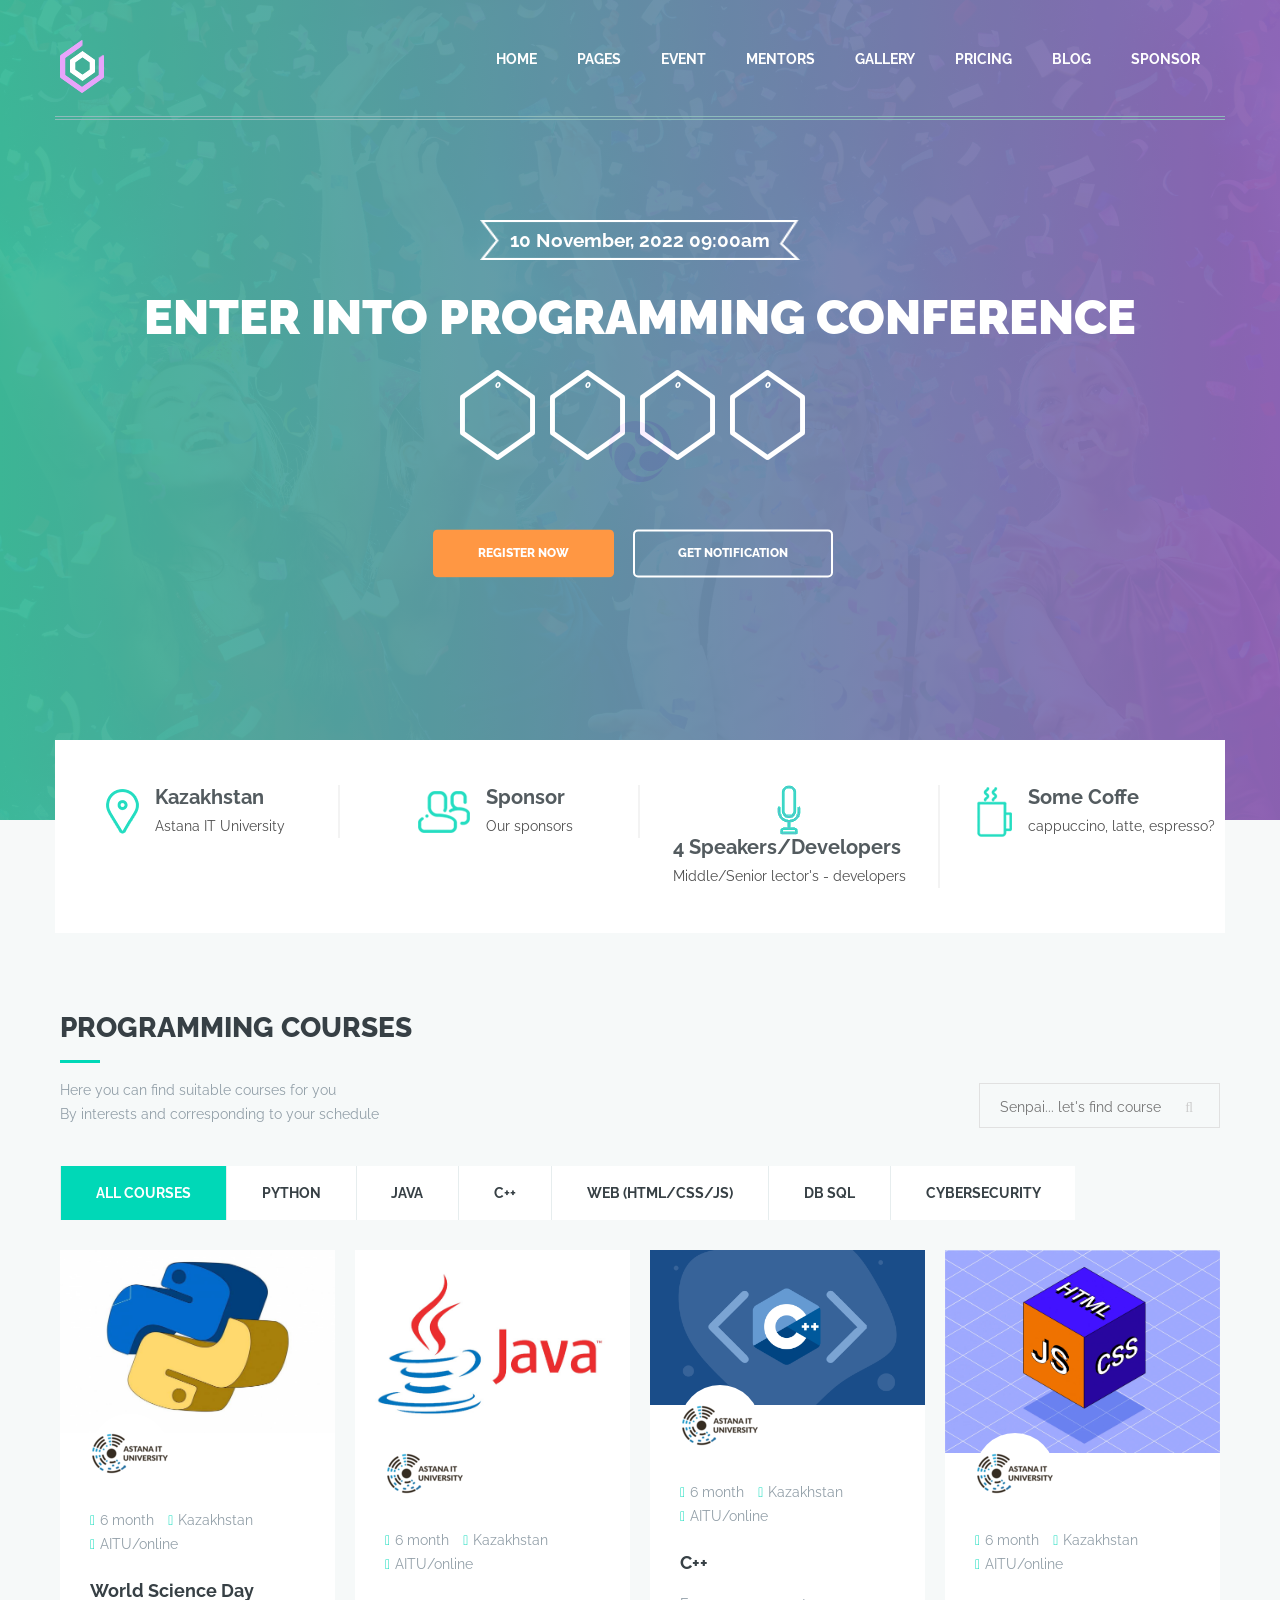
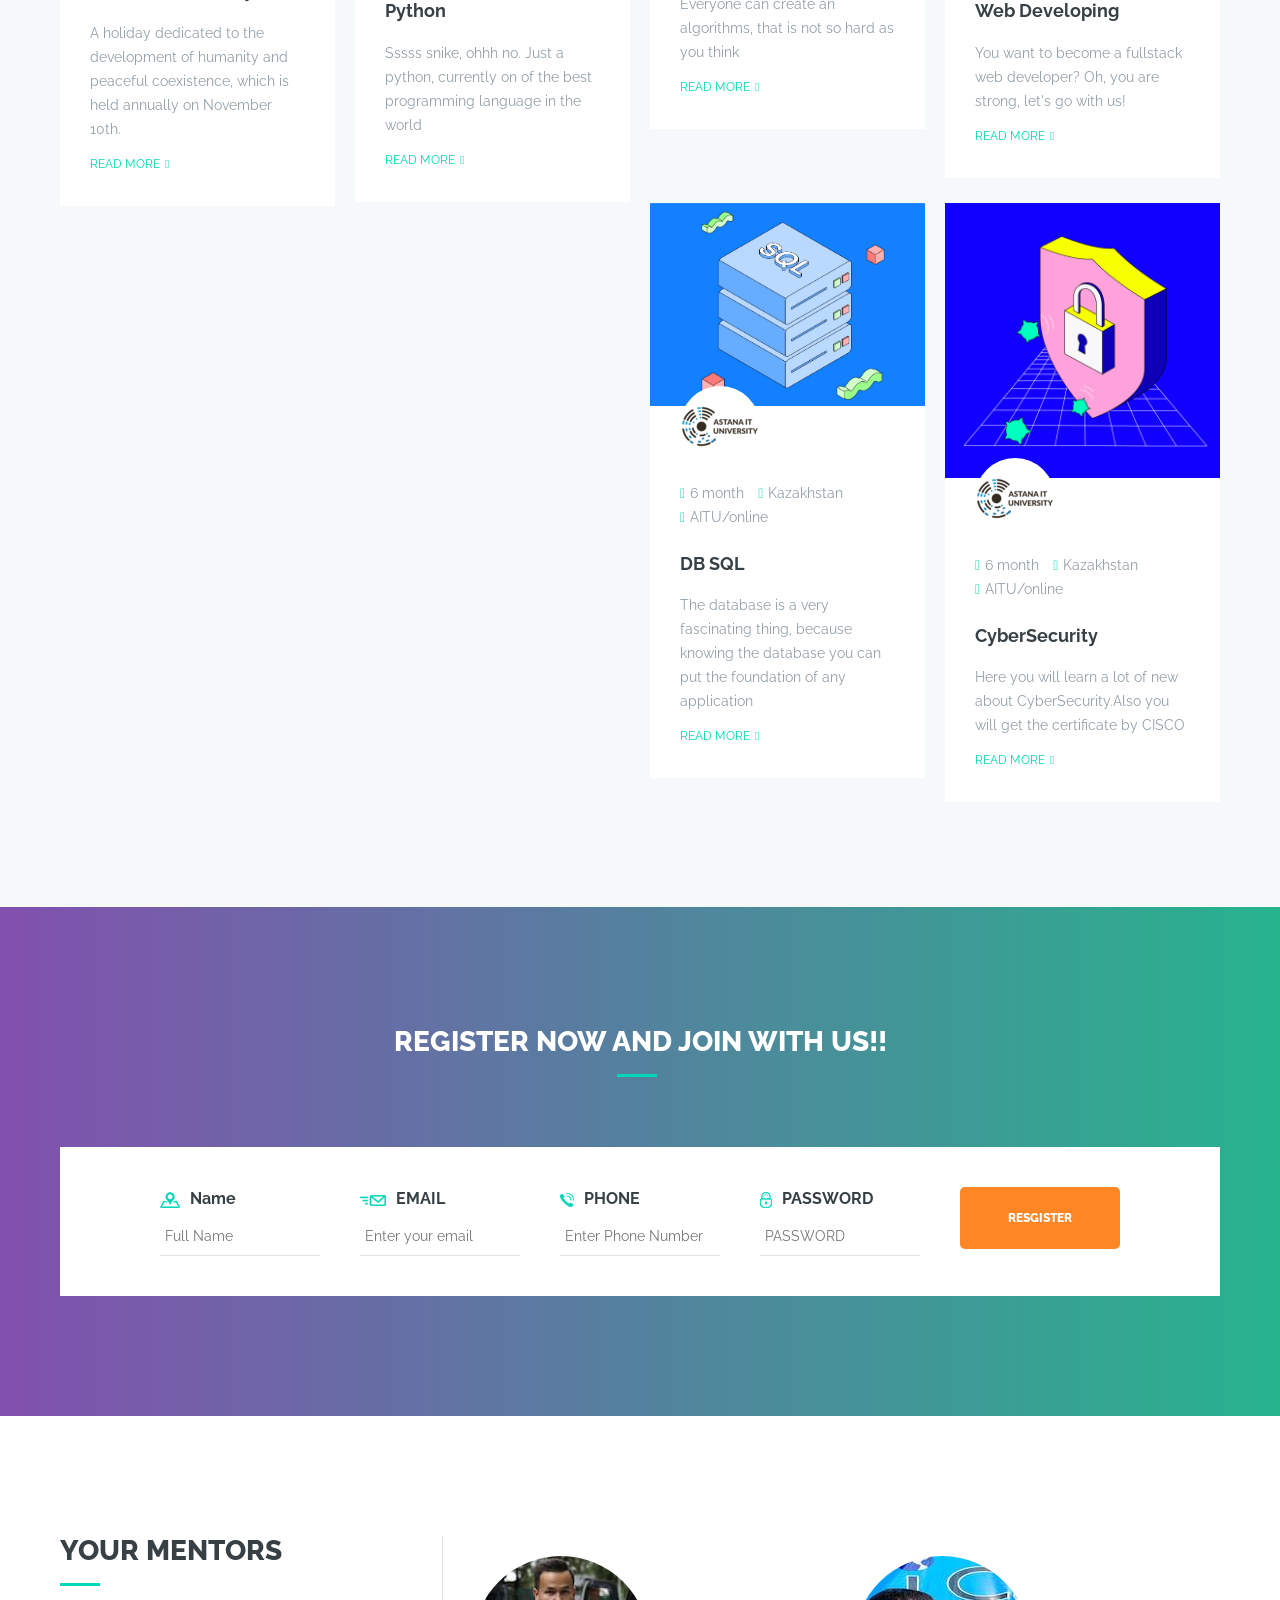
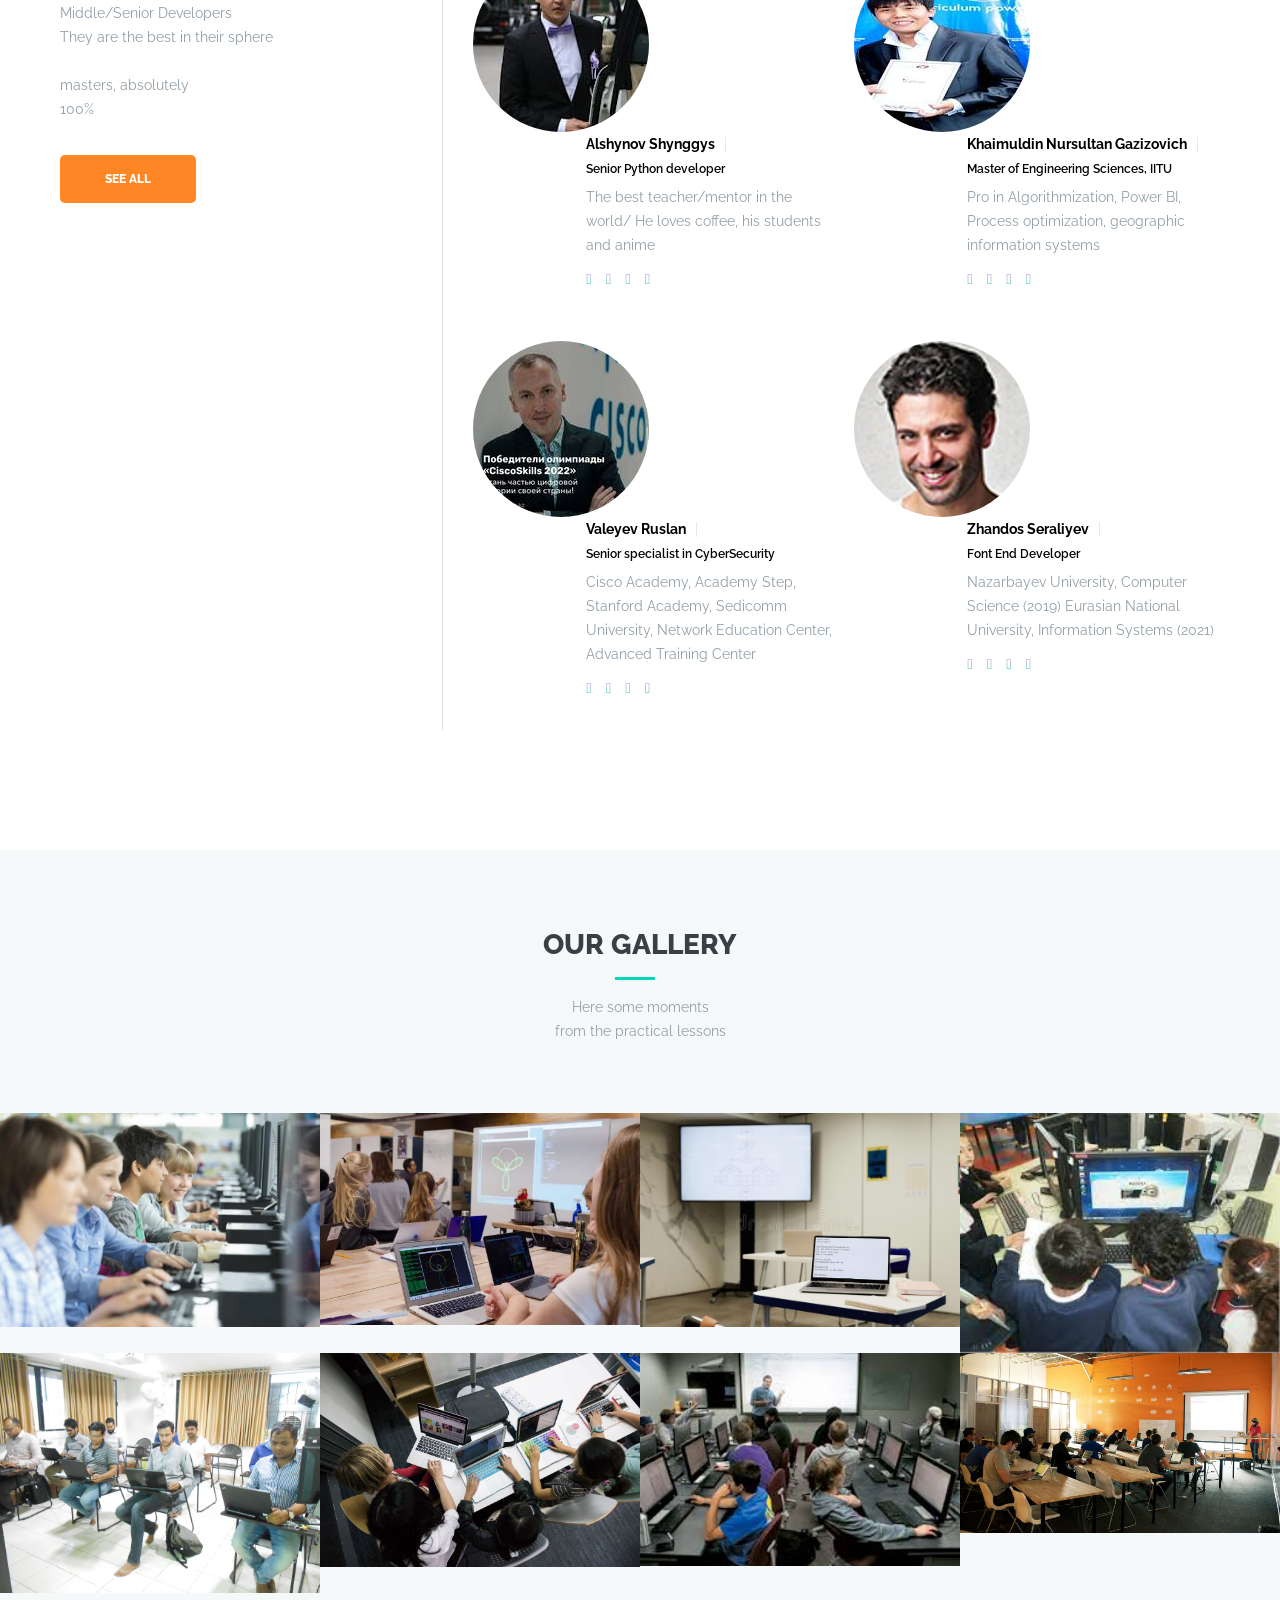
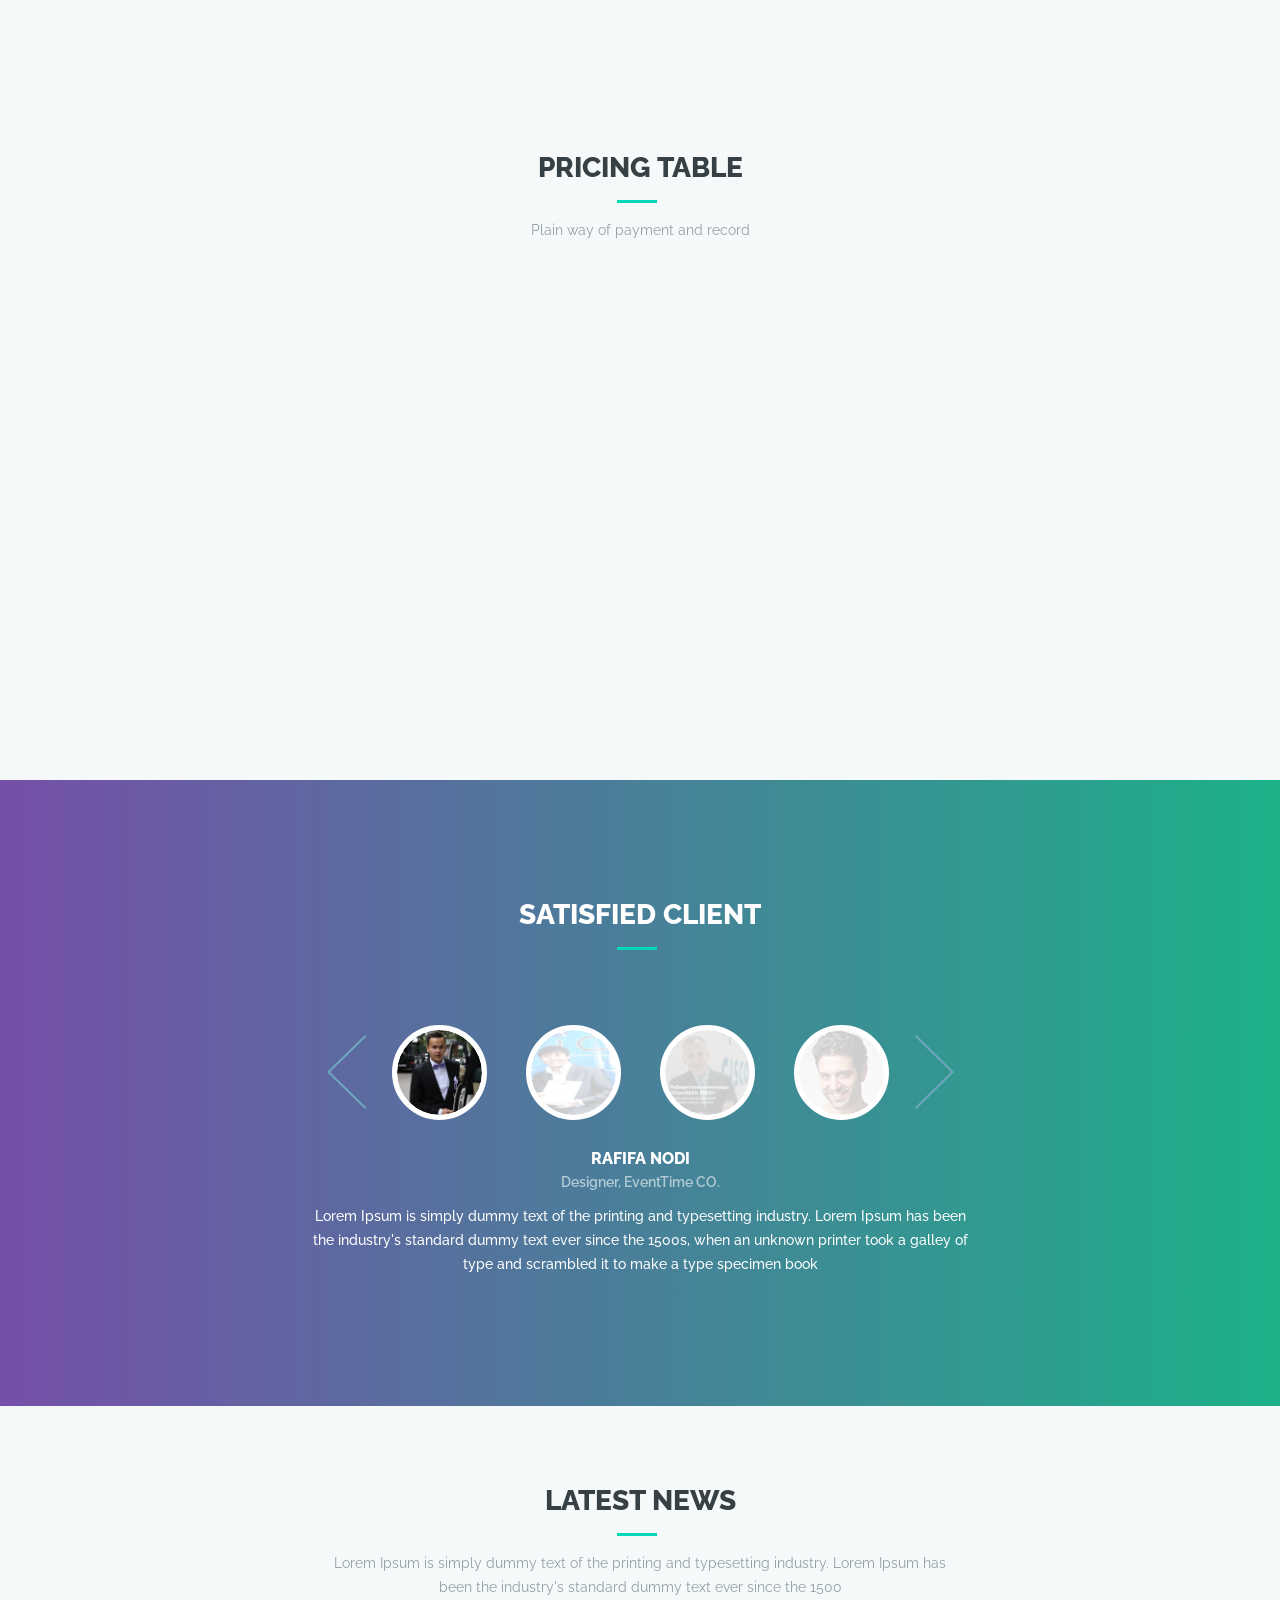
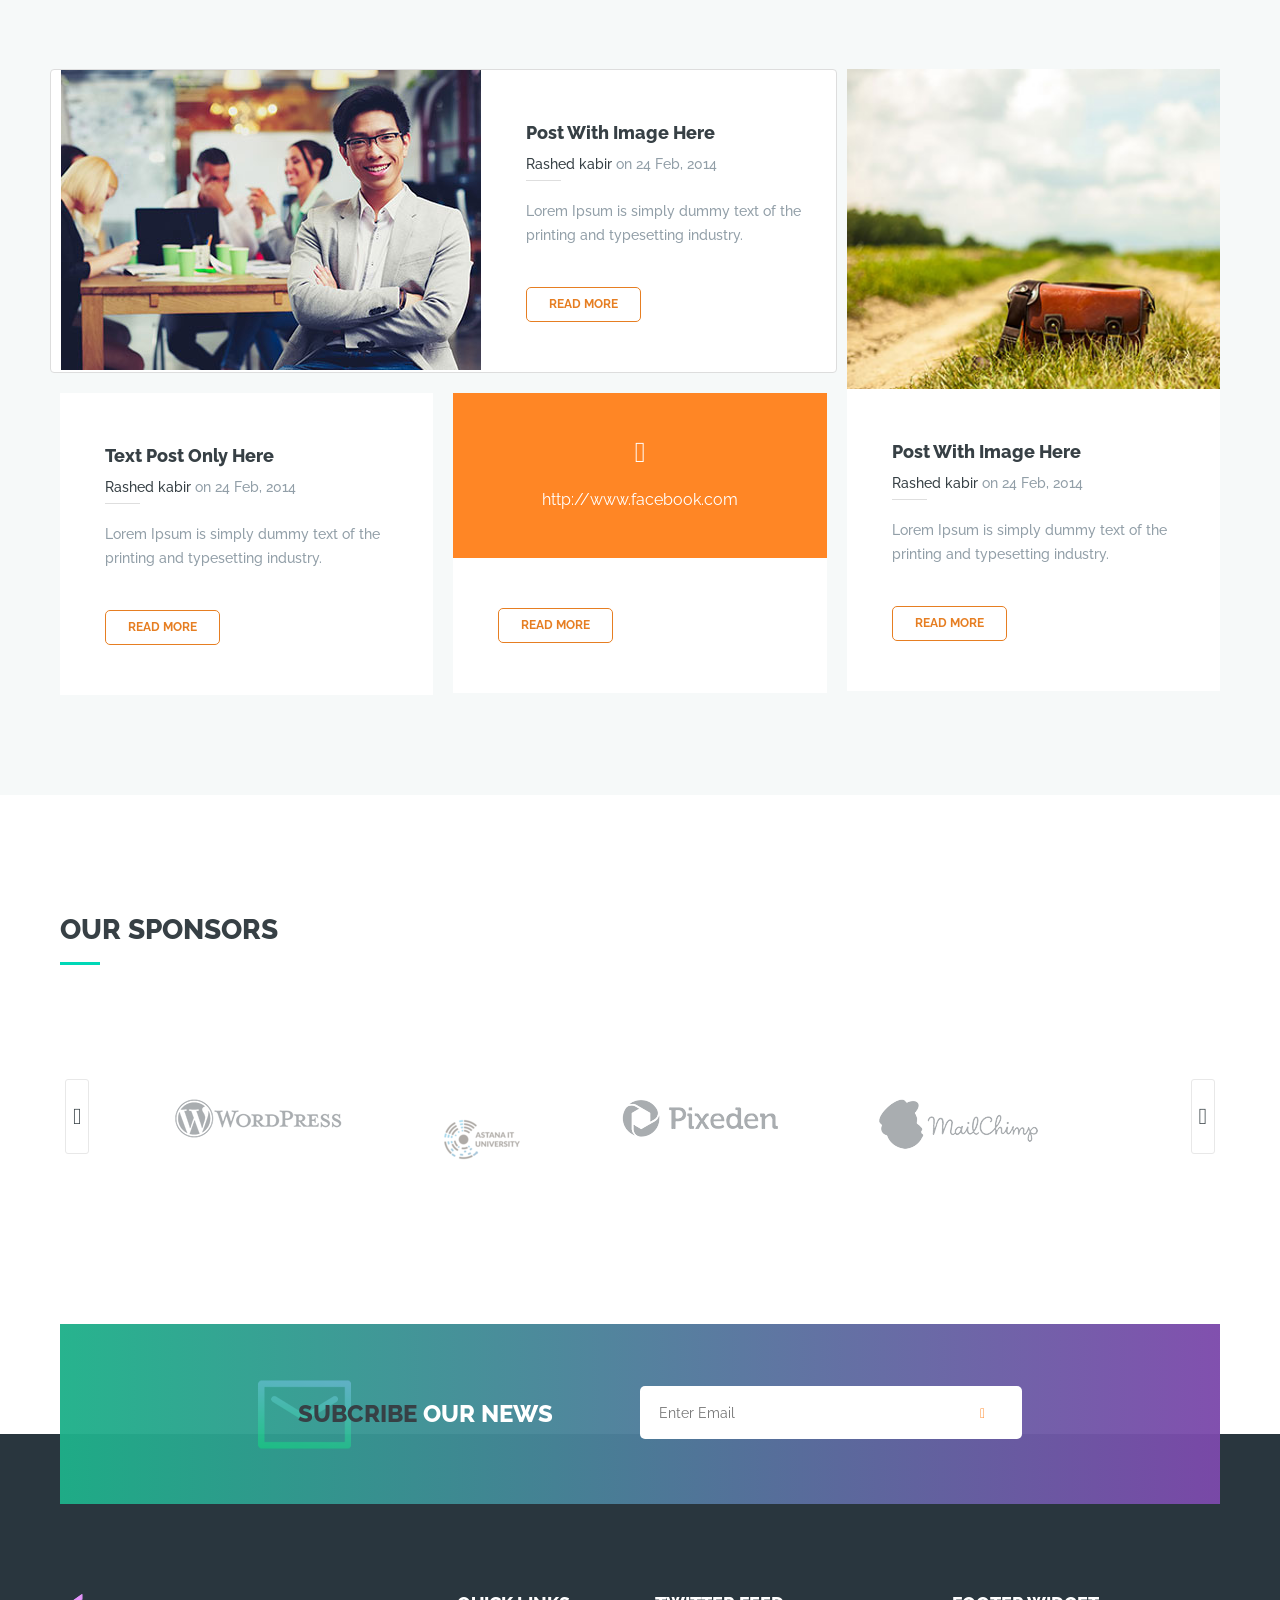
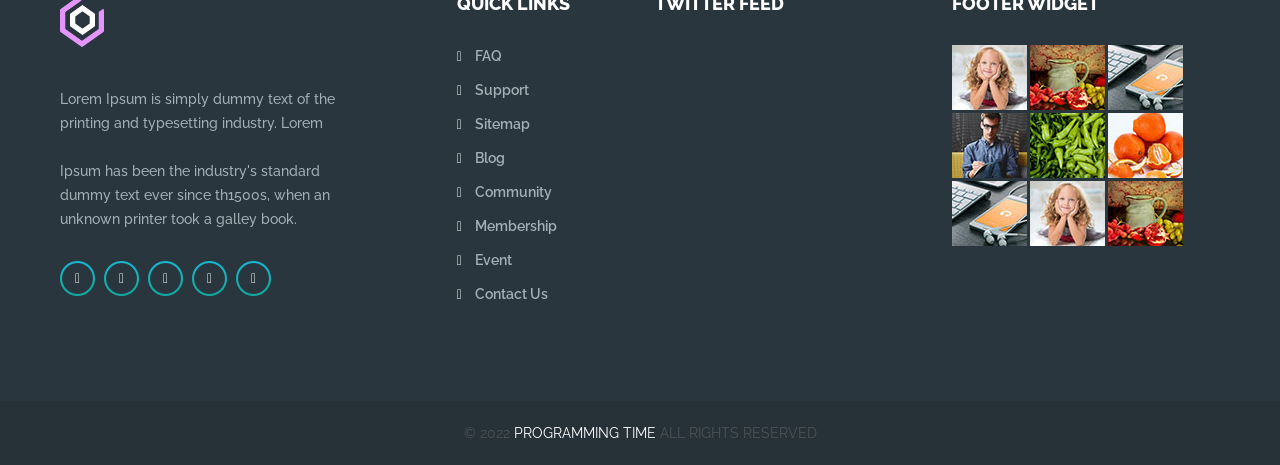
==== commit 0d48057f: "changes1" ====
--- a/Final/event_time/index.html
+++ b/Final/event_time/index.html
@@ -179,7 +179,7 @@
 							data-start="1500"  
 							data-easing="easeOutBack">
 
-							<p>Programming <br> Programming <br> Programming</p>
+							<p>Programming is a good <br> Programming is a normal <br> Programming is the best</p>
 						</div>
 						<ul 
 							class="caption sfb tp-resizeme banner-buttons"
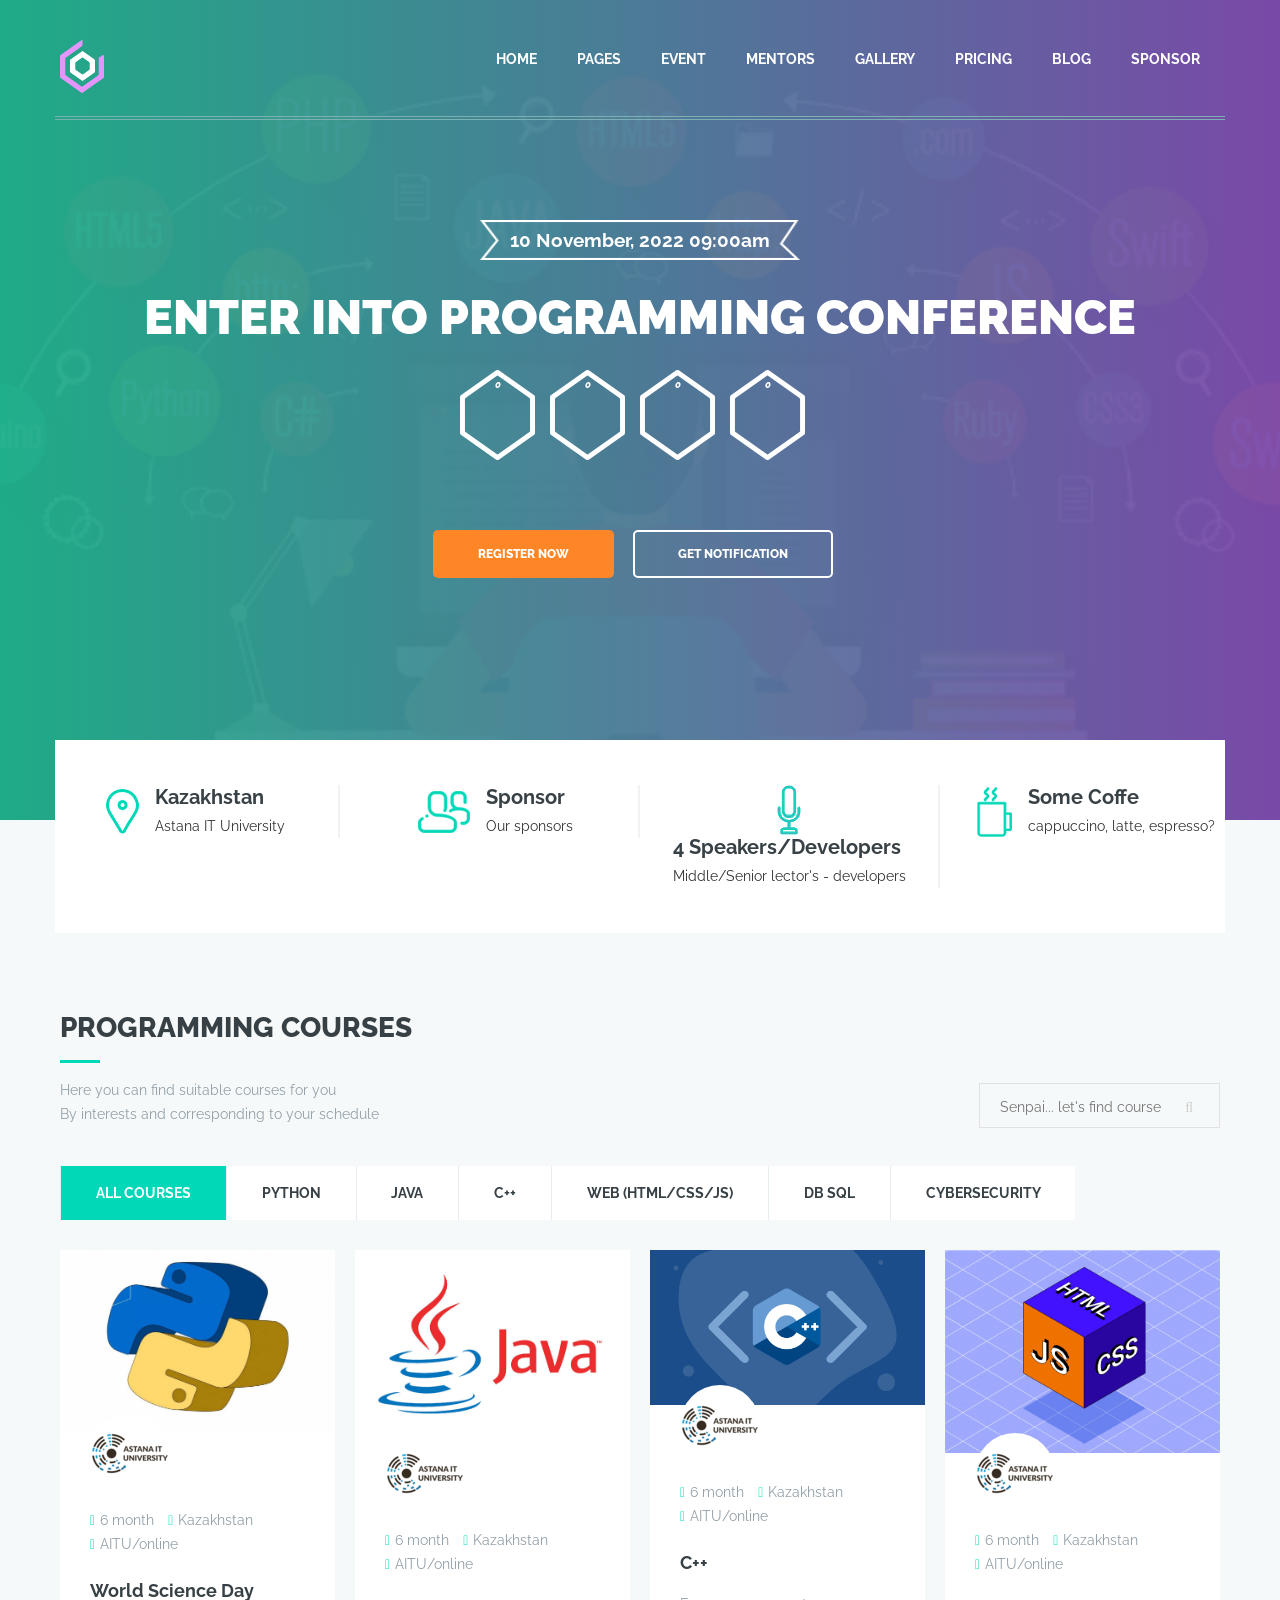
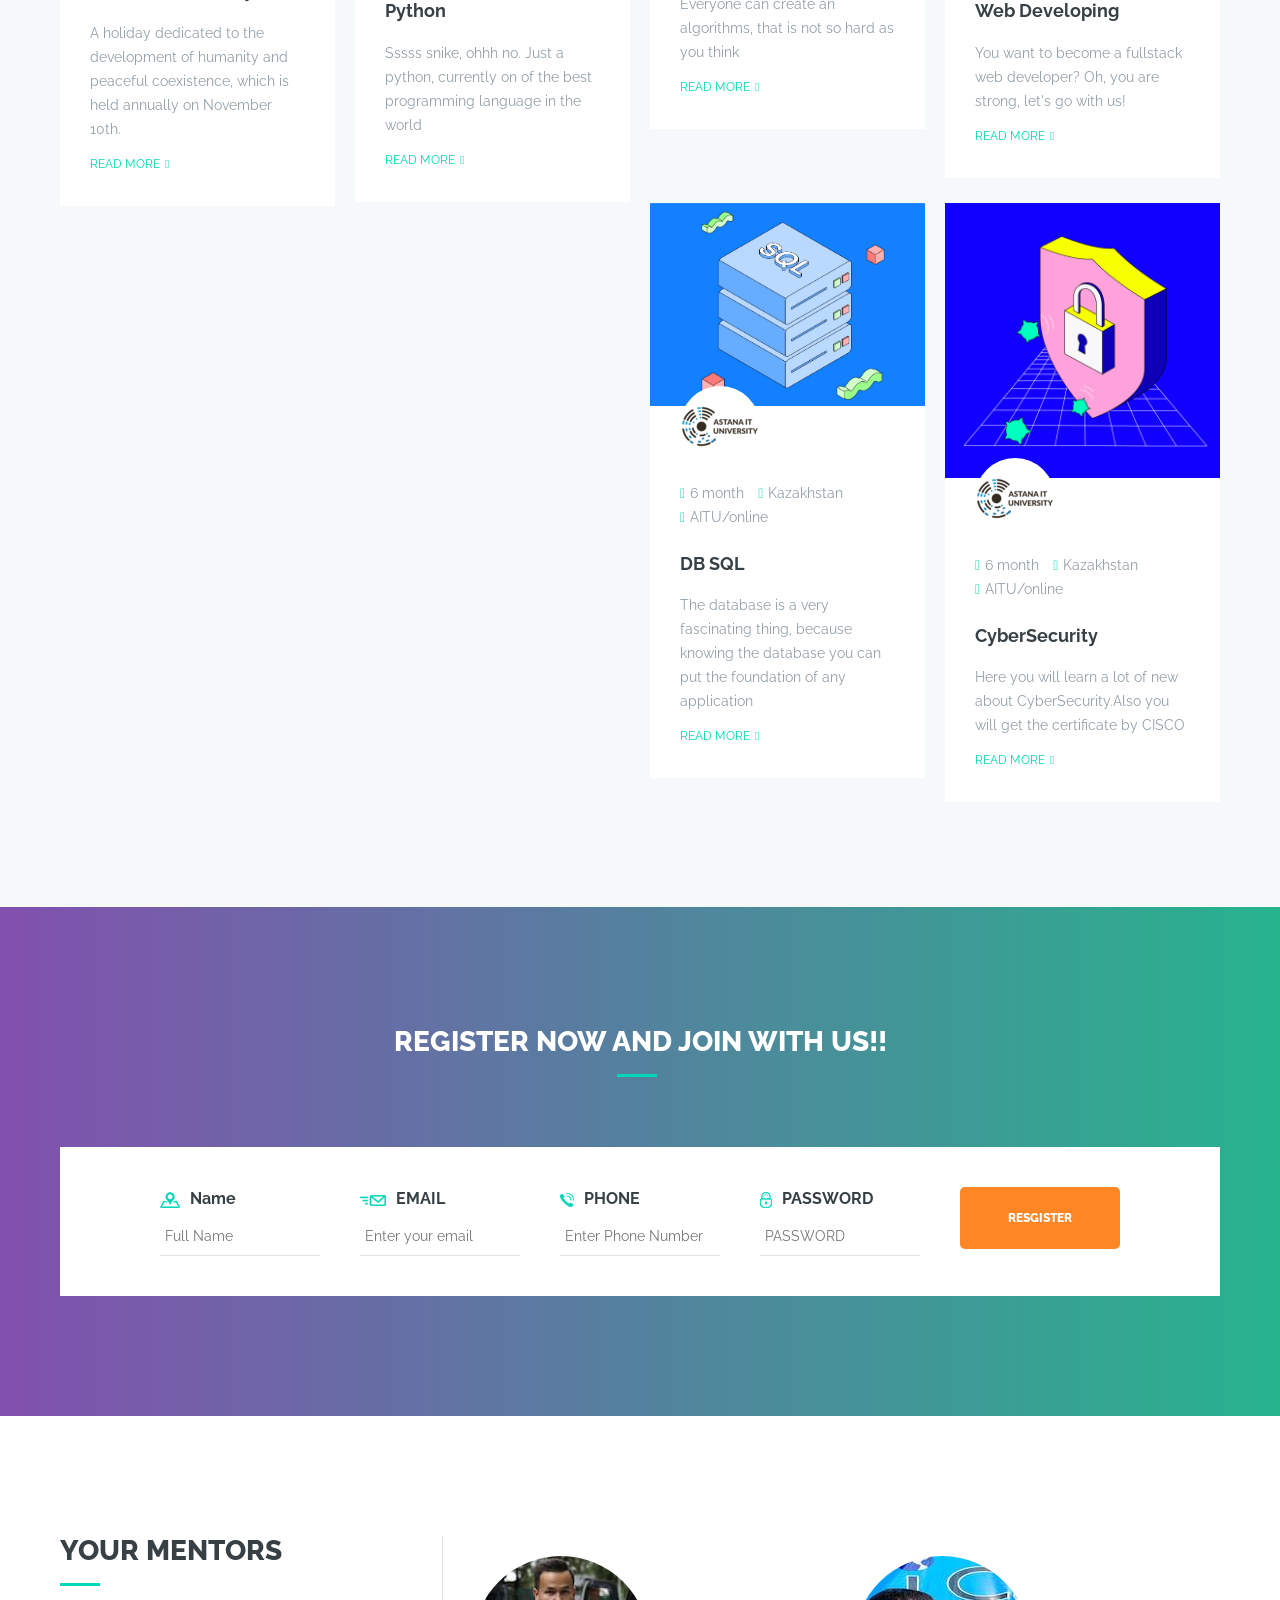
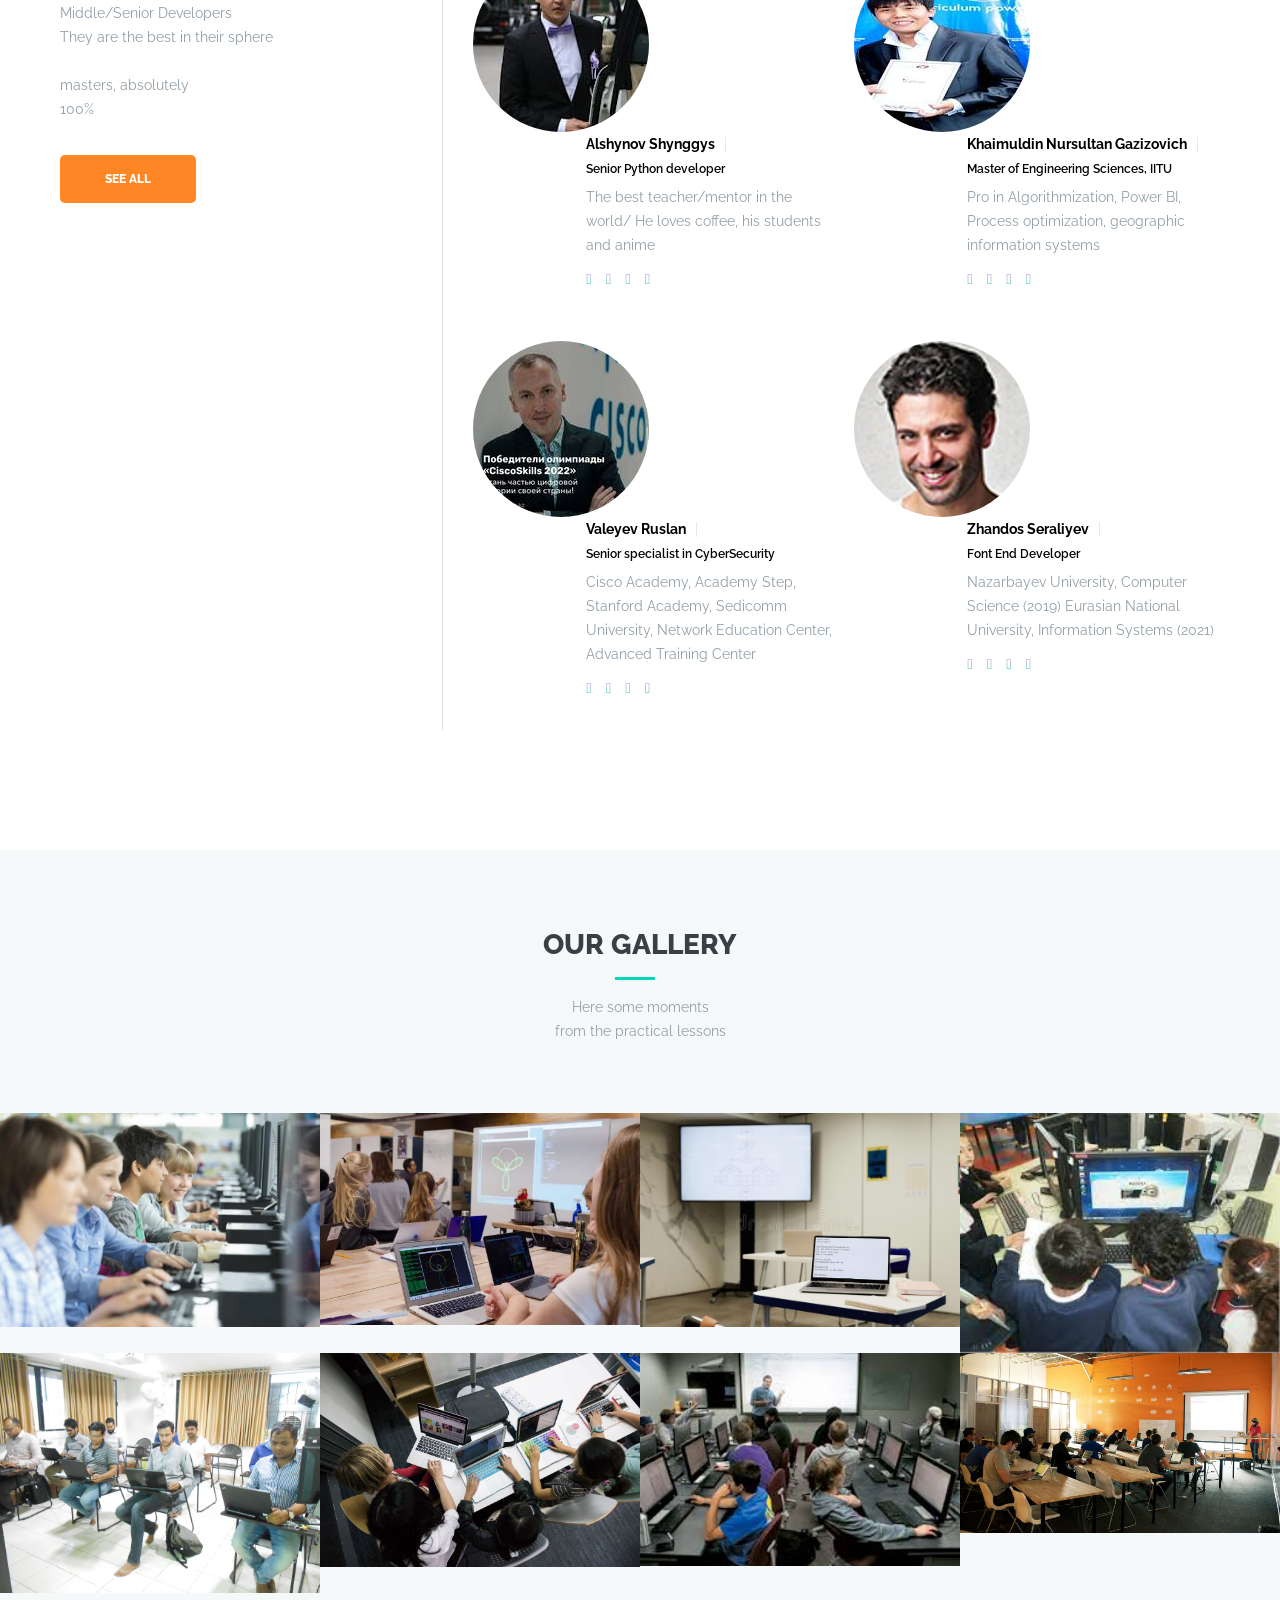
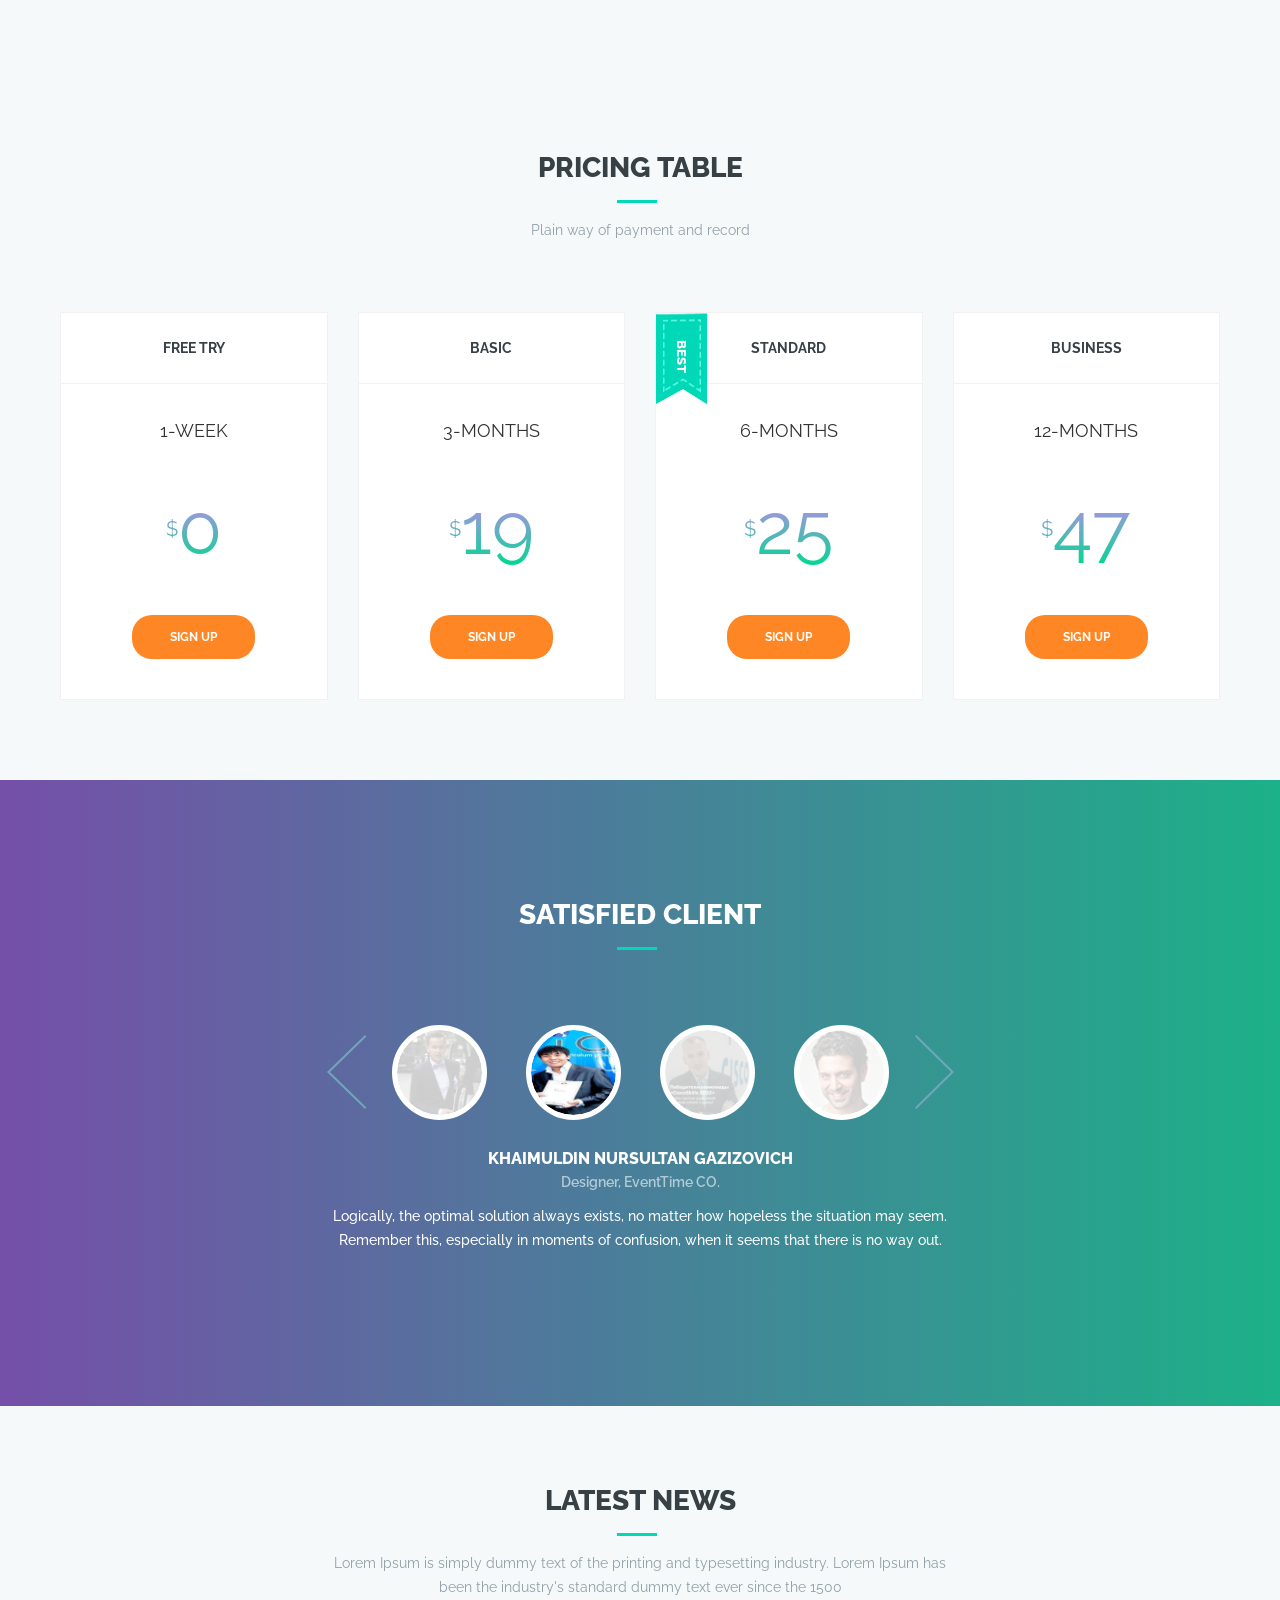
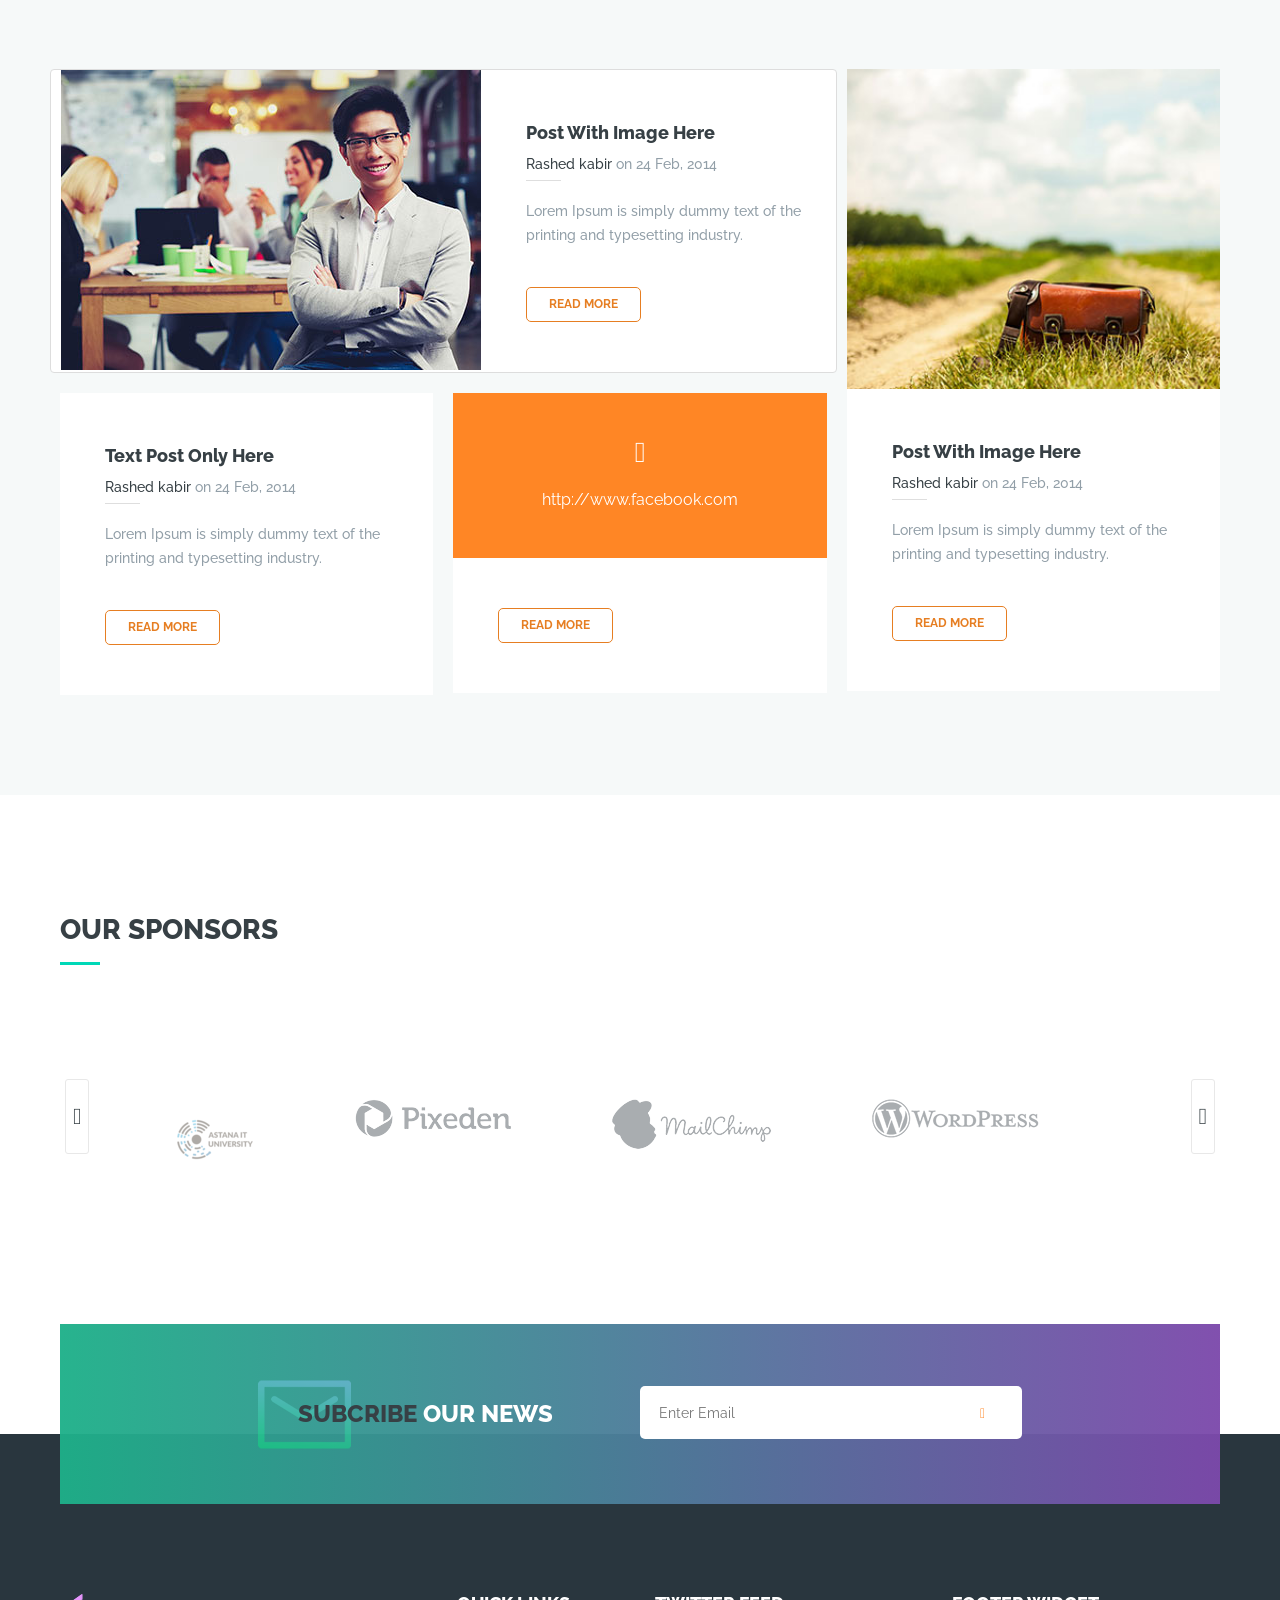
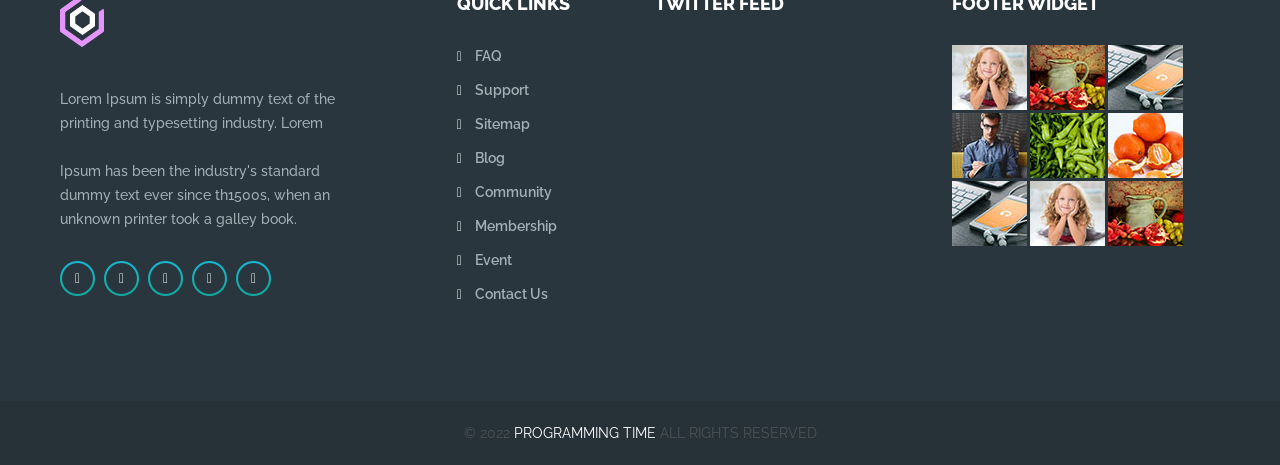
==== commit 487e2488: "changes1" ====
--- a/Final/event_time/index.html
+++ b/Final/event_time/index.html
@@ -717,31 +717,31 @@
 				<div class="col-lg-12 text-center">
 					<ul class="testimonial-slide">
 						<li class="slide">
-							<h3>Rafifa Nodi</h3>
+							<h3>Alshynov Shynggys</h3>
 							<span>Designer, EventTime CO.</span>
 							
-							<p>Lorem Ipsum is simply dummy text of the printing and typesetting industry. Lorem Ipsum has been <br> the industry's standard dummy text ever since the 1500s, when an unknown printer took a galley of <br> type and scrambled it to make a type specimen book</p>
+							<p>The universe has a beginning, but there is no end. She is immortal. <br>The stars also have a beginning, but their heat leads them to death. They are mortal. <br>Those who were considered fools turn into great sages. There are many examples of this. We can say the last warning from God to those who still resist.</p>
 
 						</li>
 						<li class="slide">
-							<h3>Masum Rana</h3>
+							<h3>Khaimuldin Nursultan Gazizovich</h3>
 							<span>Designer, EventTime CO.</span>
 							
-							<p>Lorem Ipsum is simply dummy text of the printing and typesetting industry. Lorem Ipsum has been <br> the industry's standard dummy text ever since the 1500s, when an unknown printer took a galley of <br> type and scrambled it to make a type specimen book</p>
+							<p>Logically, the optimal solution always exists, no matter how hopeless the situation may seem. <br> Remember this, especially in moments of confusion, when it seems that there is no way out.</p>
 
 						</li>
 						<li class="slide">
-							<h3>Rashed Kabir</h3>
+							<h3>Valeyev Ruslan</h3>
 							<span>Designer, EventTime CO.</span>
 							
-							<p>Lorem Ipsum is simply dummy text of the printing and typesetting industry. Lorem Ipsum has been <br> the industry's standard dummy text ever since the 1500s, when an unknown printer took a galley of <br> type and scrambled it to make a type specimen book</p>
+							<p>Live in such a way that there is nothing to be ashamed of. <br>If something is dear to you, protect it, no matter how difficult, no matter how painful it is.<br> Don't give up, even if you have to risk your life. Defend with all your might! Never give up!</p>
 
 						</li>
 						<li class="slide">
-							<h3>Muhibbur Rashid</h3>
+							<h3>Zhandos Seraliyev</h3>
 							<span>CEO, EventTime CO.</span>
 							
-							<p>Lorem Ipsum is simply dummy text of the printing and typesetting industry. Lorem Ipsum has been <br> the industry's standard dummy text ever since the 1500s, when an unknown printer took a galley of <br> type and scrambled it to make a type specimen book</p>
+							<p>Death is not the opposite of life, it is only part of the same process. </p>
 
 						</li>
 					</ul>
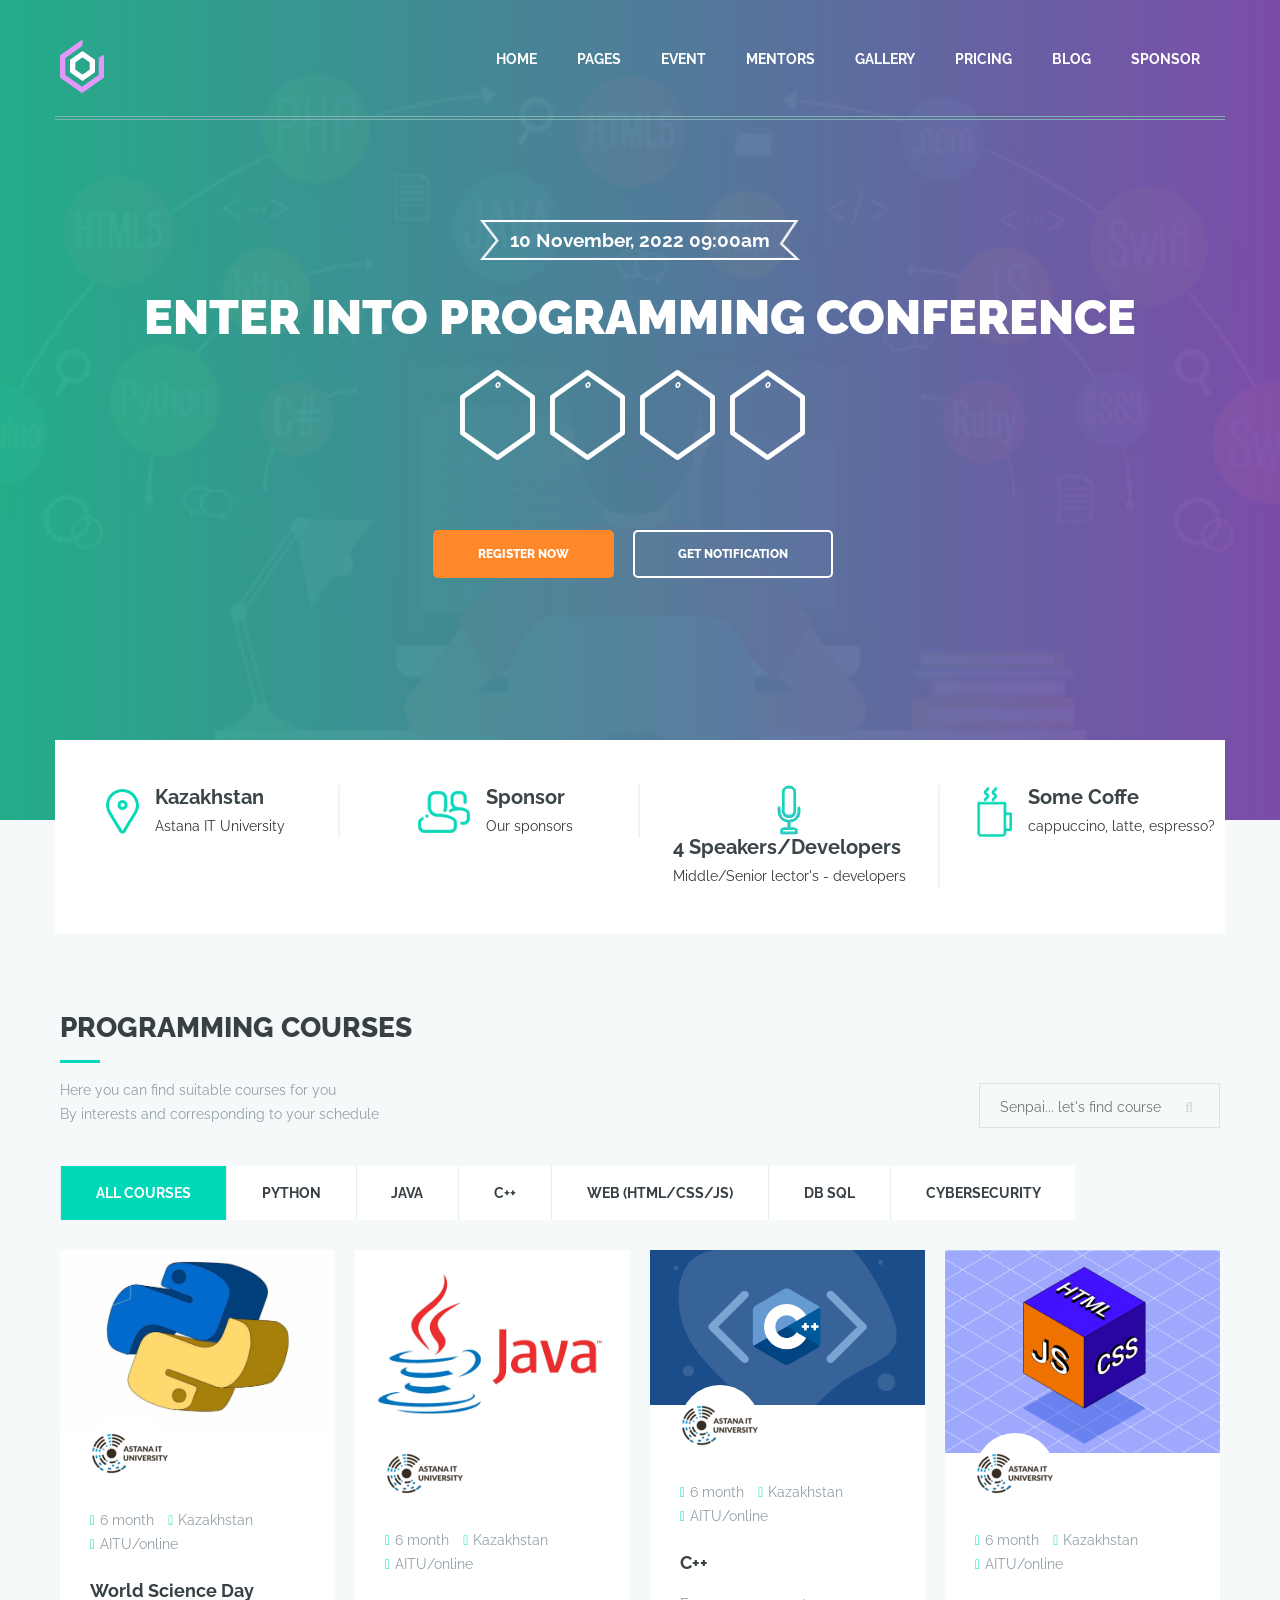
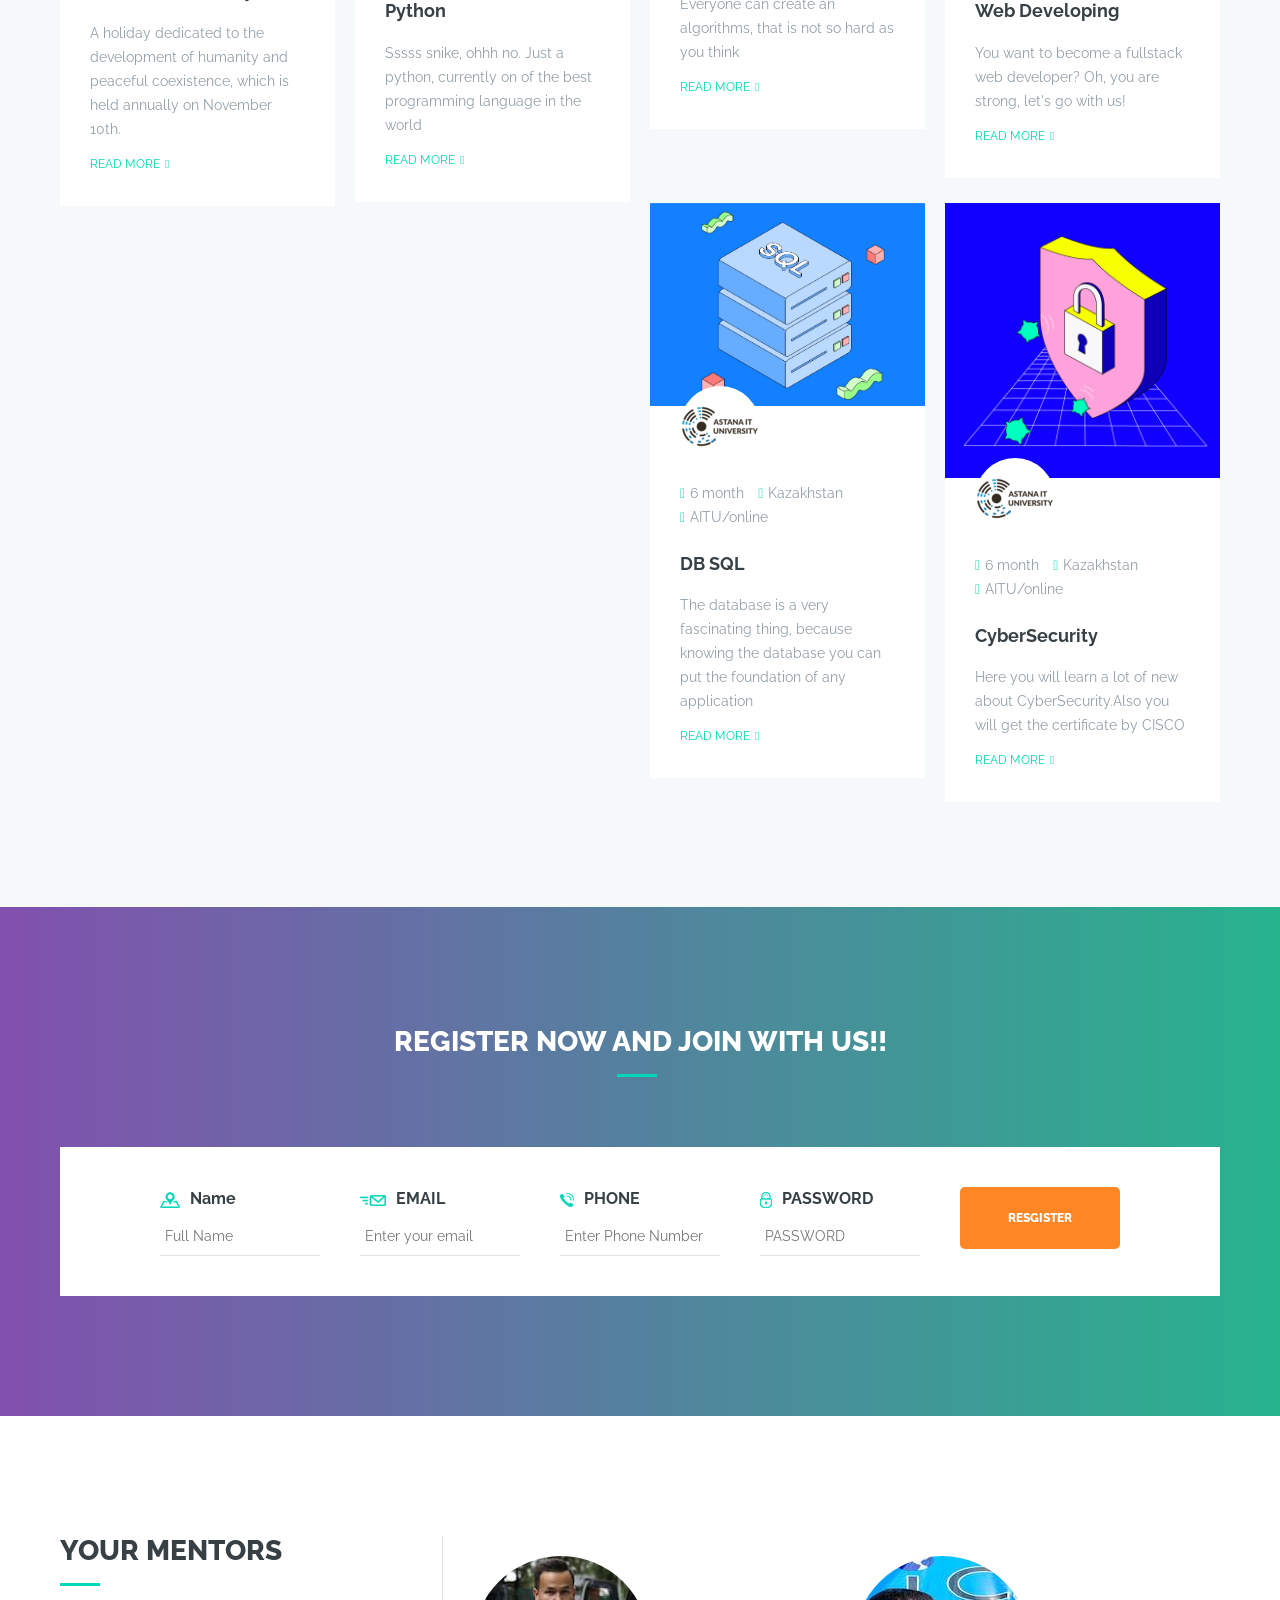
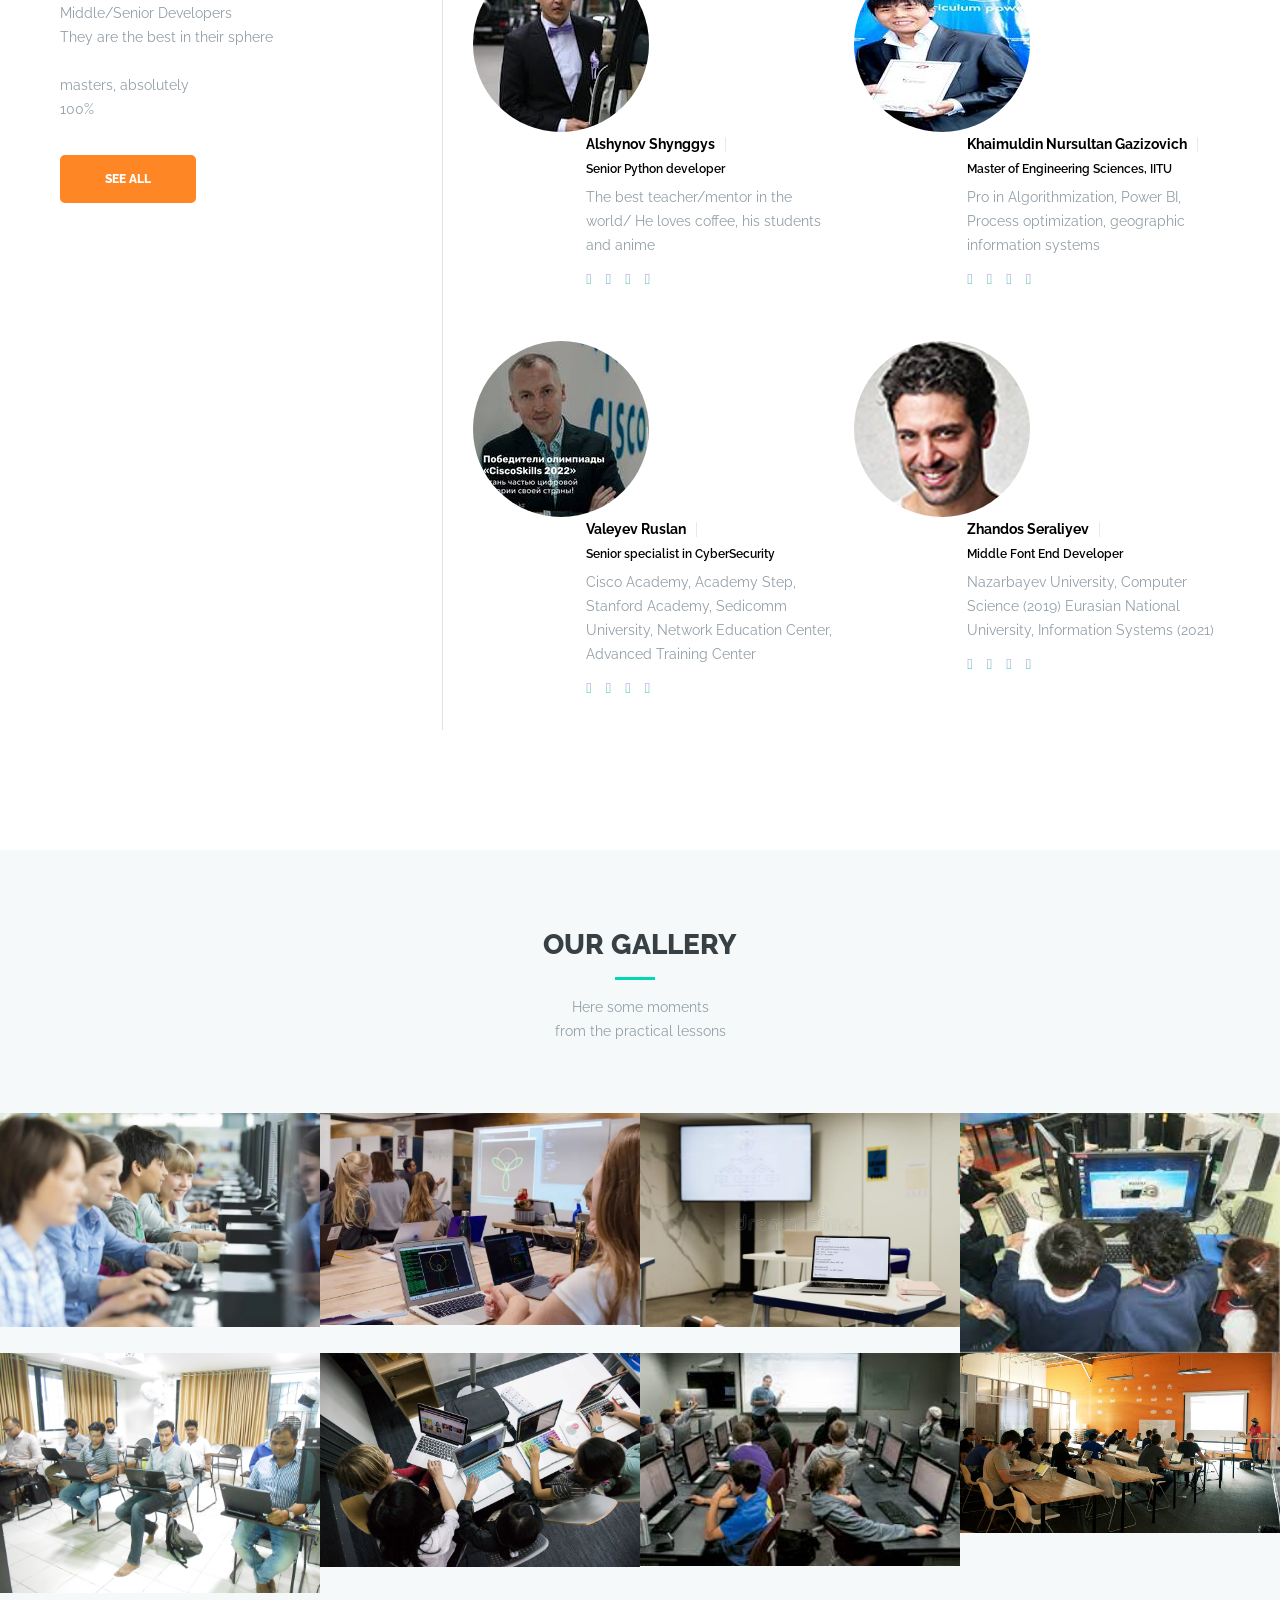
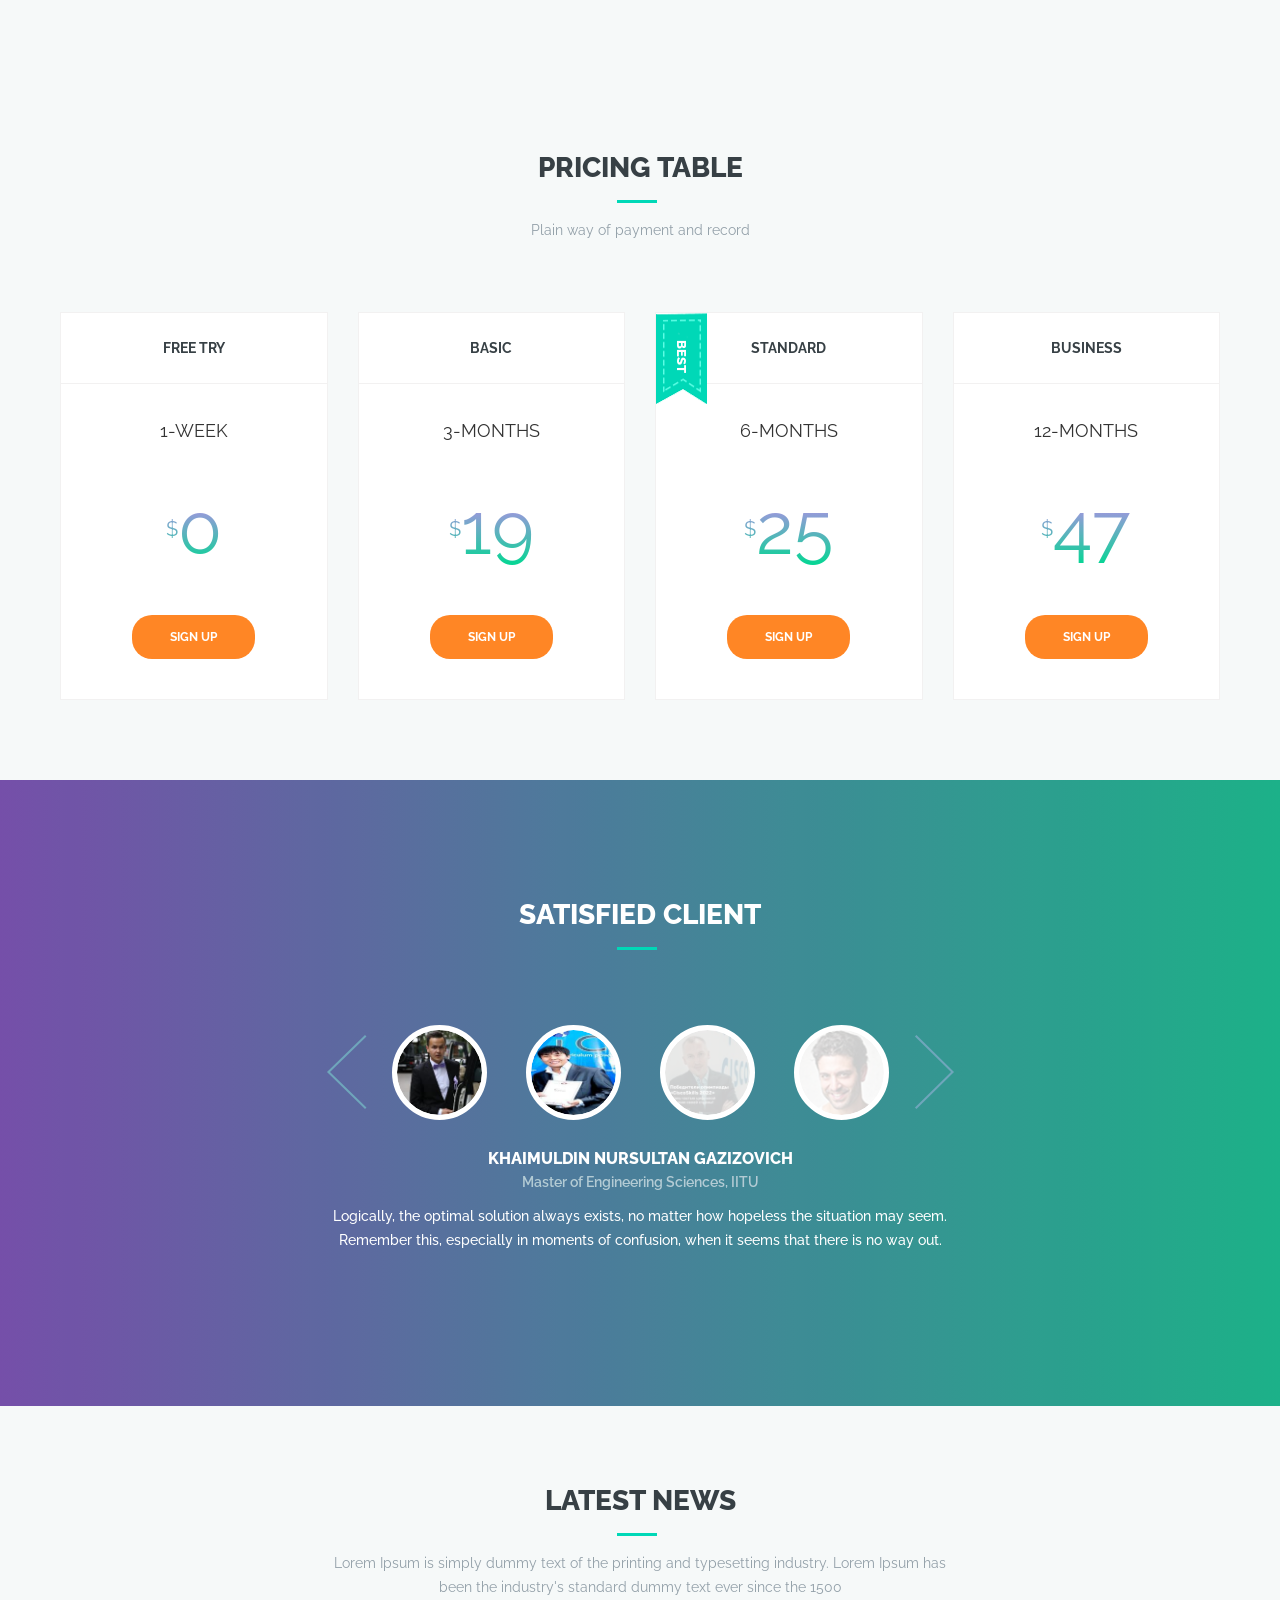
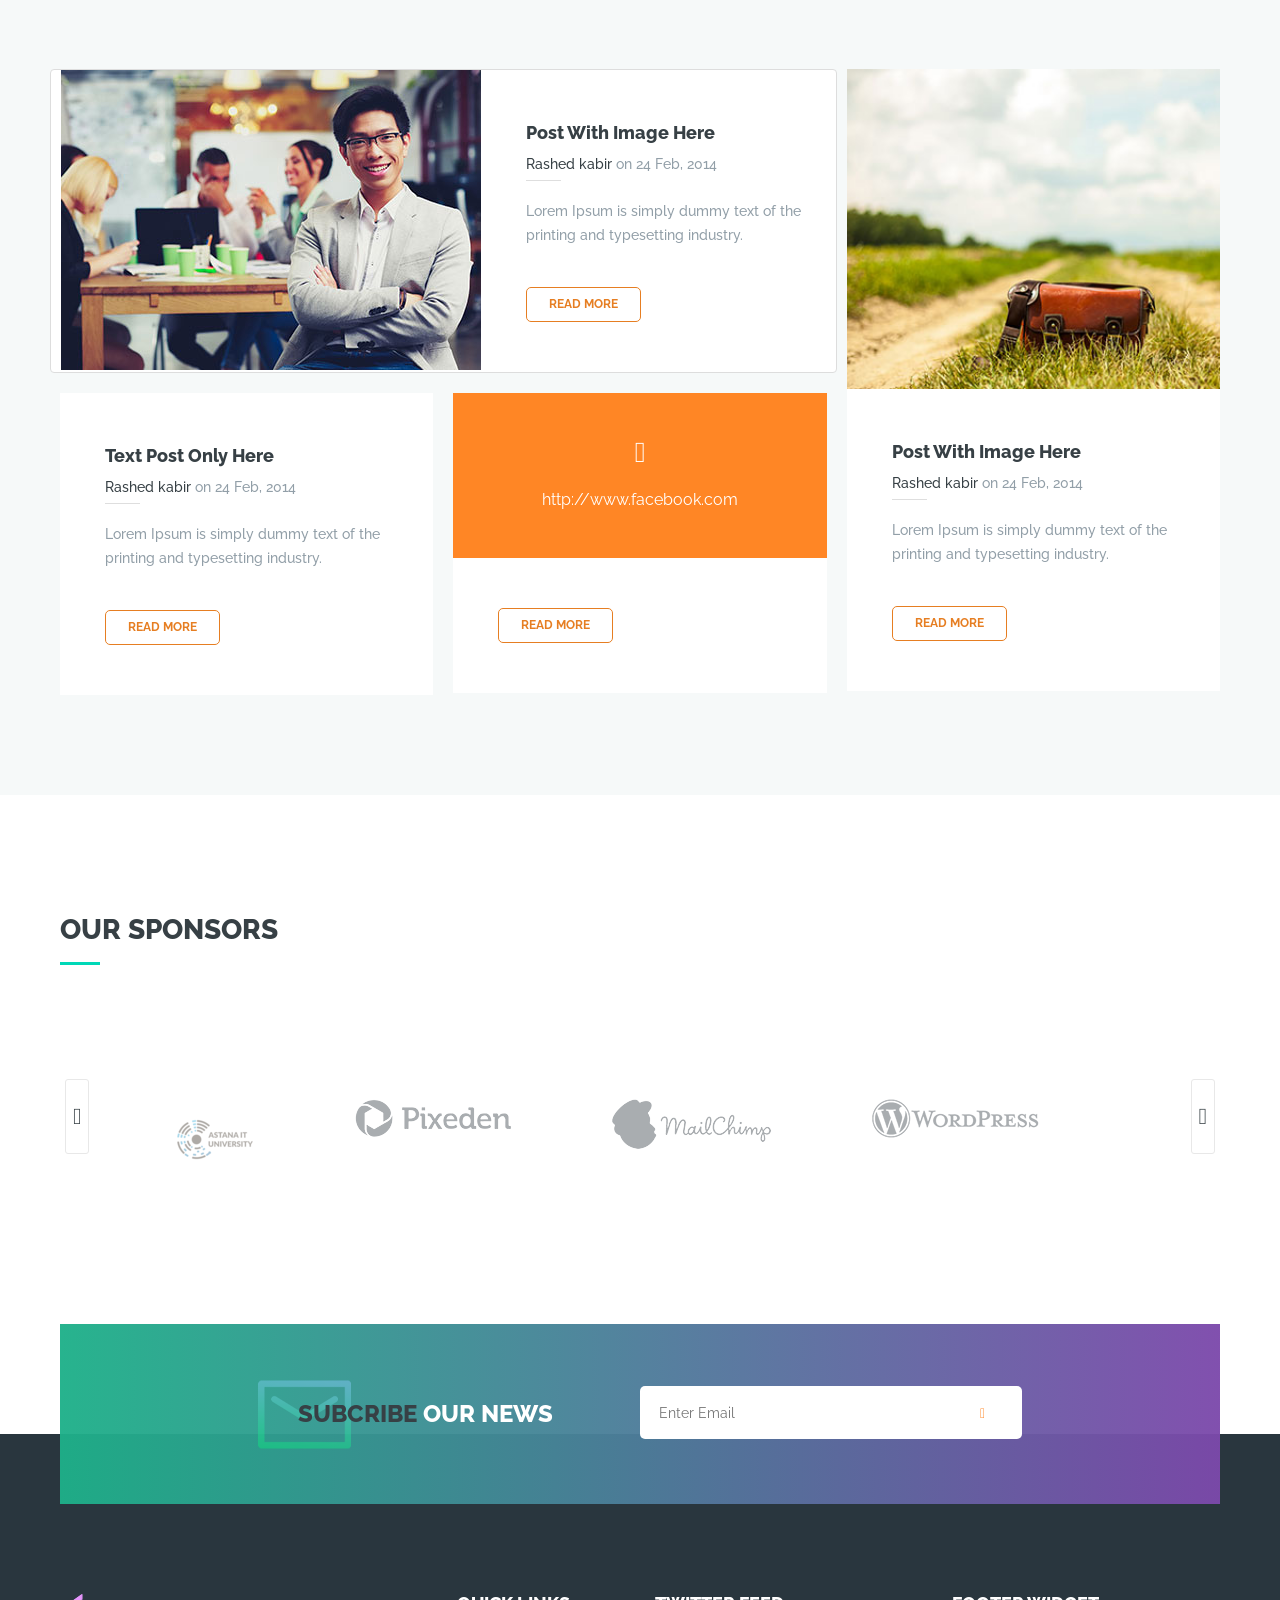
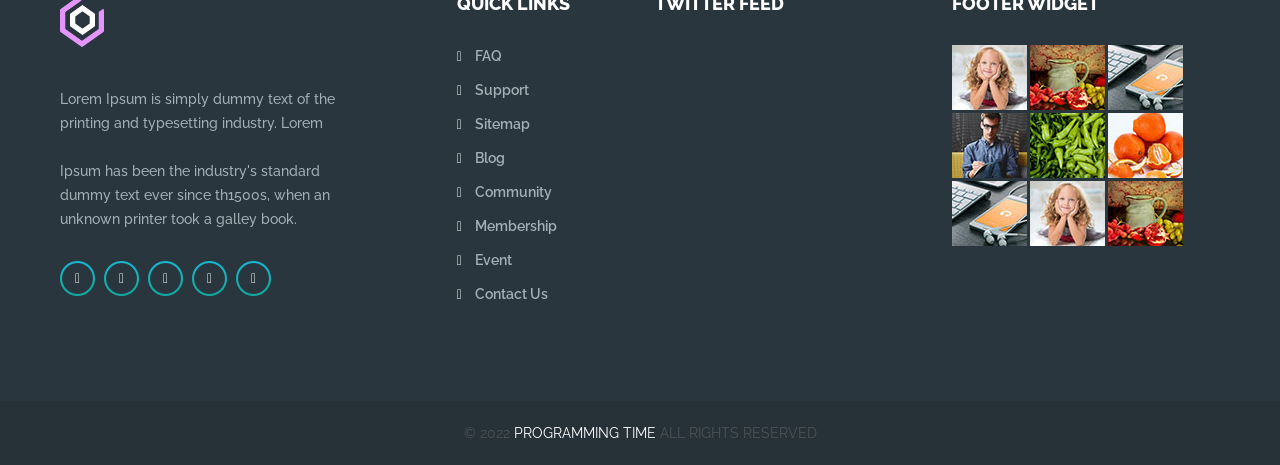
==== commit 5a2c28d3: "changes1" ====
--- a/Final/event_time/index.html
+++ b/Final/event_time/index.html
@@ -551,7 +551,7 @@
 						<div class="info">
 							<ul class="speaker-meta">
 								<li><span>Zhandos Seraliyev</span></li>
-								<li><span class="position">Font End Developer</span></li>
+								<li><span class="position">Middle Font End Developer</span></li>
 							</ul>
 							<p>Nazarbayev University, Computer Science (2019) Eurasian National University, Information Systems (2021)</p>
 							<ul class="social">
@@ -718,28 +718,28 @@
 					<ul class="testimonial-slide">
 						<li class="slide">
 							<h3>Alshynov Shynggys</h3>
-							<span>Designer, EventTime CO.</span>
+							<span>Senior Python developer</span>
 							
 							<p>The universe has a beginning, but there is no end. She is immortal. <br>The stars also have a beginning, but their heat leads them to death. They are mortal. <br>Those who were considered fools turn into great sages. There are many examples of this. We can say the last warning from God to those who still resist.</p>
 
 						</li>
 						<li class="slide">
 							<h3>Khaimuldin Nursultan Gazizovich</h3>
-							<span>Designer, EventTime CO.</span>
+							<span>Master of Engineering Sciences, IITU</span>
 							
 							<p>Logically, the optimal solution always exists, no matter how hopeless the situation may seem. <br> Remember this, especially in moments of confusion, when it seems that there is no way out.</p>
 
 						</li>
 						<li class="slide">
 							<h3>Valeyev Ruslan</h3>
-							<span>Designer, EventTime CO.</span>
+							<span>Senior specialist in CyberSecurity</span>
 							
 							<p>Live in such a way that there is nothing to be ashamed of. <br>If something is dear to you, protect it, no matter how difficult, no matter how painful it is.<br> Don't give up, even if you have to risk your life. Defend with all your might! Never give up!</p>
 
 						</li>
 						<li class="slide">
 							<h3>Zhandos Seraliyev</h3>
-							<span>CEO, EventTime CO.</span>
+							<span>Middle Font End Developer</span>
 							
 							<p>Death is not the opposite of life, it is only part of the same process. </p>
 
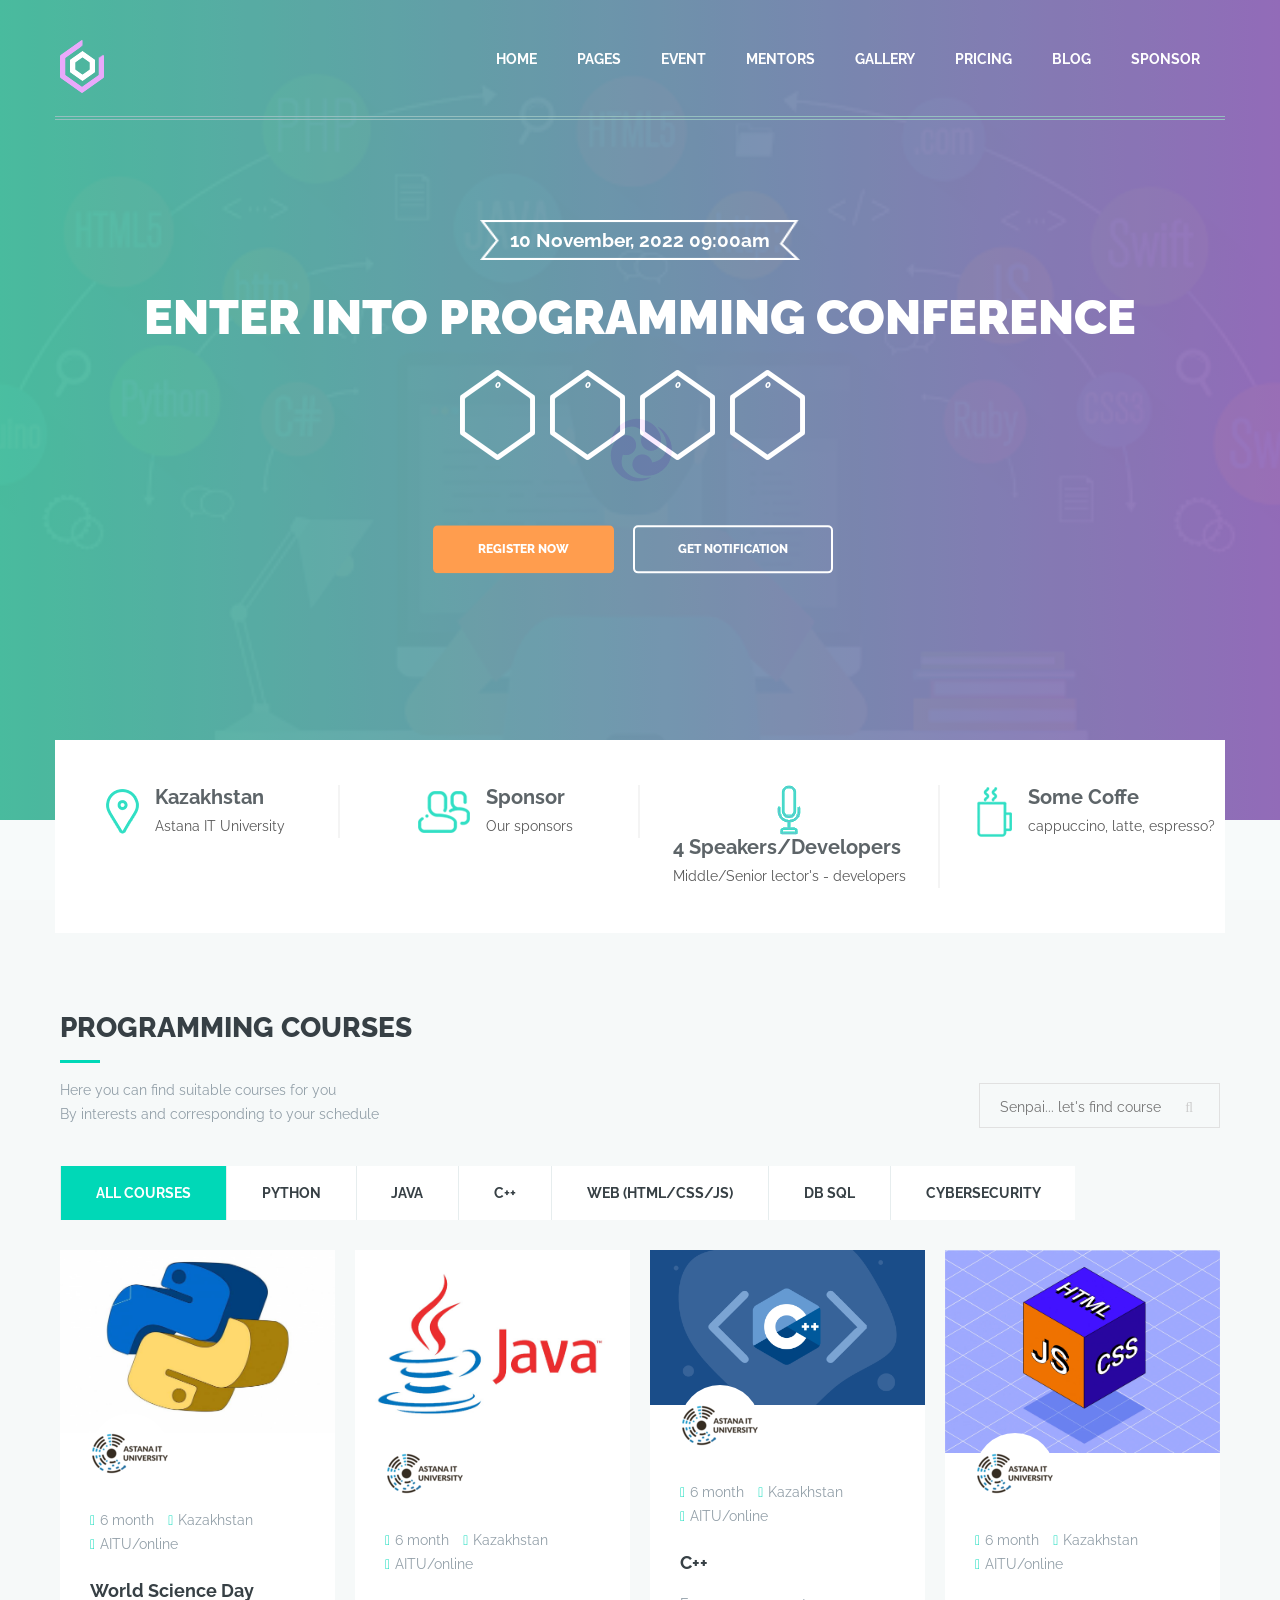
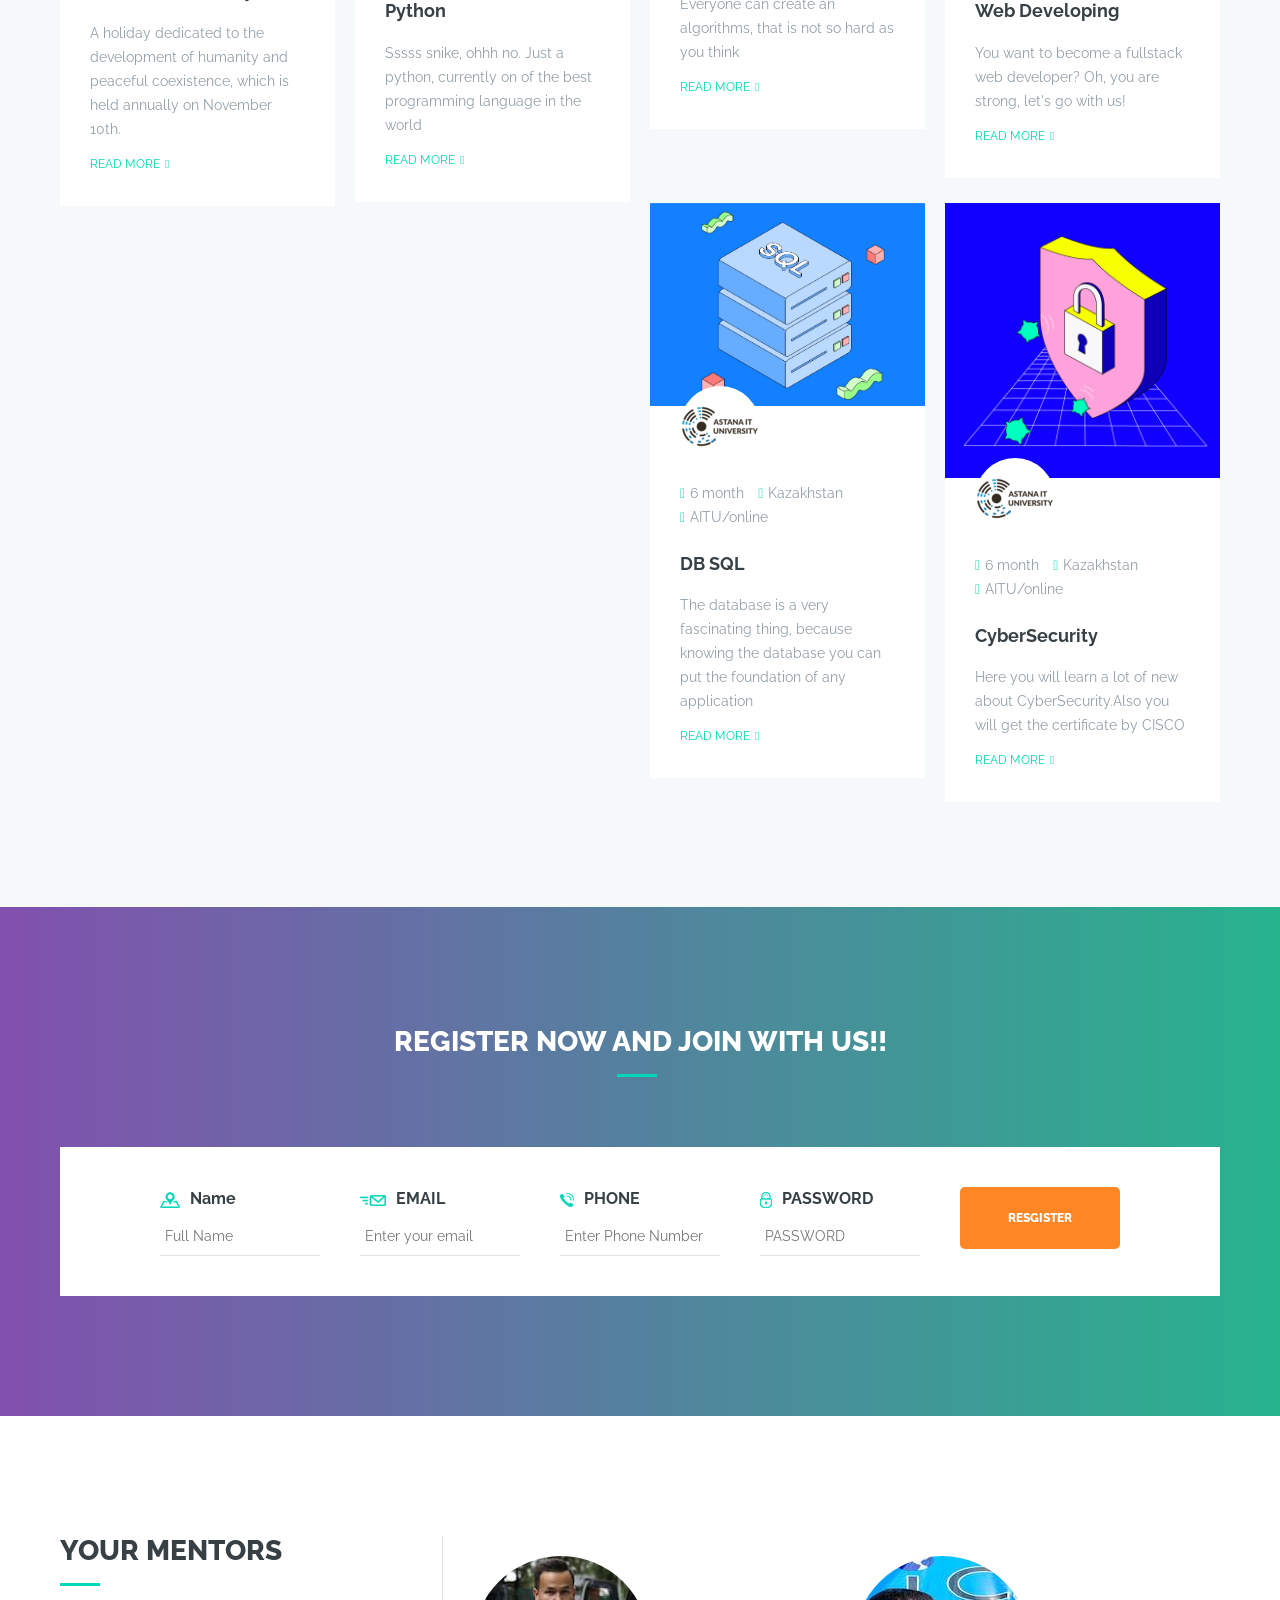
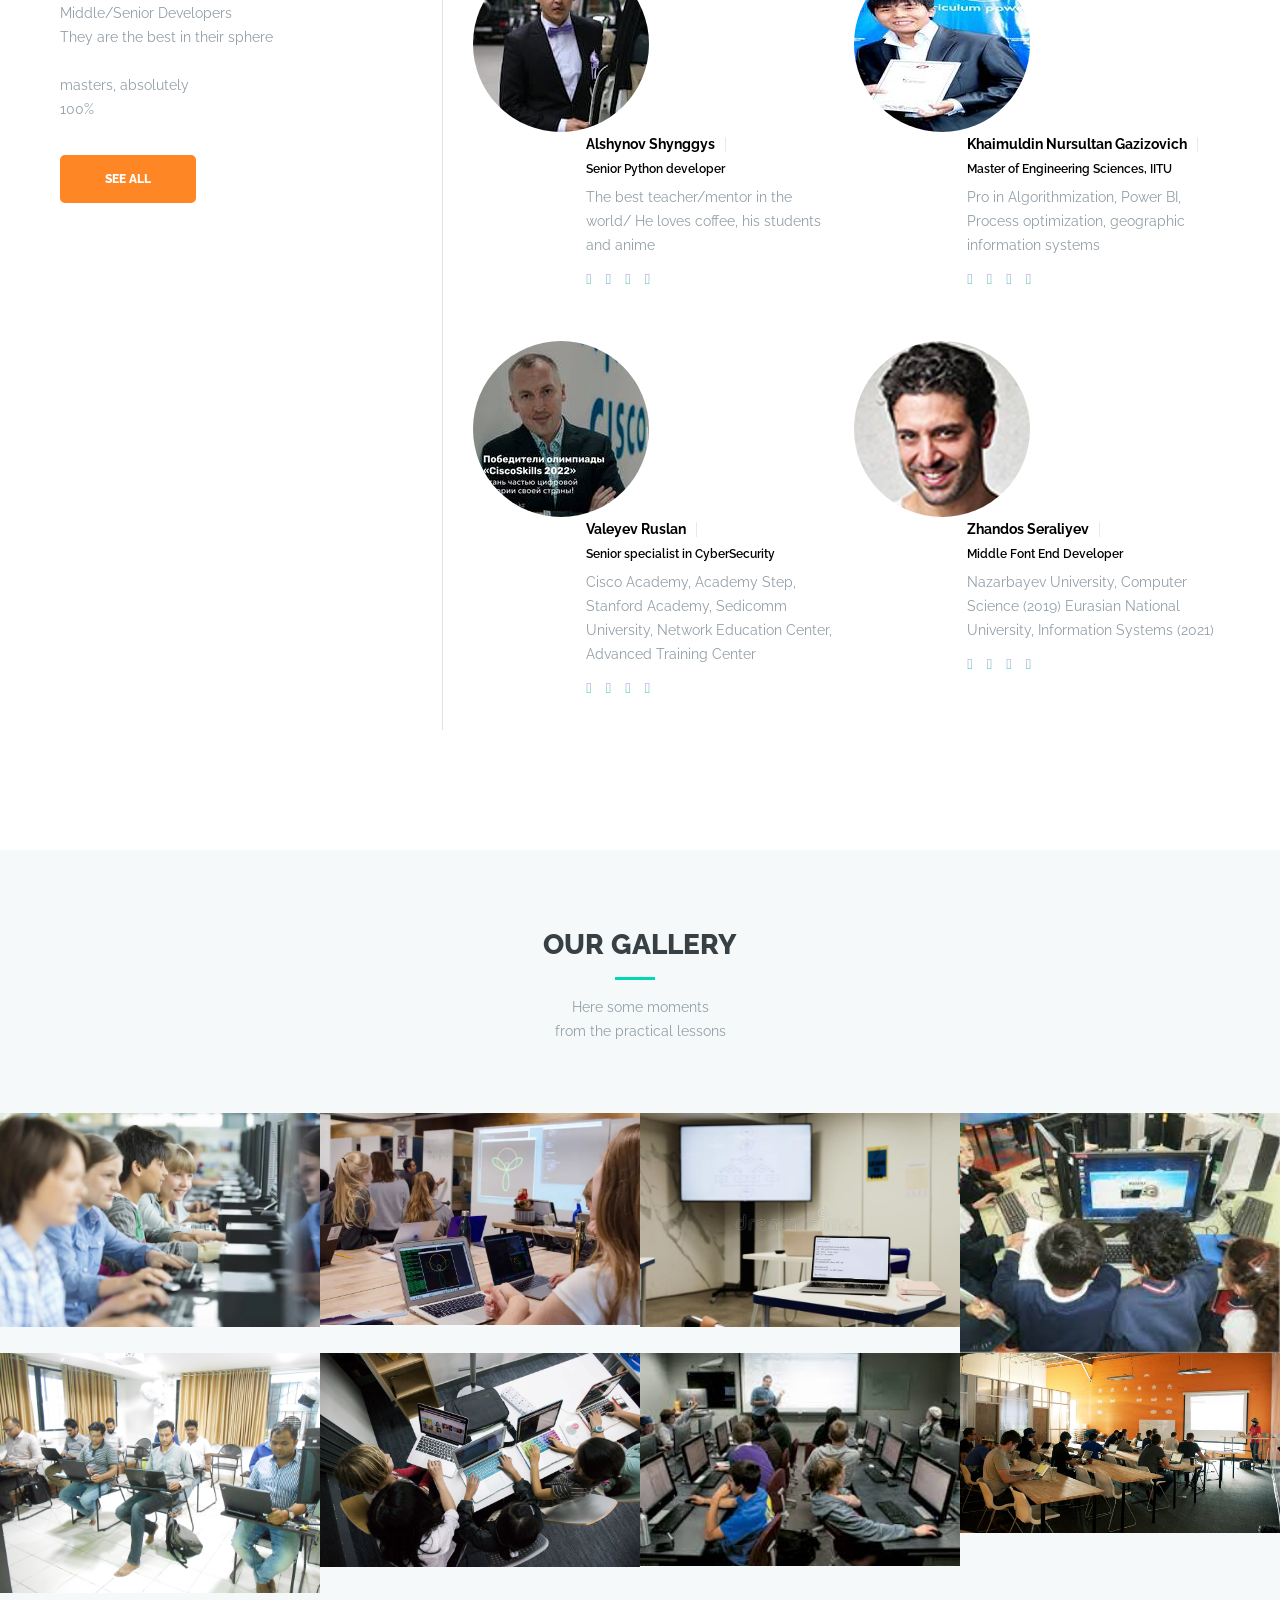
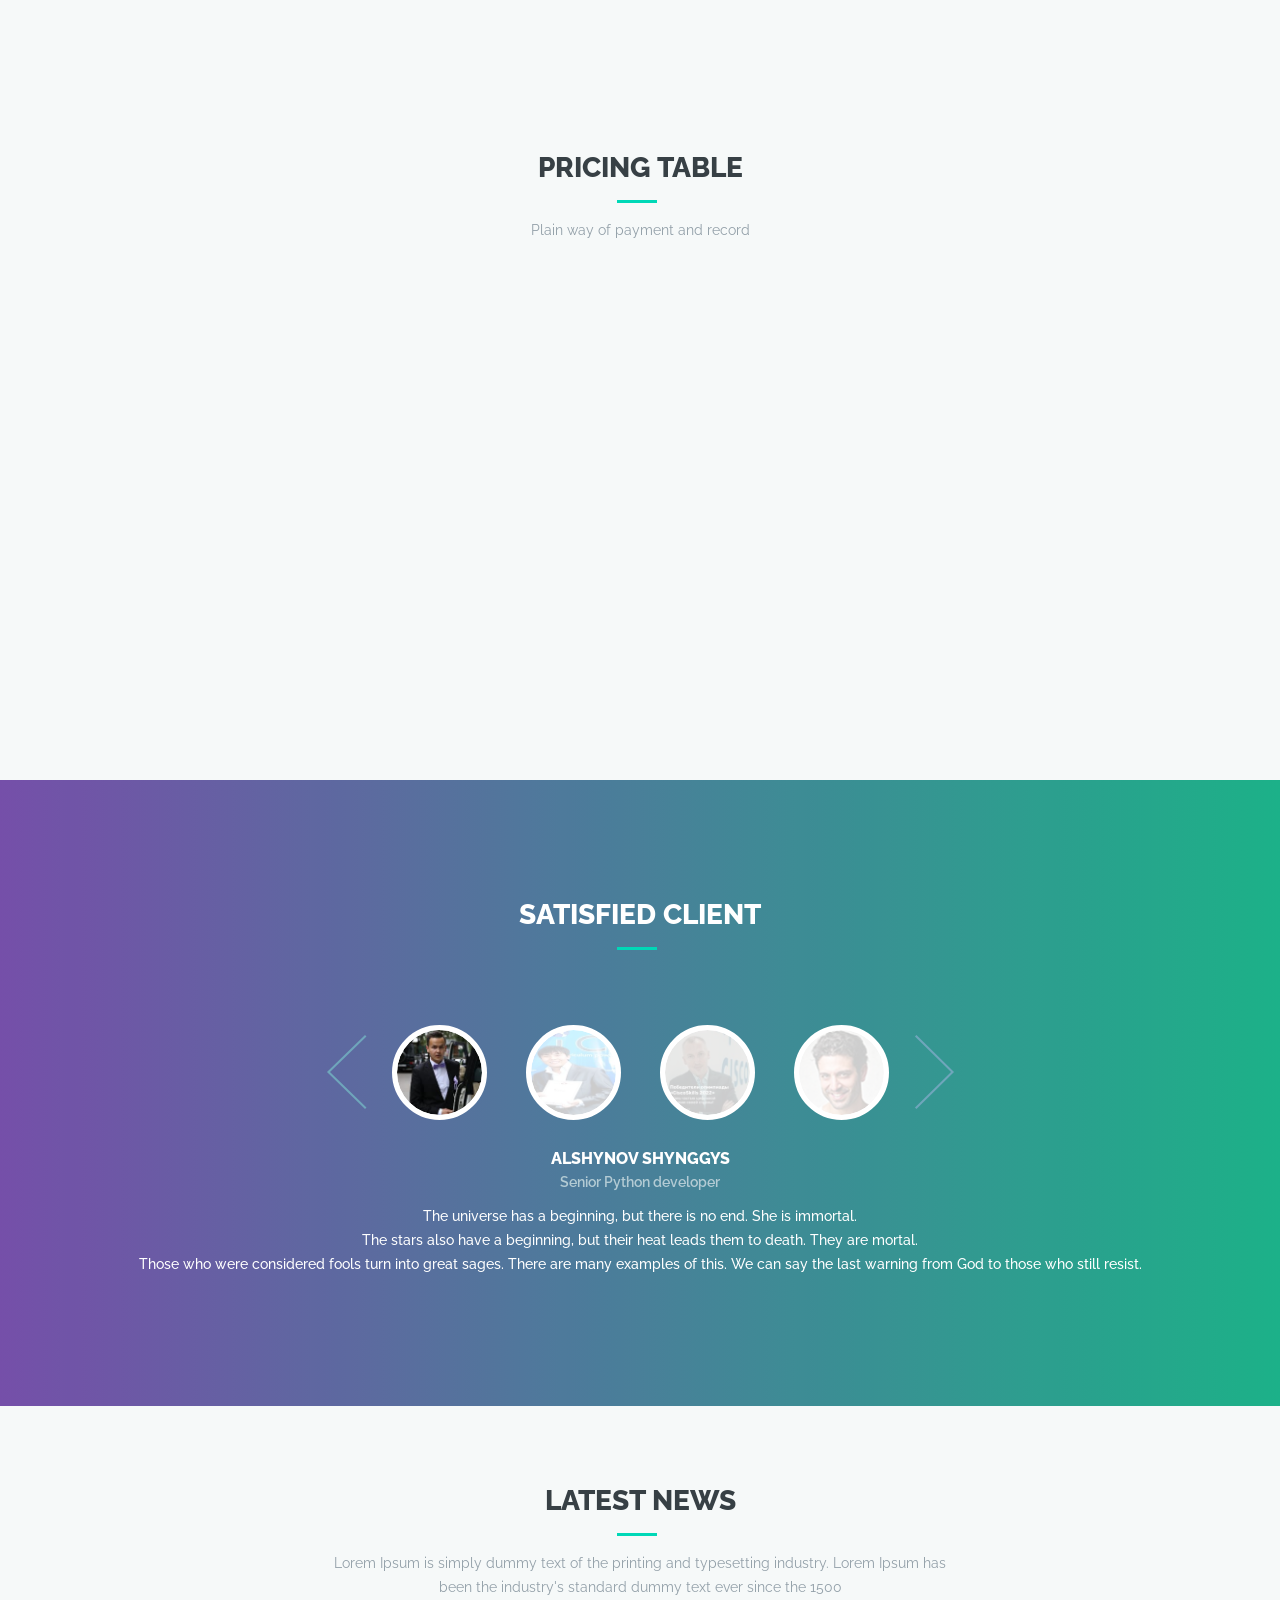
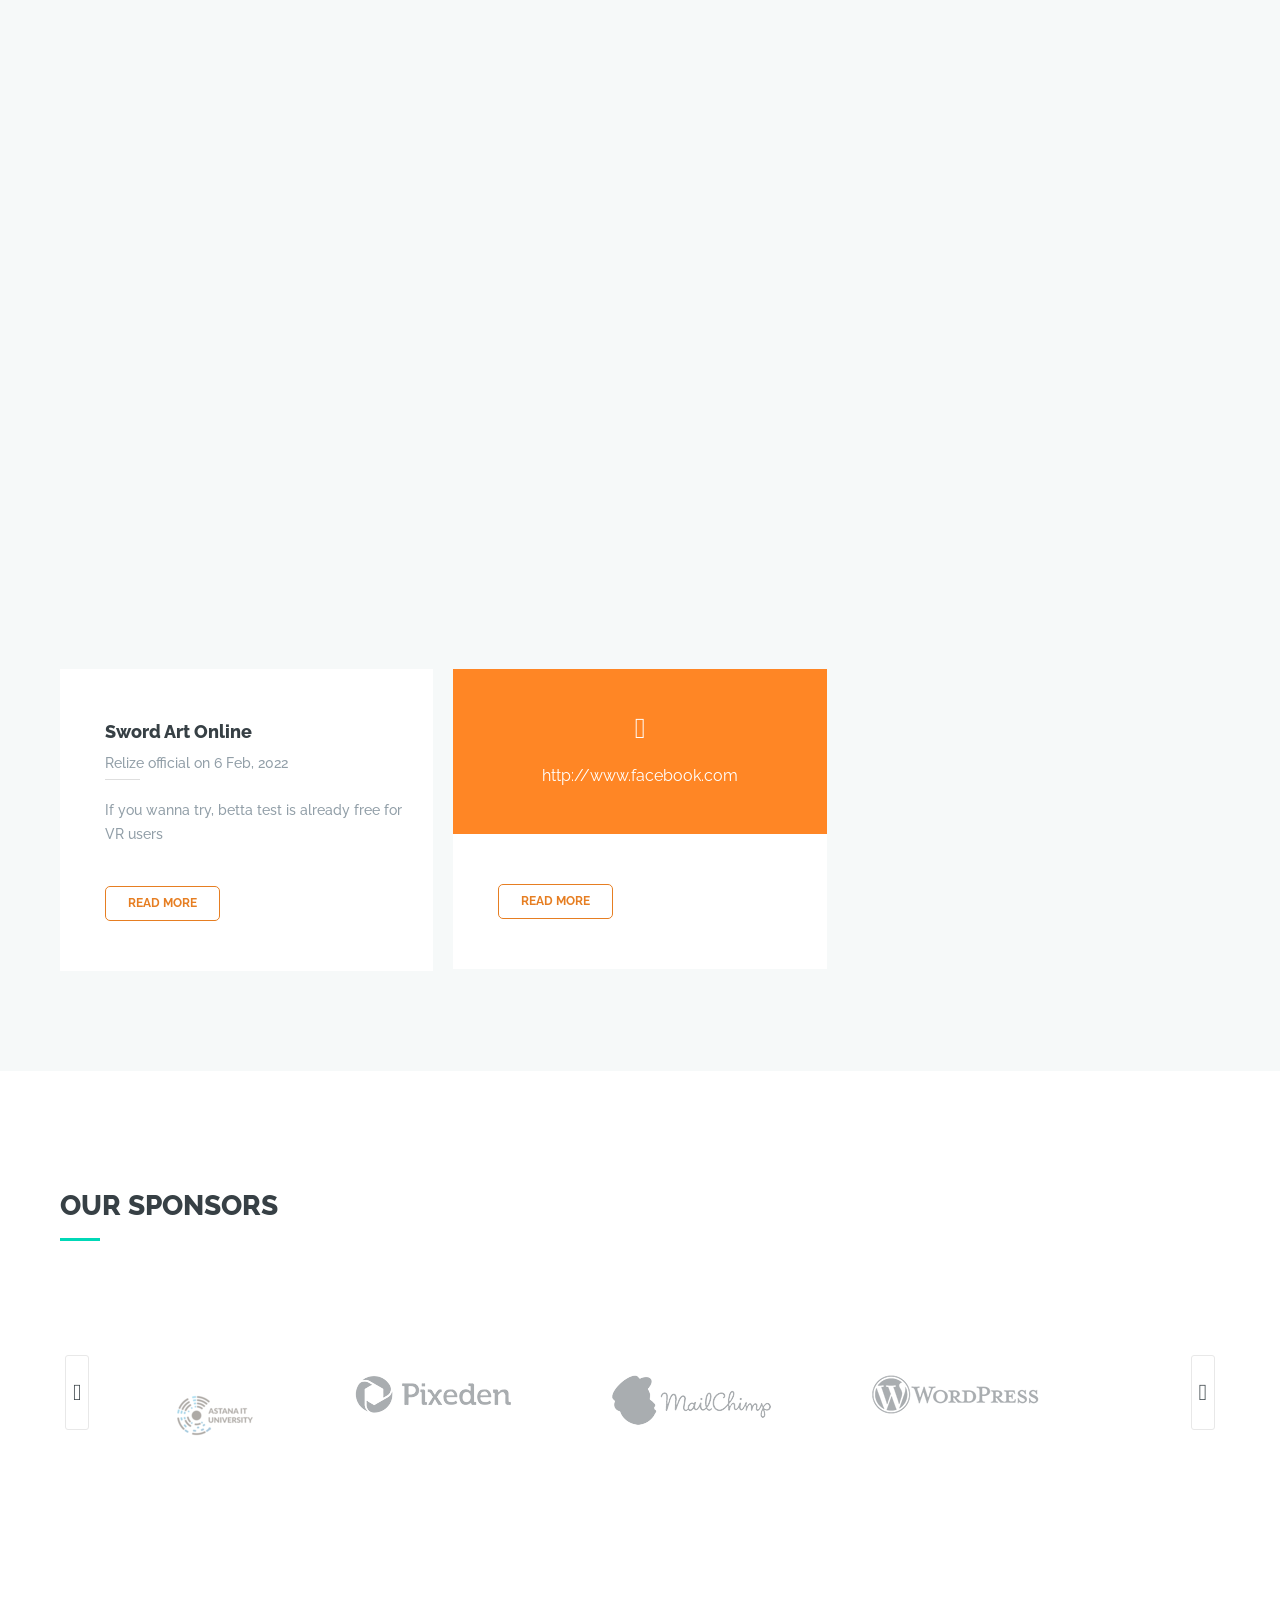
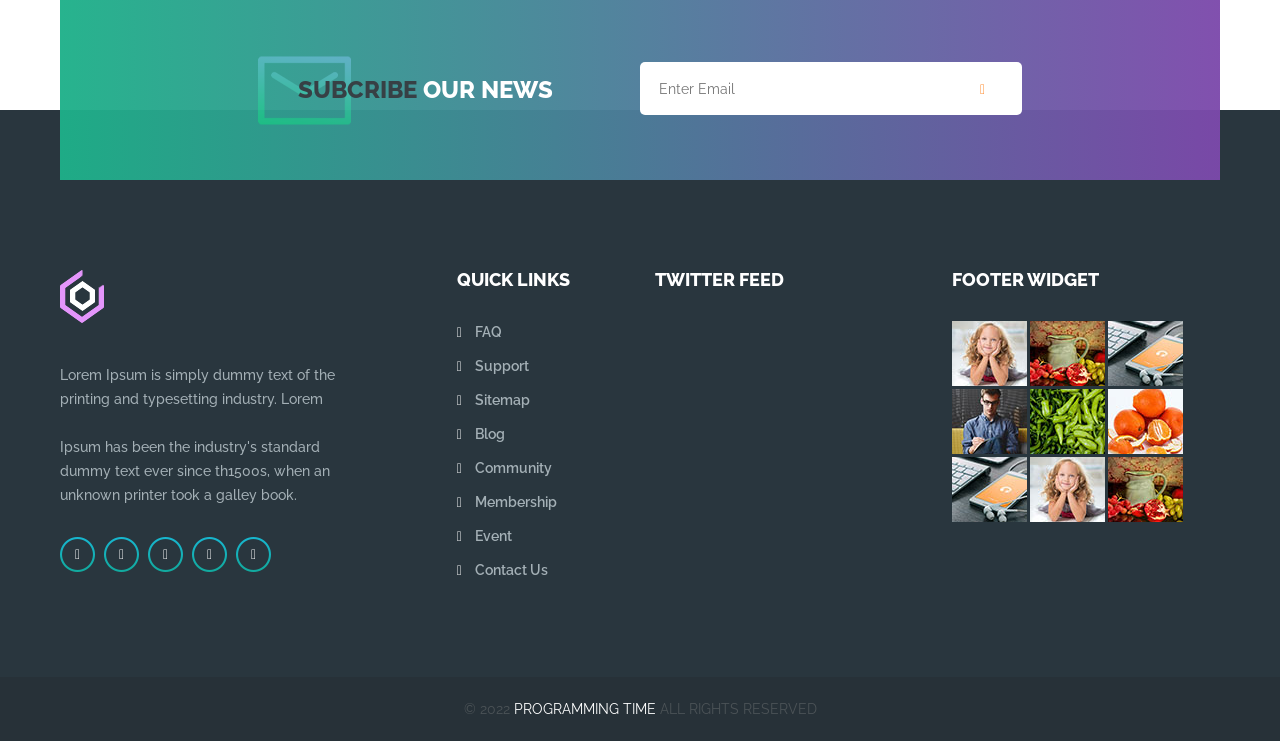
==== commit 64c26673: "changes1" ====
--- a/Final/event_time/index.html
+++ b/Final/event_time/index.html
@@ -773,8 +773,8 @@
 							</div>
 							<div class="content pull-left">
 								<h3>Post with Image Here</h3>
-								<p class="meta"><a href="#">Rashed kabir</a> on 24  Feb, 2014</p>
-								<p>Lorem Ipsum is simply dummy text of the <br> printing and typesetting industry.</p>
+								<p class="meta"><a href="#">Python will kill everyone who didn't do final project</a> on 10 Nov, 2022</p>
+								<p>S1mple? No, Naruto</p>>
 								<a href="#" class="read-more hvr-bounce-to-right">read more</a>
 							</div>
 						</div>
@@ -782,9 +782,9 @@
 						<!-- .single-post -->
 						<div class="single-post col-lg-6 col-md-6 col-sm-6 wow fadeIn" data-wow-delay=".3s">
 							<div class="content">
-								<h3>Text Post Only Here</h3>
-								<p class="meta"><a href="#">Rashed kabir</a> on 24  Feb, 2014</p>
-								<p>Lorem Ipsum is simply dummy text of the <br> printing and typesetting industry.</p>
+								<h3>Sword Art Online</h3>
+								<p class="meta">Relize official<a href="#"></a> on 6  Feb, 2022</p>
+								<p>If you wanna try, betta test is already free for VR users</p>
 								<a href="#" class="read-more hvr-bounce-to-right">read more</a>
 							</div>
 						</div>
@@ -809,9 +809,9 @@
 							<img src="img/blog/2.jpg" alt="">
 						</div>
 						<div class="content">
-							<h3>Post with Image Here</h3>
-							<p class="meta"><a href="#">Rashed kabir</a> on 24  Feb, 2014</p>
-							<p>Lorem Ipsum is simply dummy text of the <br> printing and typesetting industry.</p>
+							<h3>Ilon Mask</h3>
+							<p class="meta"><a href="#">Will buy...</a> on 23 April, 2023</p>
+							<p>Barsum (Mars actually)</p>
 							<a href="#" class="read-more hvr-bounce-to-right">read more</a>
 						</div>
 					</div>
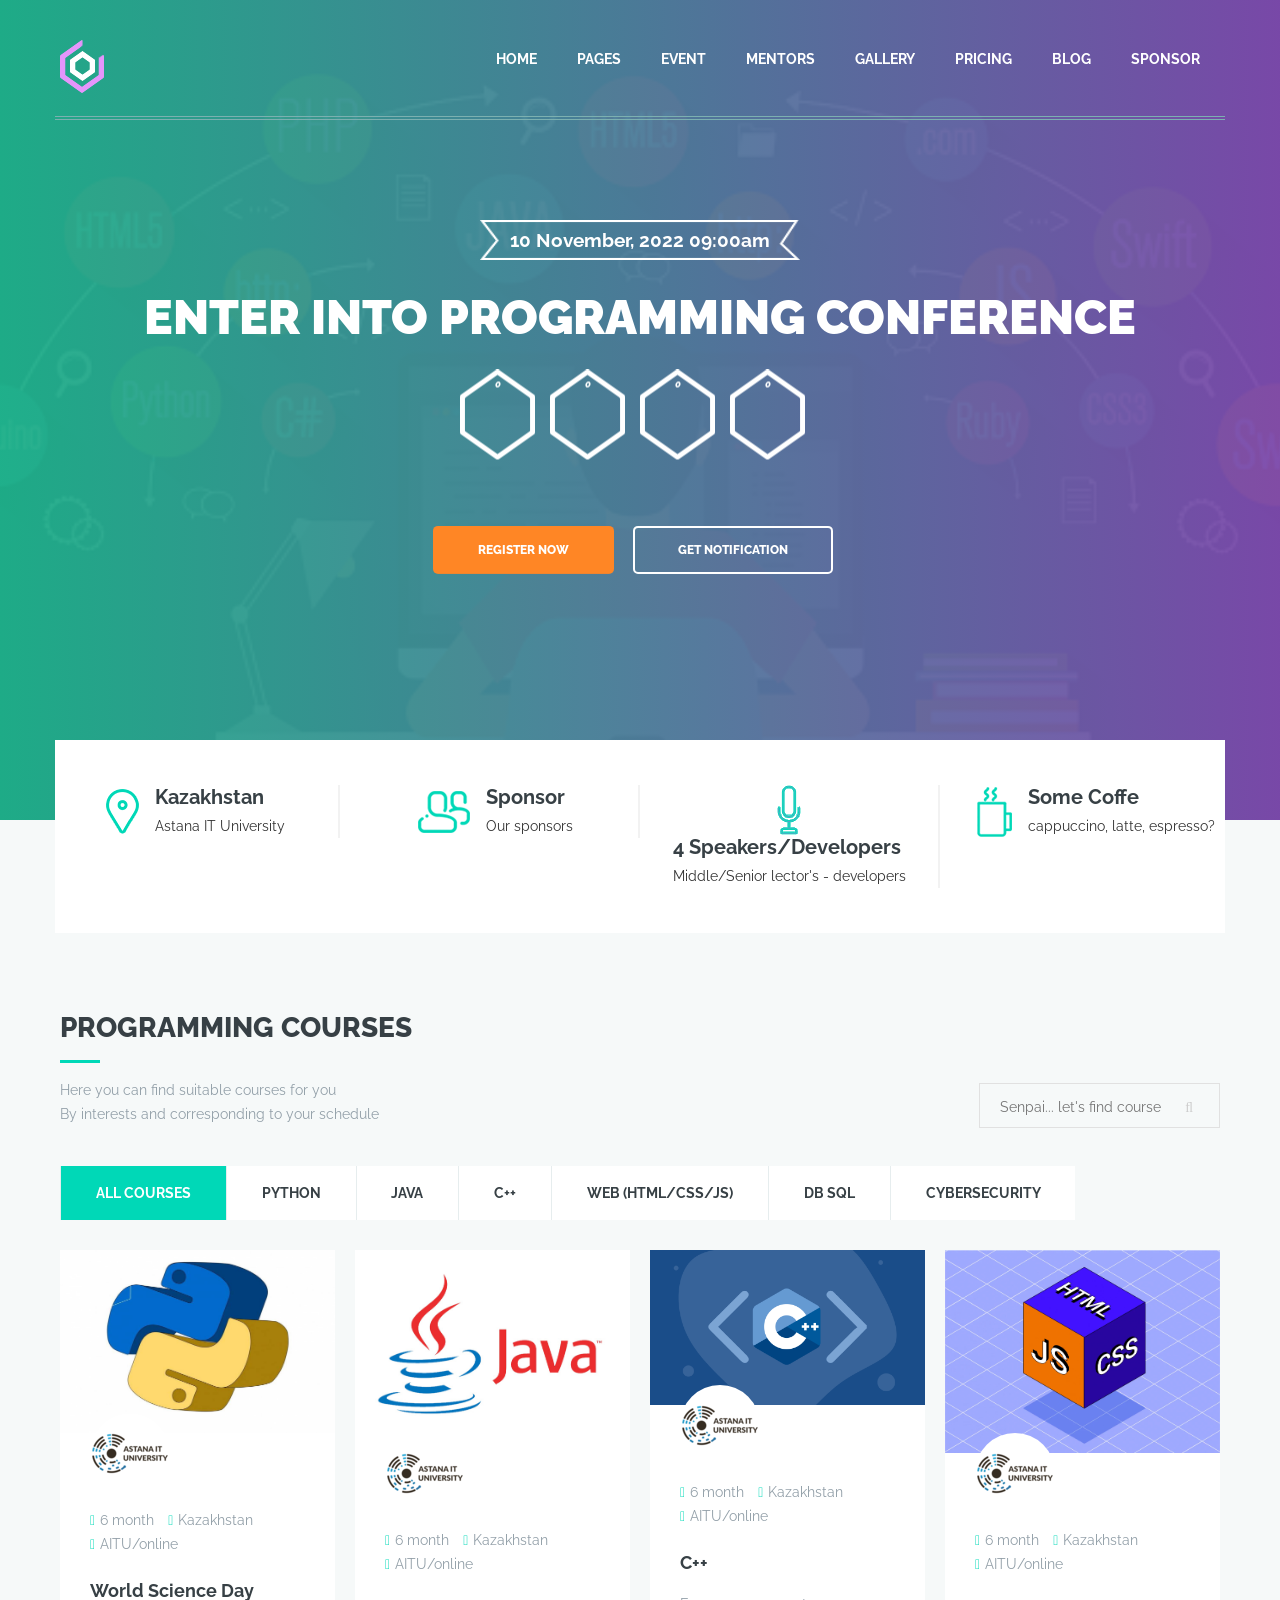
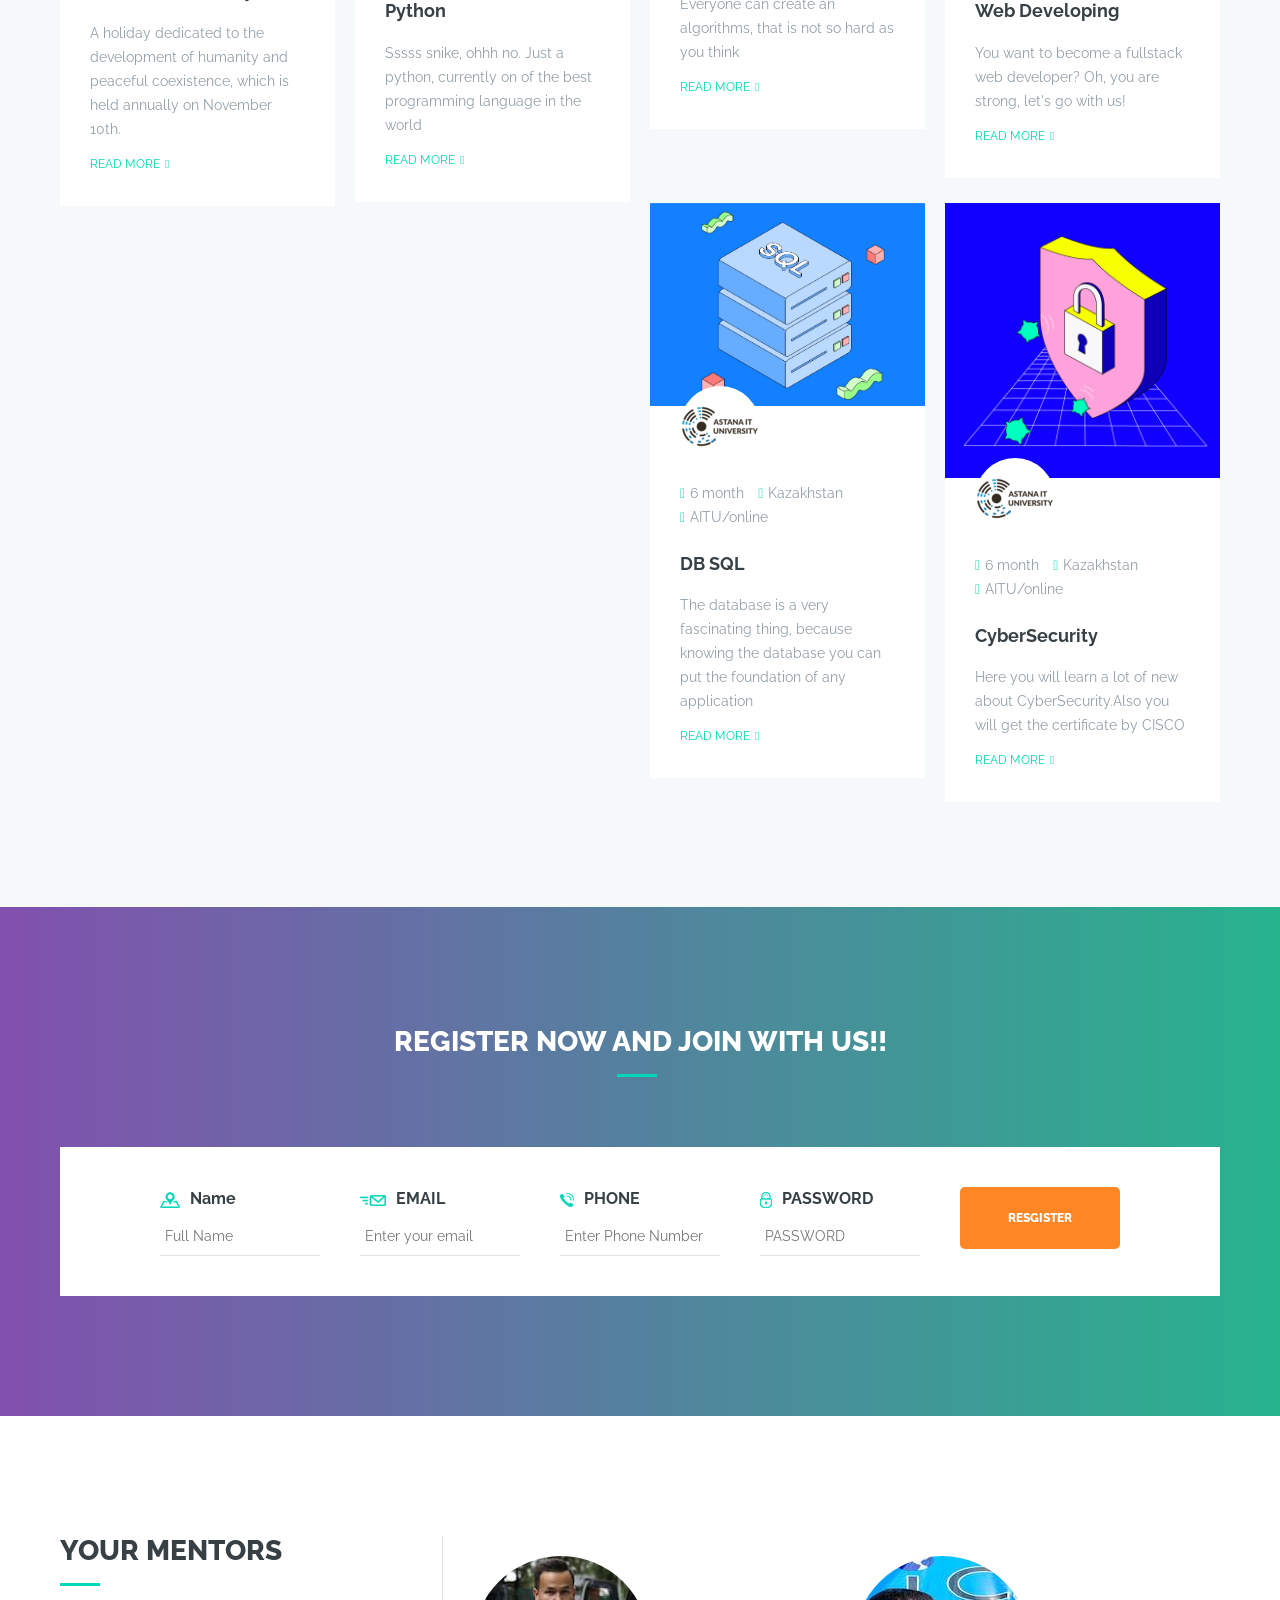
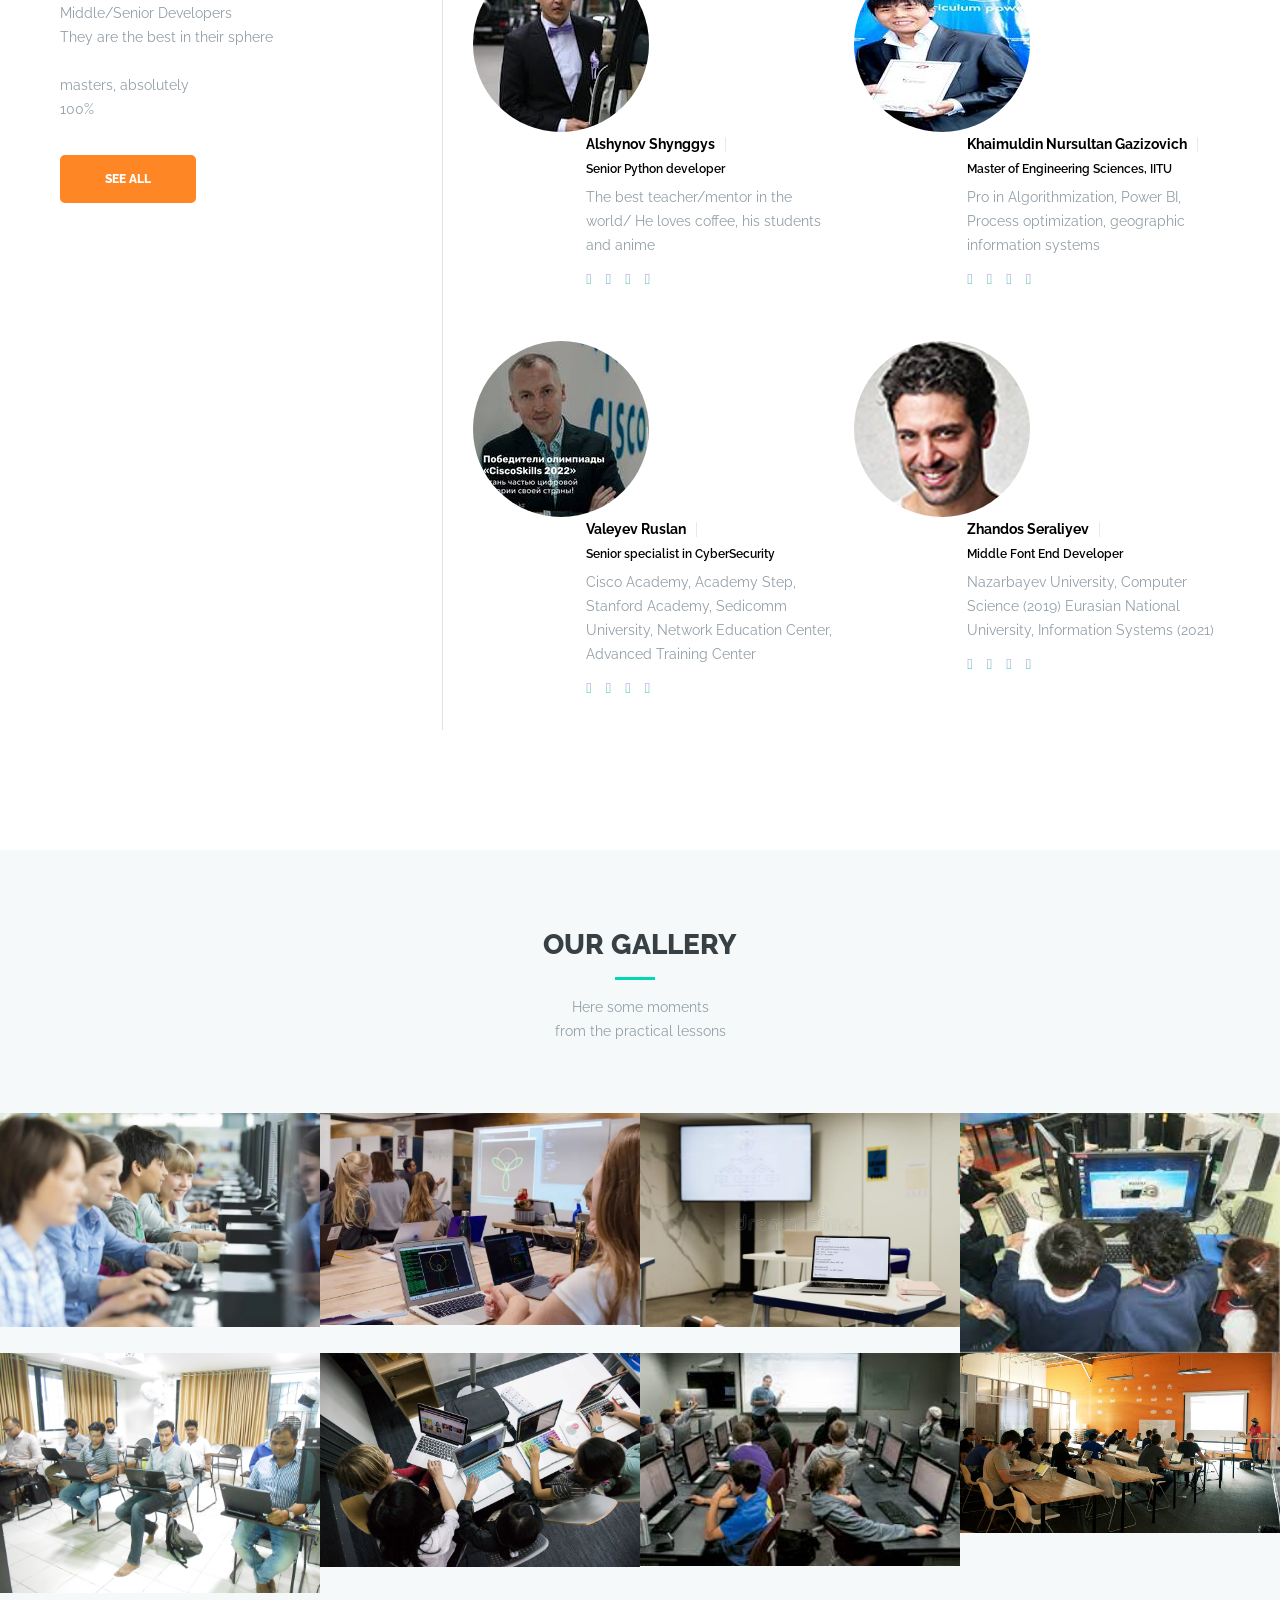
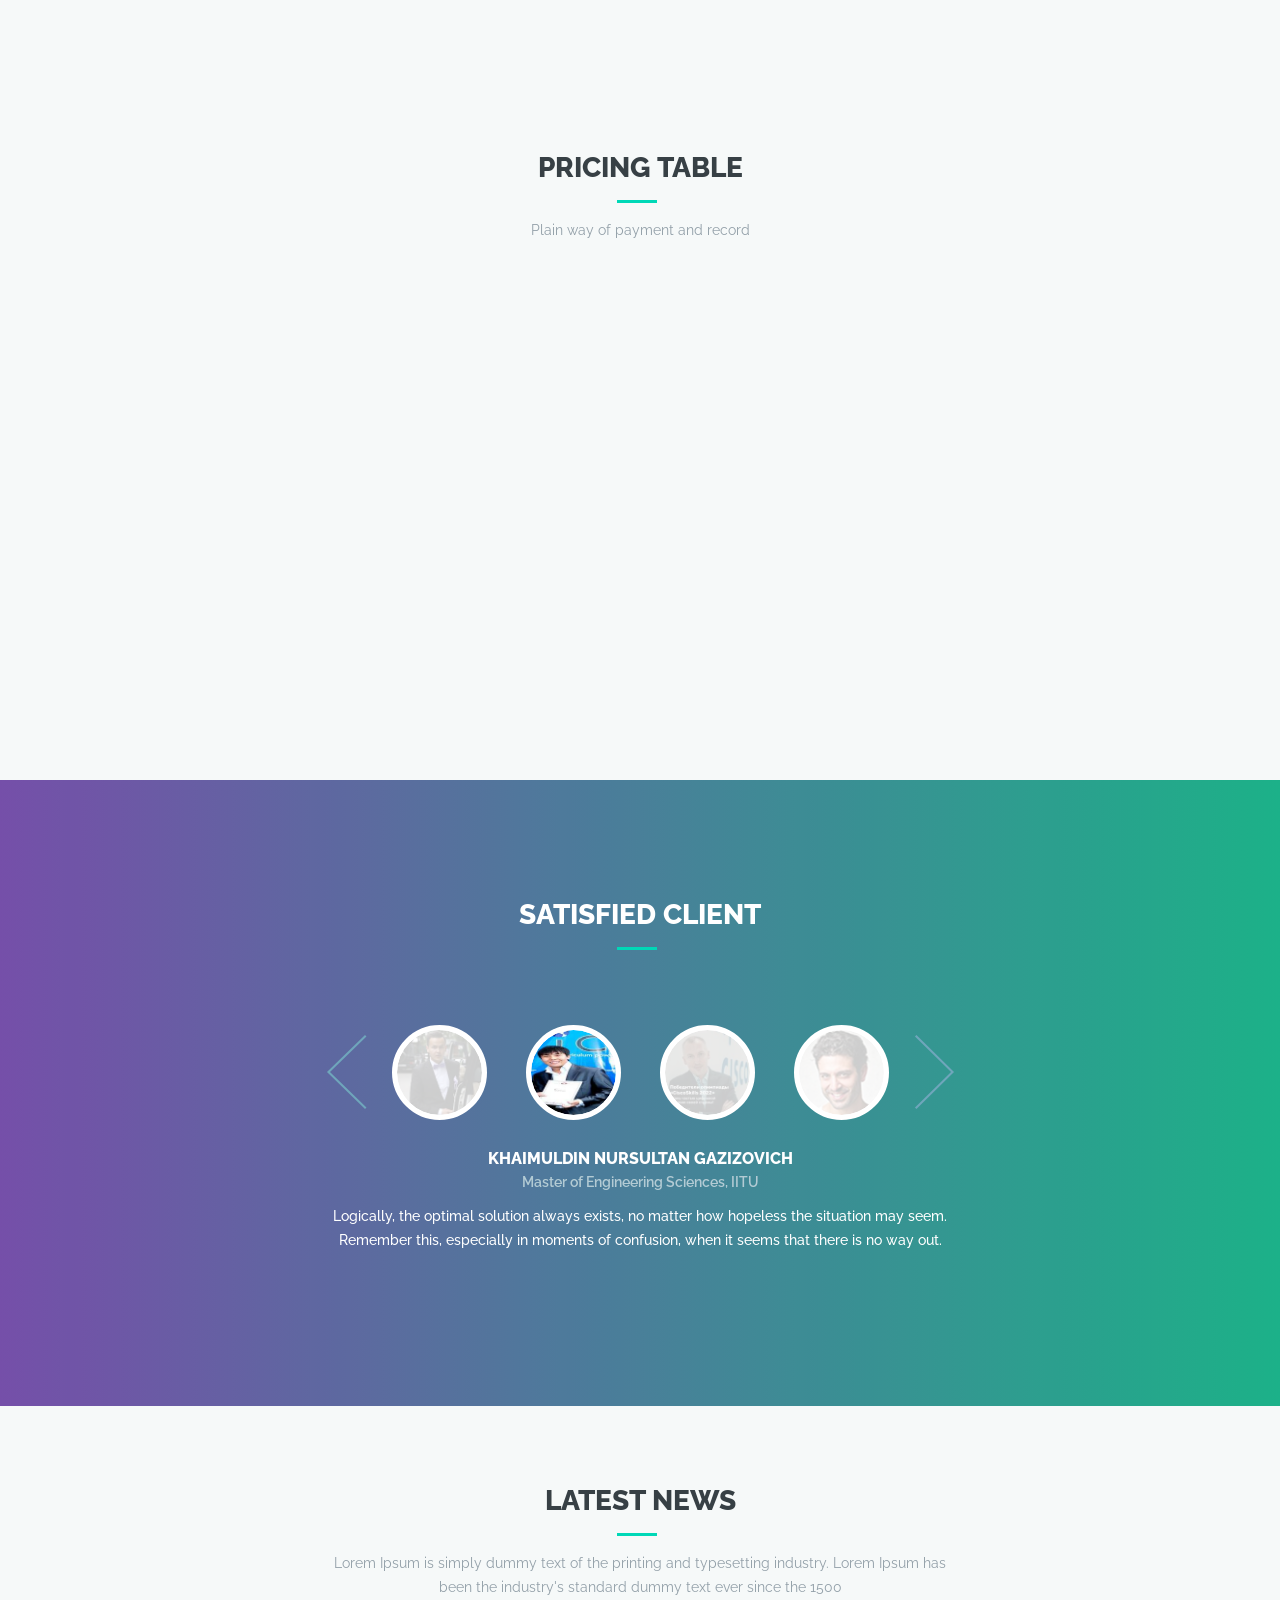
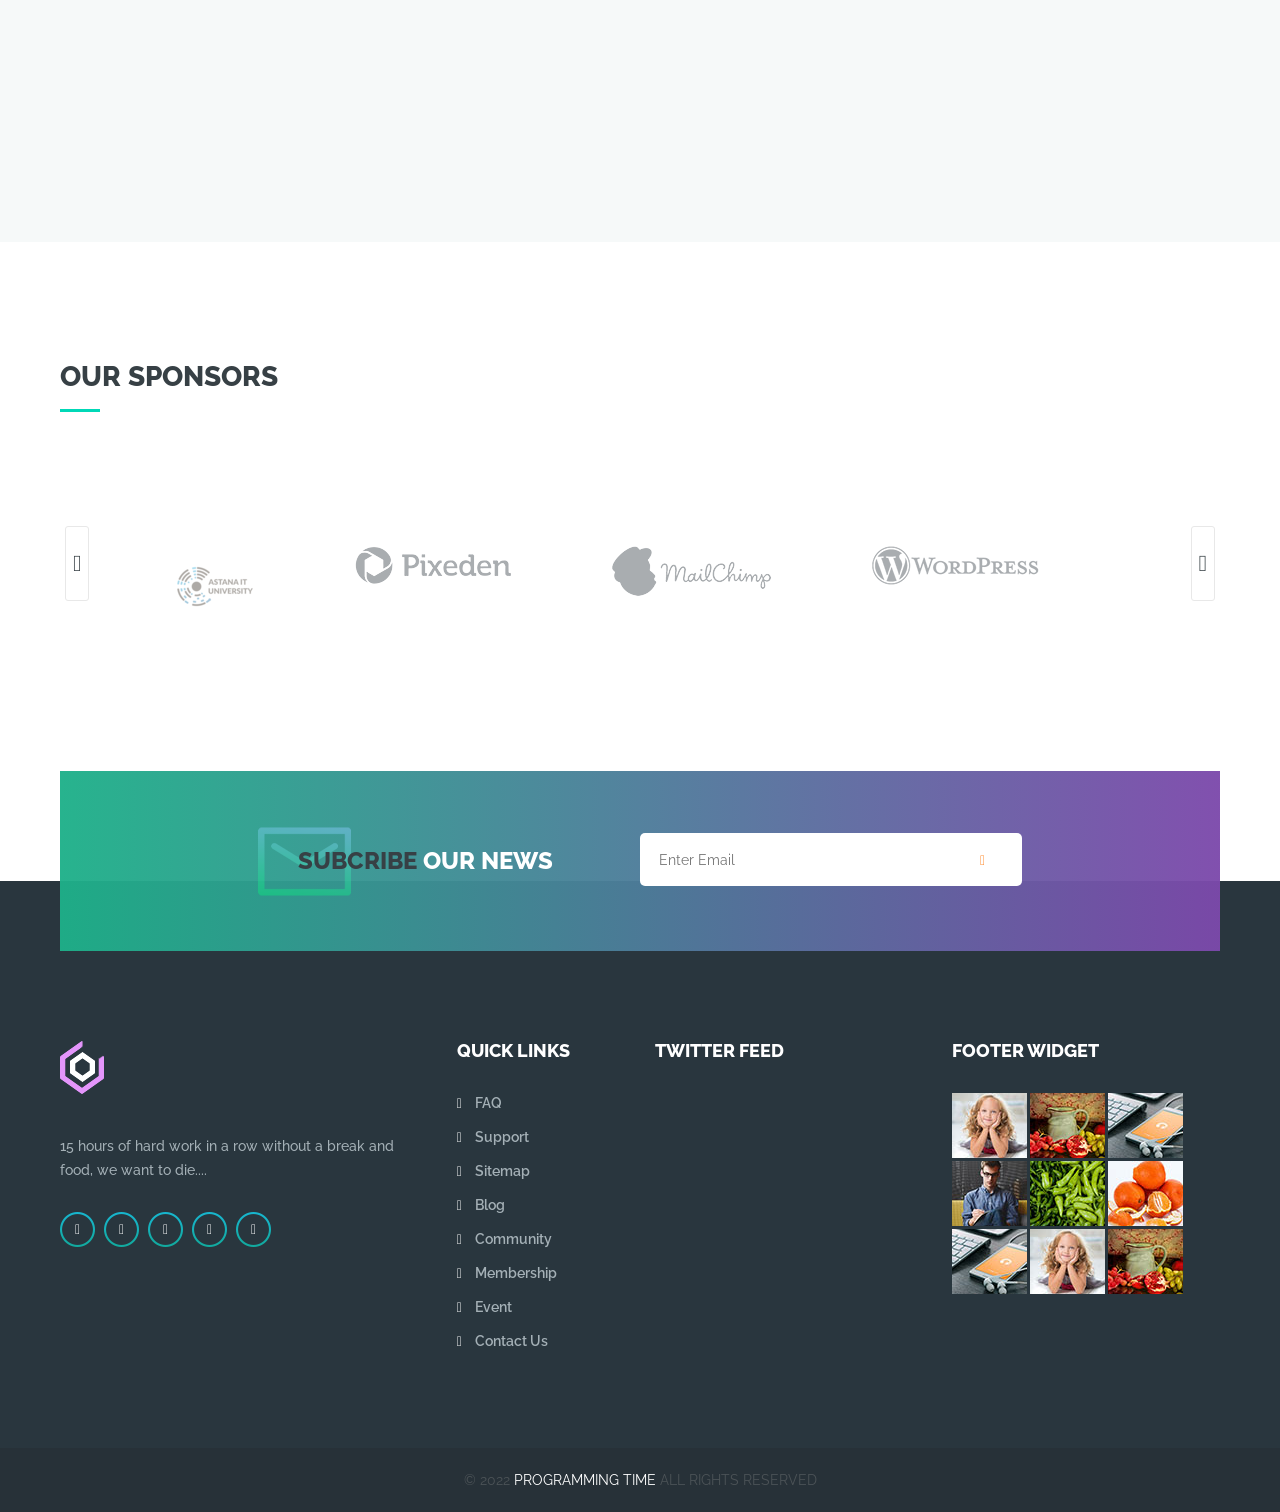
==== commit d3e9f56f: "changes1" ====
--- a/Final/event_time/index.html
+++ b/Final/event_time/index.html
@@ -885,7 +885,7 @@
 				<!-- .footer-widget -->
 				<div class="col-lg-4 col-md-4 col-sm-6 footer-widget about-widget" >
 					<img src="img/resources/logo.png" alt="Footer Logo">
-					<p>Lorem Ipsum is simply dummy text of the <br> printing and typesetting industry. Lorem <br> <br> Ipsum has been the industry's standard <br> dummy text ever since th1500s, when an <br> unknown printer took a galley book.</p>
+					<p> 15 hours of hard work in a row without a break and food, we want to die.... </p>
 					<div class="social-icons">
 						<a href="#"><i class="fa fa-facebook"></i></a>
 						<a href="#"><i class="fa fa-twitter"></i></a>
